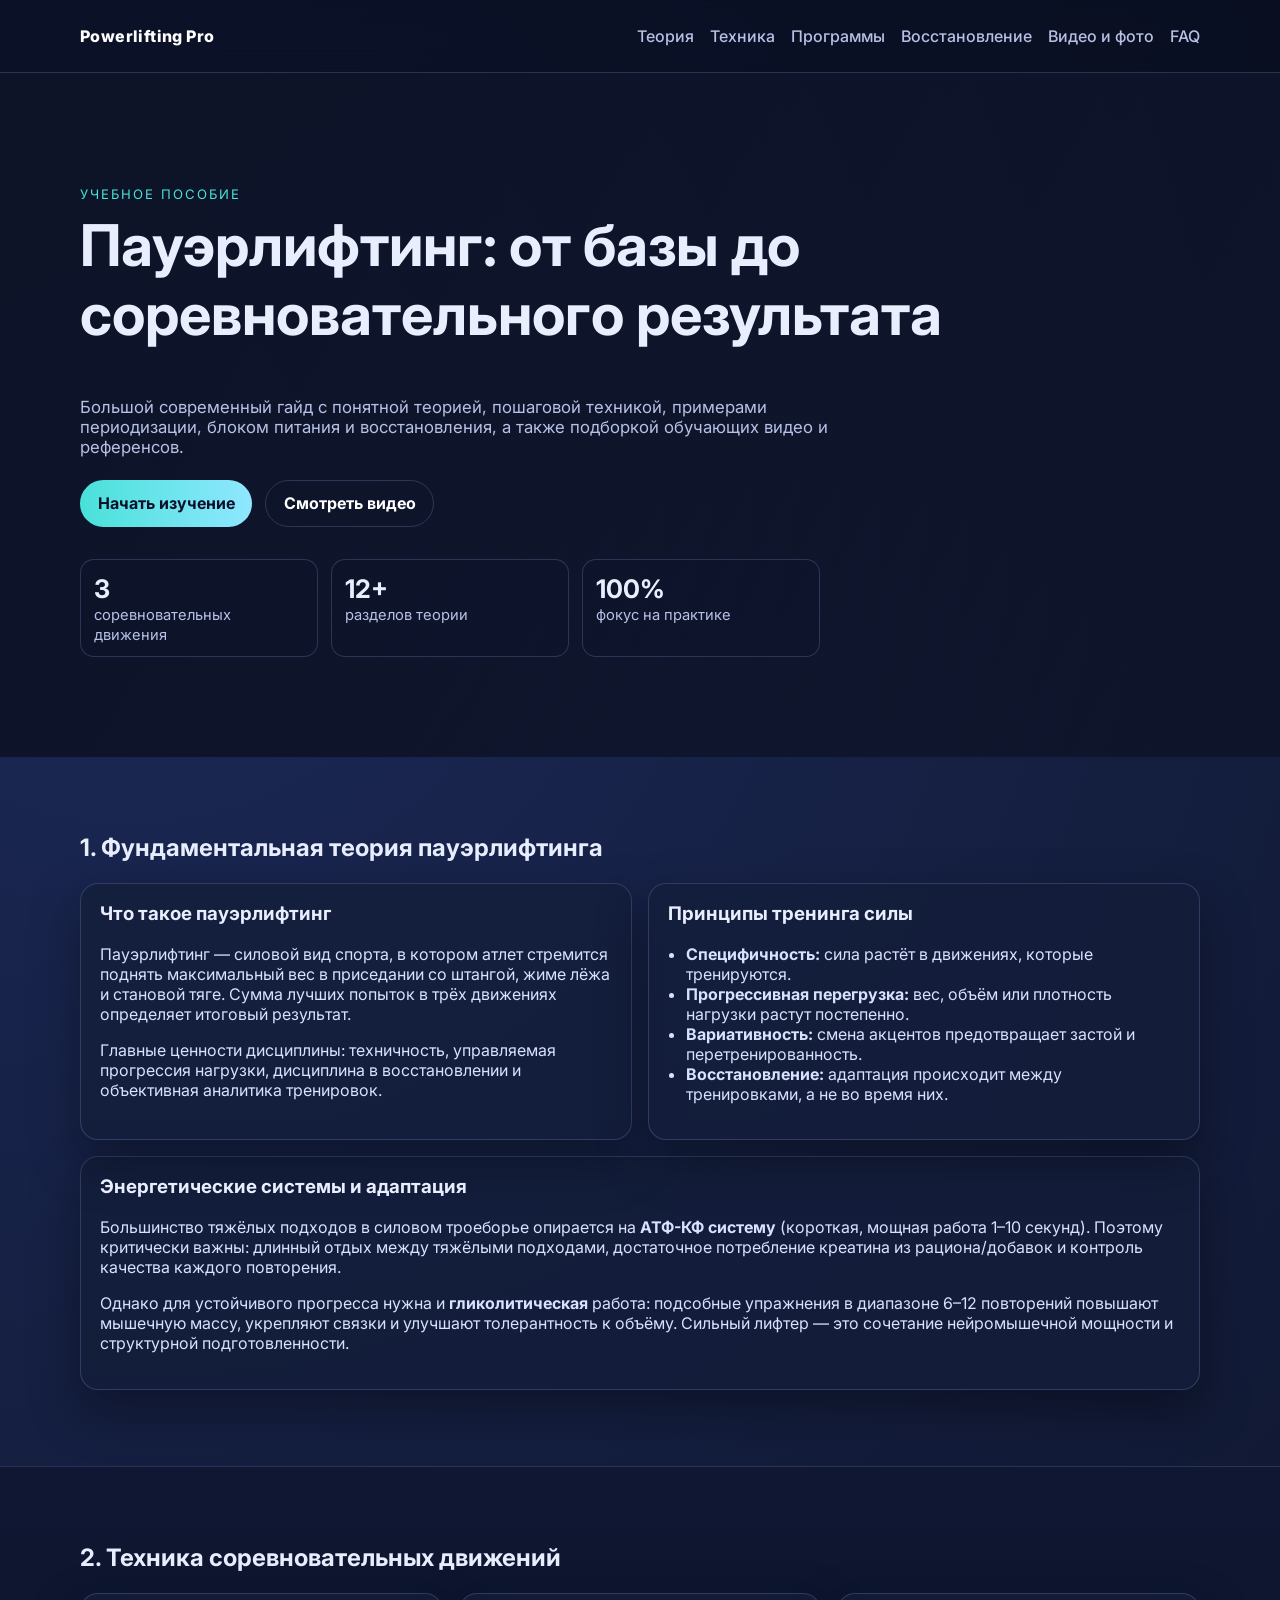
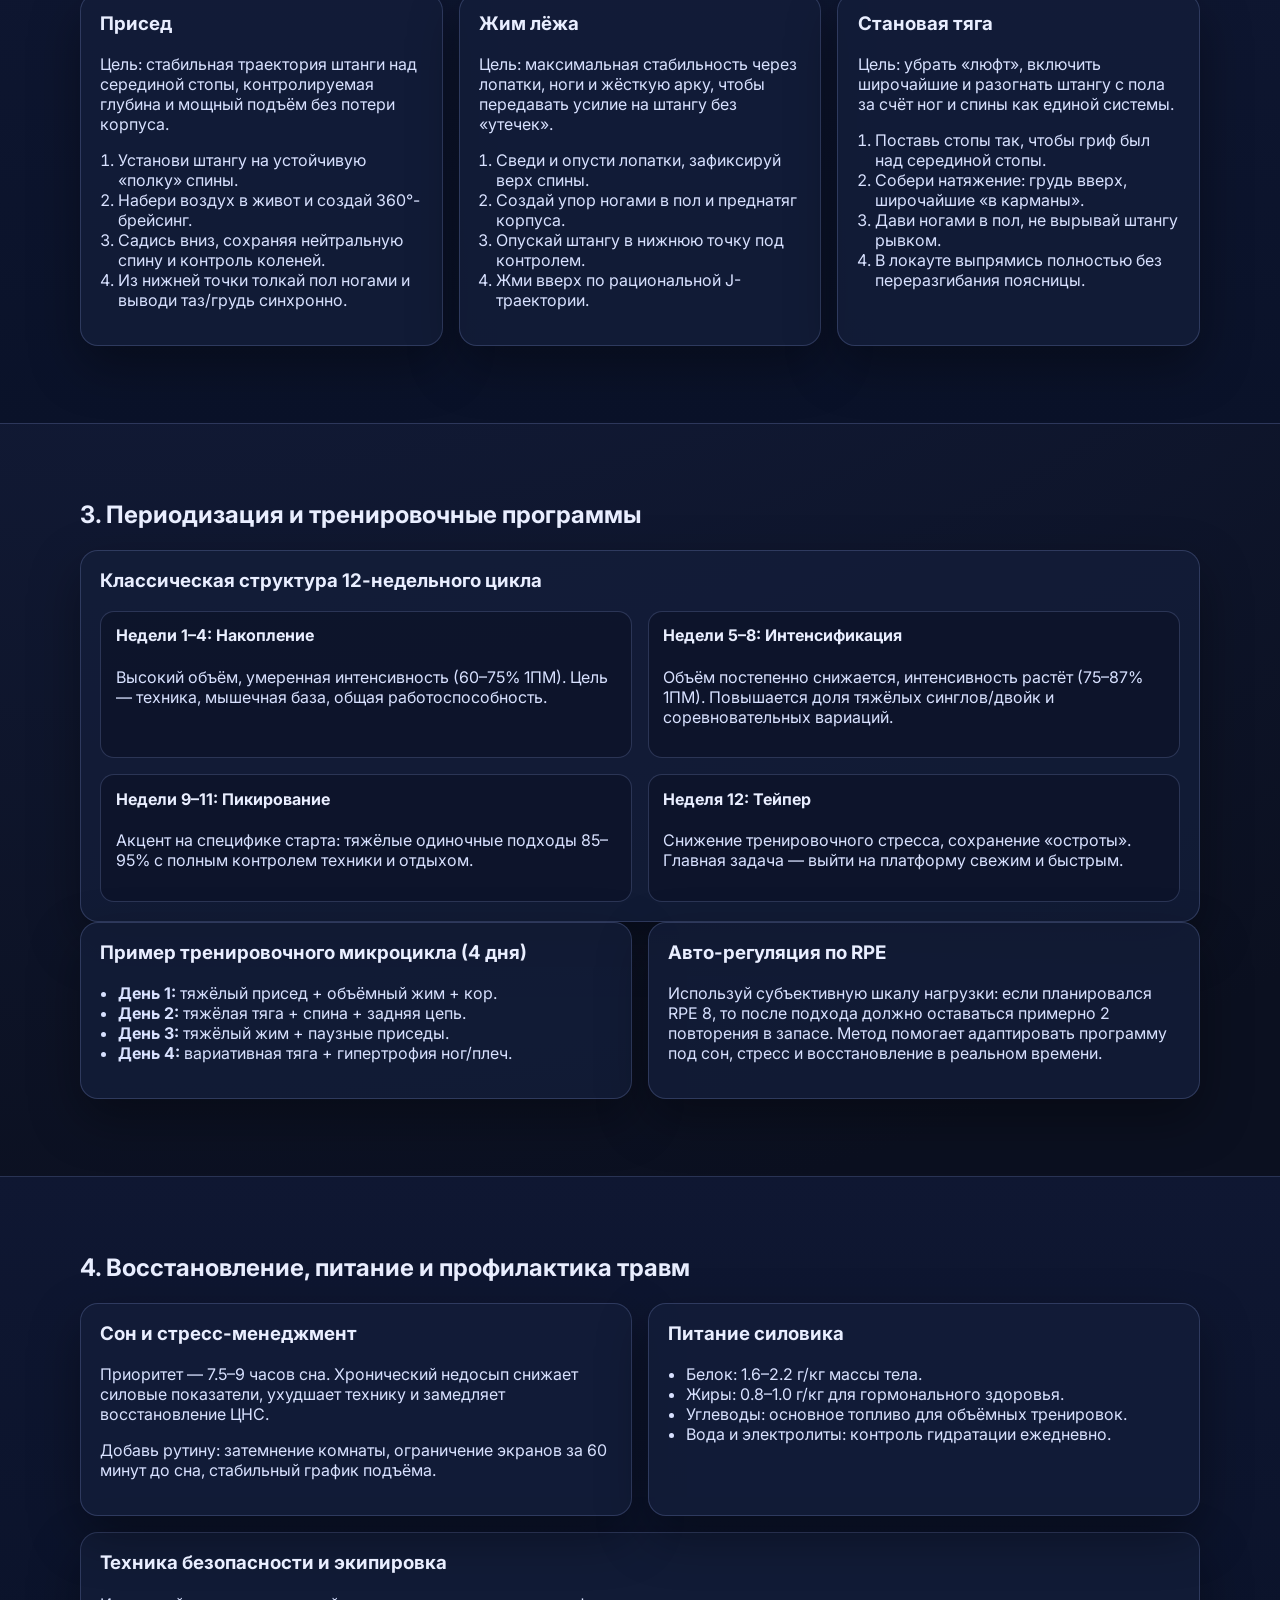
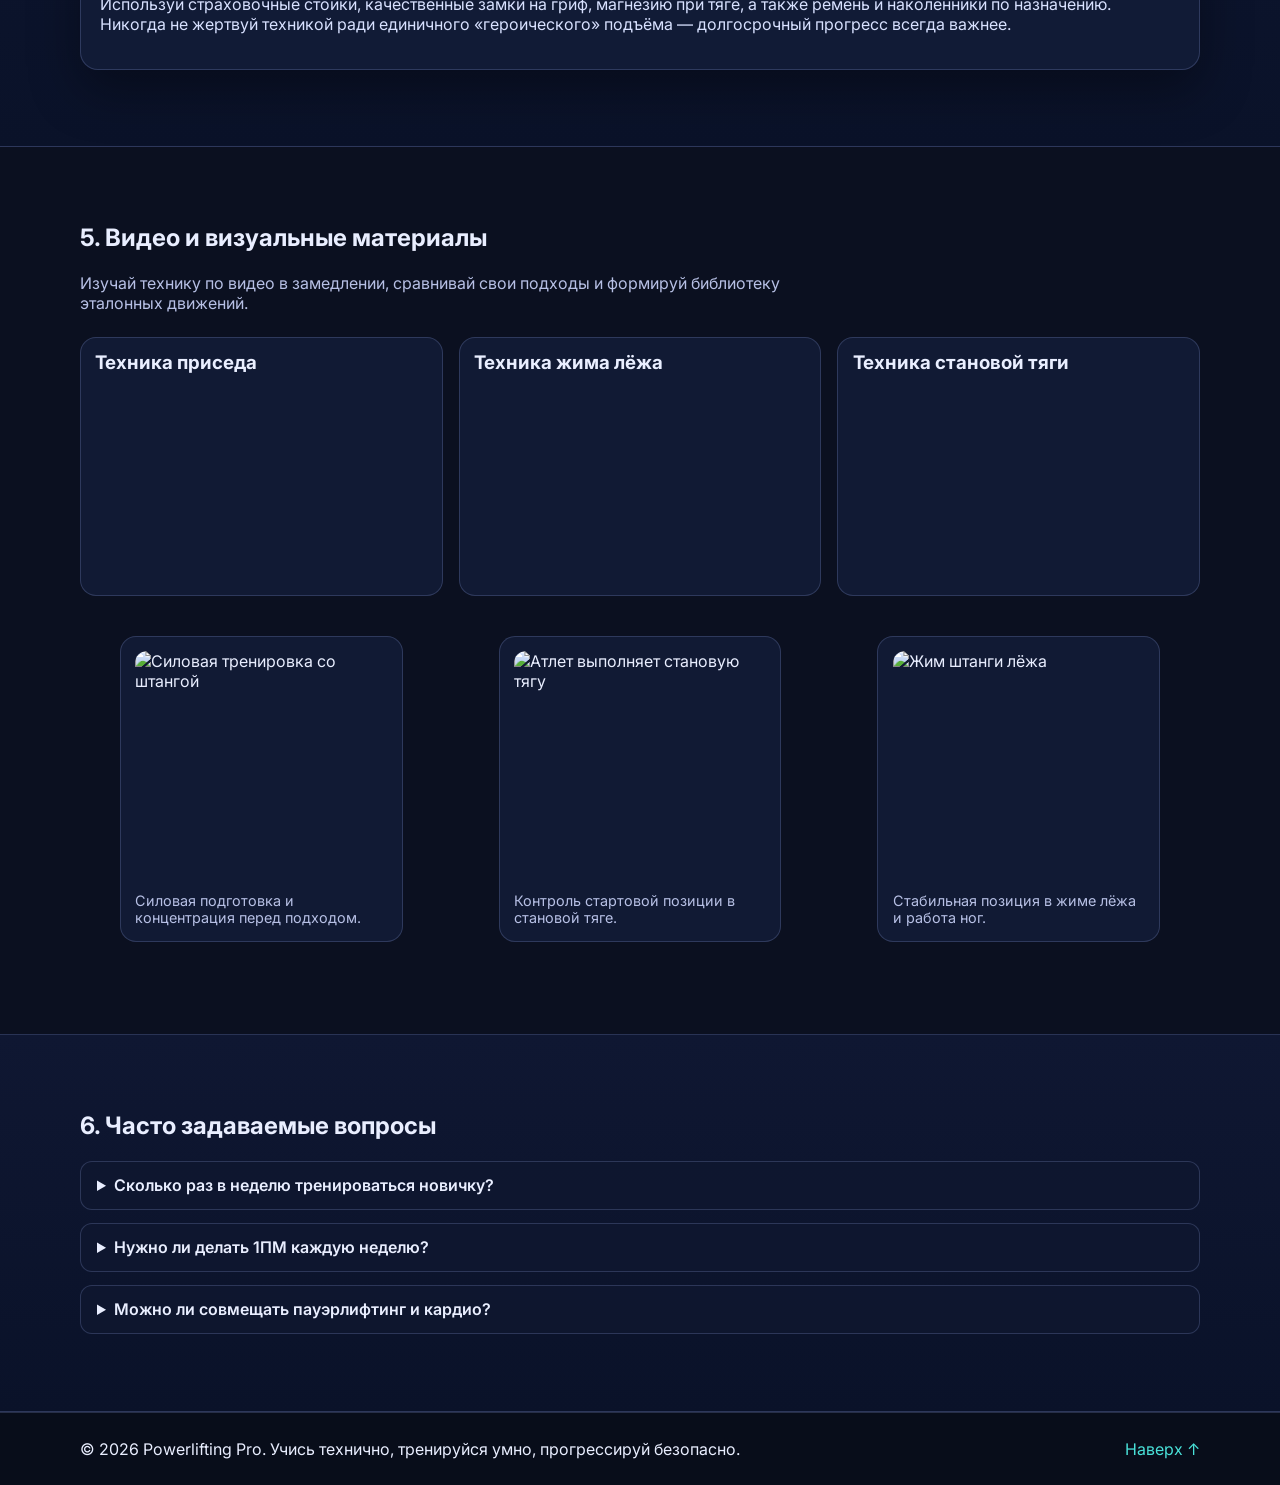
==== index.html @ 944bca6f "Create modern powerlifting educational website" ====
<!doctype html>
<html lang="ru">
  <head>
    <meta charset="UTF-8" />
    <meta name="viewport" content="width=device-width, initial-scale=1.0" />
    <title>Powerlifting Pro — Учебное пособие по пауэрлифтингу</title>
    <meta
      name="description"
      content="Современное интерактивное учебное пособие по пауэрлифтингу: теория, программы, техника, восстановление, видео и иллюстрации."
    />
    <link rel="preconnect" href="https://fonts.googleapis.com" />
    <link rel="preconnect" href="https://fonts.gstatic.com" crossorigin />
    <link
      href="https://fonts.googleapis.com/css2?family=Inter:wght@400;500;600;700;800&display=swap"
      rel="stylesheet"
    />
    <link rel="stylesheet" href="styles.css" />
  </head>
  <body>
    <header class="site-header">
      <div class="container nav-wrap">
        <a class="logo" href="#home">Powerlifting Pro</a>
        <button id="menuToggle" class="menu-toggle" aria-label="Открыть меню">☰</button>
        <nav id="mainNav" class="main-nav">
          <a href="#theory">Теория</a>
          <a href="#technique">Техника</a>
          <a href="#programs">Программы</a>
          <a href="#recovery">Восстановление</a>
          <a href="#media">Видео и фото</a>
          <a href="#faq">FAQ</a>
        </nav>
      </div>
    </header>

    <main id="home">
      <section class="hero">
        <div class="hero-overlay"></div>
        <div class="container hero-content">
          <p class="eyebrow">Учебное пособие</p>
          <h1>Пауэрлифтинг: от базы до соревновательного результата</h1>
          <p class="lead">
            Большой современный гайд с понятной теорией, пошаговой техникой, примерами
            периодизации, блоком питания и восстановления, а также подборкой обучающих
            видео и референсов.
          </p>
          <div class="hero-cta">
            <a class="btn btn-primary" href="#theory">Начать изучение</a>
            <a class="btn btn-ghost" href="#media">Смотреть видео</a>
          </div>
          <ul class="hero-stats">
            <li><strong>3</strong><span>соревновательных движения</span></li>
            <li><strong>12+</strong><span>разделов теории</span></li>
            <li><strong>100%</strong><span>фокус на практике</span></li>
          </ul>
        </div>
      </section>

      <section id="theory" class="section">
        <div class="container">
          <h2>1. Фундаментальная теория пауэрлифтинга</h2>
          <div class="grid two-col">
            <article class="card">
              <h3>Что такое пауэрлифтинг</h3>
              <p>
                Пауэрлифтинг — силовой вид спорта, в котором атлет стремится поднять
                максимальный вес в приседании со штангой, жиме лёжа и становой тяге.
                Сумма лучших попыток в трёх движениях определяет итоговый результат.
              </p>
              <p>
                Главные ценности дисциплины: техничность, управляемая прогрессия нагрузки,
                дисциплина в восстановлении и объективная аналитика тренировок.
              </p>
            </article>
            <article class="card">
              <h3>Принципы тренинга силы</h3>
              <ul>
                <li><strong>Специфичность:</strong> сила растёт в движениях, которые тренируются.</li>
                <li><strong>Прогрессивная перегрузка:</strong> вес, объём или плотность нагрузки растут постепенно.</li>
                <li><strong>Вариативность:</strong> смена акцентов предотвращает застой и перетренированность.</li>
                <li><strong>Восстановление:</strong> адаптация происходит между тренировками, а не во время них.</li>
              </ul>
            </article>
          </div>

          <article class="card full">
            <h3>Энергетические системы и адаптация</h3>
            <p>
              Большинство тяжёлых подходов в силовом троеборье опирается на
              <strong>АТФ-КФ систему</strong> (короткая, мощная работа 1–10 секунд).
              Поэтому критически важны: длинный отдых между тяжёлыми подходами,
              достаточное потребление креатина из рациона/добавок и контроль качества
              каждого повторения.
            </p>
            <p>
              Однако для устойчивого прогресса нужна и <strong>гликолитическая</strong>
              работа: подсобные упражнения в диапазоне 6–12 повторений повышают мышечную
              массу, укрепляют связки и улучшают толерантность к объёму. Сильный лифтер —
              это сочетание нейромышечной мощности и структурной подготовленности.
            </p>
          </article>
        </div>
      </section>

      <section id="technique" class="section section-dark">
        <div class="container">
          <h2>2. Техника соревновательных движений</h2>
          <div class="grid three-col">
            <article class="card lift-card">
              <h3>Присед</h3>
              <p>
                Цель: стабильная траектория штанги над серединой стопы, контролируемая
                глубина и мощный подъём без потери корпуса.
              </p>
              <ol>
                <li>Установи штангу на устойчивую «полку» спины.</li>
                <li>Набери воздух в живот и создай 360°-брейсинг.</li>
                <li>Садись вниз, сохраняя нейтральную спину и контроль коленей.</li>
                <li>Из нижней точки толкай пол ногами и выводи таз/грудь синхронно.</li>
              </ol>
            </article>
            <article class="card lift-card">
              <h3>Жим лёжа</h3>
              <p>
                Цель: максимальная стабильность через лопатки, ноги и жёсткую арку, чтобы
                передавать усилие на штангу без «утечек».
              </p>
              <ol>
                <li>Сведи и опусти лопатки, зафиксируй верх спины.</li>
                <li>Создай упор ногами в пол и преднатяг корпуса.</li>
                <li>Опускай штангу в нижнюю точку под контролем.</li>
                <li>Жми вверх по рациональной J-траектории.</li>
              </ol>
            </article>
            <article class="card lift-card">
              <h3>Становая тяга</h3>
              <p>
                Цель: убрать «люфт», включить широчайшие и разогнать штангу с пола за счёт
                ног и спины как единой системы.
              </p>
              <ol>
                <li>Поставь стопы так, чтобы гриф был над серединой стопы.</li>
                <li>Собери натяжение: грудь вверх, широчайшие «в карманы».</li>
                <li>Дави ногами в пол, не вырывай штангу рывком.</li>
                <li>В локауте выпрямись полностью без переразгибания поясницы.</li>
              </ol>
            </article>
          </div>
        </div>
      </section>

      <section id="programs" class="section">
        <div class="container">
          <h2>3. Периодизация и тренировочные программы</h2>
          <article class="card full">
            <h3>Классическая структура 12-недельного цикла</h3>
            <div class="timeline">
              <div>
                <h4>Недели 1–4: Накопление</h4>
                <p>
                  Высокий объём, умеренная интенсивность (60–75% 1ПМ). Цель — техника,
                  мышечная база, общая работоспособность.
                </p>
              </div>
              <div>
                <h4>Недели 5–8: Интенсификация</h4>
                <p>
                  Объём постепенно снижается, интенсивность растёт (75–87% 1ПМ).
                  Повышается доля тяжёлых синглов/двойк и соревновательных вариаций.
                </p>
              </div>
              <div>
                <h4>Недели 9–11: Пикирование</h4>
                <p>
                  Акцент на специфике старта: тяжёлые одиночные подходы 85–95% с полным
                  контролем техники и отдыхом.
                </p>
              </div>
              <div>
                <h4>Неделя 12: Тейпер</h4>
                <p>
                  Снижение тренировочного стресса, сохранение «остроты». Главная задача —
                  выйти на платформу свежим и быстрым.
                </p>
              </div>
            </div>
          </article>

          <div class="grid two-col">
            <article class="card">
              <h3>Пример тренировочного микроцикла (4 дня)</h3>
              <ul>
                <li><strong>День 1:</strong> тяжёлый присед + объёмный жим + кор.</li>
                <li><strong>День 2:</strong> тяжёлая тяга + спина + задняя цепь.</li>
                <li><strong>День 3:</strong> тяжёлый жим + паузные приседы.</li>
                <li><strong>День 4:</strong> вариативная тяга + гипертрофия ног/плеч.</li>
              </ul>
            </article>
            <article class="card">
              <h3>Авто-регуляция по RPE</h3>
              <p>
                Используй субъективную шкалу нагрузки: если планировался RPE 8, то после
                подхода должно оставаться примерно 2 повторения в запасе. Метод помогает
                адаптировать программу под сон, стресс и восстановление в реальном времени.
              </p>
            </article>
          </div>
        </div>
      </section>

      <section id="recovery" class="section section-dark">
        <div class="container">
          <h2>4. Восстановление, питание и профилактика травм</h2>
          <div class="grid two-col">
            <article class="card">
              <h3>Сон и стресс-менеджмент</h3>
              <p>
                Приоритет — 7.5–9 часов сна. Хронический недосып снижает силовые показатели,
                ухудшает технику и замедляет восстановление ЦНС.
              </p>
              <p>
                Добавь рутину: затемнение комнаты, ограничение экранов за 60 минут до сна,
                стабильный график подъёма.
              </p>
            </article>
            <article class="card">
              <h3>Питание силовика</h3>
              <ul>
                <li>Белок: 1.6–2.2 г/кг массы тела.</li>
                <li>Жиры: 0.8–1.0 г/кг для гормонального здоровья.</li>
                <li>Углеводы: основное топливо для объёмных тренировок.</li>
                <li>Вода и электролиты: контроль гидратации ежедневно.</li>
              </ul>
            </article>
          </div>

          <article class="card full">
            <h3>Техника безопасности и экипировка</h3>
            <p>
              Используй страховочные стойки, качественные замки на гриф, магнезию при тяге,
              а также ремень и наколенники по назначению. Никогда не жертвуй техникой ради
              единичного «героического» подъёма — долгосрочный прогресс всегда важнее.
            </p>
          </article>
        </div>
      </section>

      <section id="media" class="section">
        <div class="container">
          <h2>5. Видео и визуальные материалы</h2>
          <p class="section-intro">
            Изучай технику по видео в замедлении, сравнивай свои подходы и формируй
            библиотеку эталонных движений.
          </p>

          <div class="video-grid">
            <article class="video-card">
              <h3>Техника приседа</h3>
              <div class="video-wrapper">
                <iframe
                  src="https://www.youtube.com/embed/aclHkVaku9U"
                  title="Техника приседа"
                  allow="accelerometer; autoplay; clipboard-write; encrypted-media; gyroscope; picture-in-picture"
                  allowfullscreen
                ></iframe>
              </div>
            </article>
            <article class="video-card">
              <h3>Техника жима лёжа</h3>
              <div class="video-wrapper">
                <iframe
                  src="https://www.youtube.com/embed/rT7DgCr-3pg"
                  title="Техника жима"
                  allow="accelerometer; autoplay; clipboard-write; encrypted-media; gyroscope; picture-in-picture"
                  allowfullscreen
                ></iframe>
              </div>
            </article>
            <article class="video-card">
              <h3>Техника становой тяги</h3>
              <div class="video-wrapper">
                <iframe
                  src="https://www.youtube.com/embed/p2OPUi4xGrM"
                  title="Техника становой"
                  allow="accelerometer; autoplay; clipboard-write; encrypted-media; gyroscope; picture-in-picture"
                  allowfullscreen
                ></iframe>
              </div>
            </article>
          </div>

          <div class="image-grid">
            <figure class="image-card">
              <img
                src="https://images.unsplash.com/photo-1517836357463-d25dfeac3438?auto=format&fit=crop&w=1200&q=80"
                alt="Силовая тренировка со штангой"
              />
              <figcaption>Силовая подготовка и концентрация перед подходом.</figcaption>
            </figure>
            <figure class="image-card">
              <img
                src="https://images.unsplash.com/photo-1534258936925-c58bed479fcb?auto=format&fit=crop&w=1200&q=80"
                alt="Атлет выполняет становую тягу"
              />
              <figcaption>Контроль стартовой позиции в становой тяге.</figcaption>
            </figure>
            <figure class="image-card">
              <img
                src="https://images.unsplash.com/photo-1579758629938-03607ccdbaba?auto=format&fit=crop&w=1200&q=80"
                alt="Жим штанги лёжа"
              />
              <figcaption>Стабильная позиция в жиме лёжа и работа ног.</figcaption>
            </figure>
          </div>
        </div>
      </section>

      <section id="faq" class="section section-dark">
        <div class="container">
          <h2>6. Часто задаваемые вопросы</h2>
          <div class="faq-list">
            <details class="faq-item">
              <summary>Сколько раз в неделю тренироваться новичку?</summary>
              <p>
                Оптимально 3–4 тренировки с акцентом на технику, умеренный объём и
                постепенный рост рабочих весов.
              </p>
            </details>
            <details class="faq-item">
              <summary>Нужно ли делать 1ПМ каждую неделю?</summary>
              <p>
                Нет. Регулярные максимумы повышают утомление. Чаще используют тяжёлые
                синглы 85–92%, а тест 1ПМ проводят точечно в рамках цикла.
              </p>
            </details>
            <details class="faq-item">
              <summary>Можно ли совмещать пауэрлифтинг и кардио?</summary>
              <p>
                Да, в разумном объёме. Низкоинтенсивное кардио 2–3 раза в неделю улучшает
                восстановление и общую выносливость.
              </p>
            </details>
          </div>
        </div>
      </section>
    </main>

    <footer class="site-footer">
      <div class="container footer-wrap">
        <p>© 2026 Powerlifting Pro. Учись технично, тренируйся умно, прогрессируй безопасно.</p>
        <a href="#home">Наверх ↑</a>
      </div>
    </footer>

    <script src="script.js"></script>
  </body>
</html>
---- styles.css ----
:root {
  --bg: #0b1020;
  --bg-soft: #121a32;
  --text: #e9eeff;
  --muted: #b7c0e5;
  --brand: #7c9cff;
  --brand-2: #49e1d9;
  --card: rgba(20, 30, 58, 0.78);
  --line: rgba(165, 184, 255, 0.2);
  --shadow: 0 20px 50px rgba(0, 0, 0, 0.35);
}

* {
  box-sizing: border-box;
}

html,
body {
  margin: 0;
  padding: 0;
  font-family: Inter, system-ui, -apple-system, Segoe UI, Roboto, sans-serif;
  color: var(--text);
  background: radial-gradient(circle at 10% 10%, #1b2957 0%, var(--bg) 55%);
  scroll-behavior: smooth;
}

img {
  max-width: 100%;
  display: block;
}

.container {
  width: min(1120px, 92vw);
  margin: 0 auto;
}

.site-header {
  position: sticky;
  top: 0;
  z-index: 100;
  backdrop-filter: blur(12px);
  background: rgba(7, 11, 24, 0.7);
  border-bottom: 1px solid var(--line);
}

.nav-wrap {
  display: flex;
  align-items: center;
  justify-content: space-between;
  min-height: 72px;
  gap: 1rem;
}

.logo {
  text-decoration: none;
  color: #fff;
  font-weight: 800;
  letter-spacing: 0.4px;
}

.main-nav {
  display: flex;
  align-items: center;
  gap: 1rem;
}

.main-nav a {
  color: var(--muted);
  text-decoration: none;
  font-weight: 500;
  transition: color 0.2s ease;
}

.main-nav a:hover {
  color: #fff;
}

.menu-toggle {
  display: none;
  background: transparent;
  color: #fff;
  border: 1px solid var(--line);
  border-radius: 10px;
  padding: 0.4rem 0.6rem;
}

.hero {
  position: relative;
  min-height: 76vh;
  display: grid;
  align-items: center;
  overflow: hidden;
}

.hero::before {
  content: "";
  position: absolute;
  inset: 0;
  background: url("https://images.unsplash.com/photo-1534367507873-d2d7e24c797f?auto=format&fit=crop&w=1800&q=80") center/cover no-repeat;
  opacity: 0.26;
  transform: scale(1.04);
}

.hero-overlay {
  position: absolute;
  inset: 0;
  background: linear-gradient(120deg, rgba(11, 16, 32, 0.84) 15%, rgba(11, 16, 32, 0.6) 100%);
}

.hero-content {
  position: relative;
  z-index: 1;
  padding: 4rem 0;
}

.eyebrow {
  color: var(--brand-2);
  text-transform: uppercase;
  letter-spacing: 2px;
  font-size: 0.82rem;
  margin-bottom: 0.6rem;
}

h1,
h2,
h3,
h4 {
  margin-top: 0;
  line-height: 1.2;
}

h1 {
  font-size: clamp(2rem, 5vw, 3.6rem);
  max-width: 960px;
}

.lead {
  max-width: 760px;
  color: var(--muted);
  font-size: 1.05rem;
}

.hero-cta {
  display: flex;
  flex-wrap: wrap;
  gap: 0.8rem;
  margin: 1.4rem 0 2rem;
}

.btn {
  display: inline-flex;
  align-items: center;
  justify-content: center;
  padding: 0.78rem 1.1rem;
  border-radius: 999px;
  text-decoration: none;
  font-weight: 700;
}

.btn-primary {
  color: #09112a;
  background: linear-gradient(90deg, var(--brand-2), #8fe7ff);
}

.btn-ghost {
  color: #fff;
  border: 1px solid var(--line);
}

.hero-stats {
  list-style: none;
  margin: 0;
  padding: 0;
  display: grid;
  grid-template-columns: repeat(3, minmax(0, 1fr));
  gap: 0.8rem;
  max-width: 740px;
}

.hero-stats li {
  background: rgba(14, 21, 43, 0.75);
  border: 1px solid var(--line);
  border-radius: 14px;
  padding: 0.8rem;
}

.hero-stats strong {
  display: block;
  font-size: 1.6rem;
}

.hero-stats span {
  color: var(--muted);
  font-size: 0.92rem;
}

.section {
  padding: 4.8rem 0;
}

.section-dark {
  background: linear-gradient(180deg, #0f1732 0%, #0a1229 100%);
  border-top: 1px solid var(--line);
  border-bottom: 1px solid var(--line);
}

.section-intro {
  color: var(--muted);
  max-width: 780px;
  margin-bottom: 1.2rem;
}

.grid {
  display: grid;
  gap: 1rem;
}

.two-col {
  grid-template-columns: repeat(2, minmax(0, 1fr));
}

.three-col {
  grid-template-columns: repeat(3, minmax(0, 1fr));
}

.card {
  background: var(--card);
  border: 1px solid var(--line);
  border-radius: 18px;
  padding: 1.2rem;
  box-shadow: var(--shadow);
}

.card p,
.card li {
  color: #d8e1ff;
}

.card ul,
.card ol {
  padding-left: 1.1rem;
}

.full {
  margin-top: 1rem;
}

.timeline {
  display: grid;
  grid-template-columns: repeat(2, minmax(0, 1fr));
  gap: 1rem;
}

.timeline > div {
  border: 1px solid var(--line);
  border-radius: 14px;
  padding: 0.9rem;
  background: rgba(12, 19, 40, 0.75);
}

.video-grid {
  display: grid;
  grid-template-columns: repeat(3, minmax(0, 1fr));
  gap: 1rem;
  margin: 1.5rem 0;
}

.video-card,
.image-card {
  background: var(--card);
  border: 1px solid var(--line);
  border-radius: 16px;
  padding: 0.9rem;
}

.video-wrapper {
  aspect-ratio: 16/9;
  border-radius: 12px;
  overflow: hidden;
}

.video-wrapper iframe {
  width: 100%;
  height: 100%;
  border: 0;
}

.image-grid {
  display: grid;
  grid-template-columns: repeat(3, minmax(0, 1fr));
  gap: 1rem;
}

.image-card img {
  width: 100%;
  height: 230px;
  object-fit: cover;
  border-radius: 12px;
}

.image-card figcaption {
  margin-top: 0.7rem;
  color: var(--muted);
  font-size: 0.9rem;
}

.faq-list {
  display: grid;
  gap: 0.8rem;
}

.faq-item {
  border: 1px solid var(--line);
  border-radius: 12px;
  padding: 0.85rem 1rem;
  background: rgba(15, 24, 48, 0.82);
}

.faq-item summary {
  font-weight: 600;
  cursor: pointer;
}

.faq-item p {
  color: var(--muted);
}

.site-footer {
  border-top: 1px solid var(--line);
  background: #080d1a;
}

.footer-wrap {
  min-height: 72px;
  display: flex;
  align-items: center;
  justify-content: space-between;
  gap: 0.8rem;
}

.footer-wrap a {
  color: var(--brand-2);
  text-decoration: none;
}

@media (max-width: 980px) {
  .three-col,
  .video-grid,
  .image-grid {
    grid-template-columns: 1fr 1fr;
  }
}

@media (max-width: 780px) {
  .menu-toggle {
    display: inline-flex;
  }

  .main-nav {
    position: absolute;
    top: 72px;
    left: 0;
    right: 0;
    background: rgba(8, 12, 25, 0.97);
    border-bottom: 1px solid var(--line);
    display: none;
    flex-direction: column;
    align-items: flex-start;
    padding: 1rem 4vw;
  }

  .main-nav.open {
    display: flex;
  }

  .two-col,
  .three-col,
  .timeline,
  .hero-stats,
  .video-grid,
  .image-grid {
    grid-template-columns: 1fr;
  }

  .section {
    padding: 3.8rem 0;
  }
}
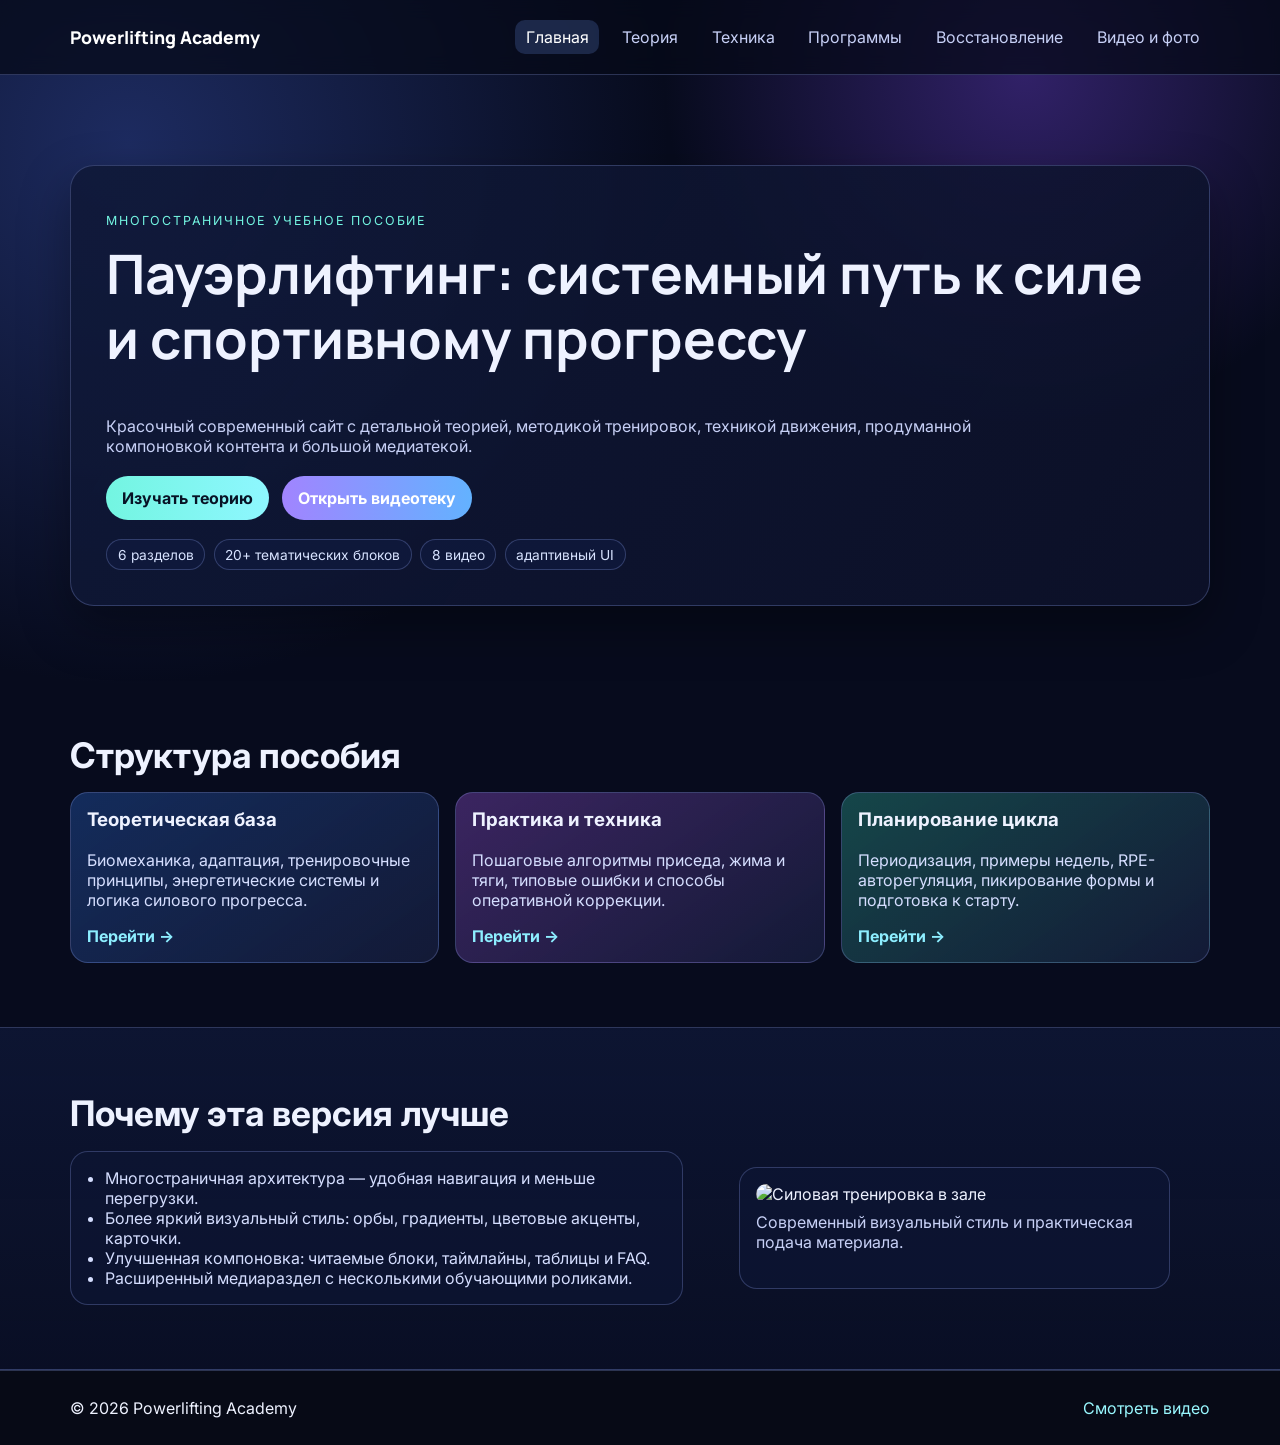
==== commit afe111d2: "Transform site into colorful multi-page powerlifting guide" ====
--- a/index.html
+++ b/index.html
@@ -3,342 +3,86 @@
   <head>
     <meta charset="UTF-8" />
     <meta name="viewport" content="width=device-width, initial-scale=1.0" />
-    <title>Powerlifting Pro — Учебное пособие по пауэрлифтингу</title>
-    <meta
-      name="description"
-      content="Современное интерактивное учебное пособие по пауэрлифтингу: теория, программы, техника, восстановление, видео и иллюстрации."
-    />
+    <title>Powerlifting Academy — Главная</title>
+    <meta name="description" content="Многостраничное учебное пособие по пауэрлифтингу: теория, техника, программы, восстановление и медиатека." />
     <link rel="preconnect" href="https://fonts.googleapis.com" />
     <link rel="preconnect" href="https://fonts.gstatic.com" crossorigin />
-    <link
-      href="https://fonts.googleapis.com/css2?family=Inter:wght@400;500;600;700;800&display=swap"
-      rel="stylesheet"
-    />
+    <link href="https://fonts.googleapis.com/css2?family=Inter:wght@400;500;600;700;800&family=Manrope:wght@700;800&display=swap" rel="stylesheet" />
     <link rel="stylesheet" href="styles.css" />
   </head>
   <body>
+    <div class="bg-orb orb-1"></div>
+    <div class="bg-orb orb-2"></div>
     <header class="site-header">
       <div class="container nav-wrap">
-        <a class="logo" href="#home">Powerlifting Pro</a>
+        <a class="logo" href="index.html">Powerlifting Academy</a>
         <button id="menuToggle" class="menu-toggle" aria-label="Открыть меню">☰</button>
         <nav id="mainNav" class="main-nav">
-          <a href="#theory">Теория</a>
-          <a href="#technique">Техника</a>
-          <a href="#programs">Программы</a>
-          <a href="#recovery">Восстановление</a>
-          <a href="#media">Видео и фото</a>
-          <a href="#faq">FAQ</a>
+          <a class="active" href="index.html">Главная</a>
+          <a href="theory.html">Теория</a>
+          <a href="technique.html">Техника</a>
+          <a href="programs.html">Программы</a>
+          <a href="recovery.html">Восстановление</a>
+          <a href="media.html">Видео и фото</a>
         </nav>
       </div>
     </header>
 
-    <main id="home">
+    <main>
       <section class="hero">
-        <div class="hero-overlay"></div>
         <div class="container hero-content">
-          <p class="eyebrow">Учебное пособие</p>
-          <h1>Пауэрлифтинг: от базы до соревновательного результата</h1>
-          <p class="lead">
-            Большой современный гайд с понятной теорией, пошаговой техникой, примерами
-            периодизации, блоком питания и восстановления, а также подборкой обучающих
-            видео и референсов.
-          </p>
+          <p class="eyebrow">Многостраничное учебное пособие</p>
+          <h1>Пауэрлифтинг: системный путь к силе и спортивному прогрессу</h1>
+          <p class="lead">Красочный современный сайт с детальной теорией, методикой тренировок, техникой движения, продуманной компоновкой контента и большой медиатекой.</p>
           <div class="hero-cta">
-            <a class="btn btn-primary" href="#theory">Начать изучение</a>
-            <a class="btn btn-ghost" href="#media">Смотреть видео</a>
+            <a class="btn btn-primary" href="theory.html">Изучать теорию</a>
+            <a class="btn btn-secondary" href="media.html">Открыть видеотеку</a>
           </div>
-          <ul class="hero-stats">
-            <li><strong>3</strong><span>соревновательных движения</span></li>
-            <li><strong>12+</strong><span>разделов теории</span></li>
-            <li><strong>100%</strong><span>фокус на практике</span></li>
-          </ul>
+          <div class="pill-row">
+            <span>6 разделов</span><span>20+ тематических блоков</span><span>8 видео</span><span>адаптивный UI</span>
+          </div>
         </div>
       </section>
 
-      <section id="theory" class="section">
+      <section class="section">
         <div class="container">
-          <h2>1. Фундаментальная теория пауэрлифтинга</h2>
-          <div class="grid two-col">
-            <article class="card">
-              <h3>Что такое пауэрлифтинг</h3>
-              <p>
-                Пауэрлифтинг — силовой вид спорта, в котором атлет стремится поднять
-                максимальный вес в приседании со штангой, жиме лёжа и становой тяге.
-                Сумма лучших попыток в трёх движениях определяет итоговый результат.
-              </p>
-              <p>
-                Главные ценности дисциплины: техничность, управляемая прогрессия нагрузки,
-                дисциплина в восстановлении и объективная аналитика тренировок.
-              </p>
+          <h2>Структура пособия</h2>
+          <div class="grid cards-3">
+            <article class="card gradient-a">
+              <h3>Теоретическая база</h3>
+              <p>Биомеханика, адаптация, тренировочные принципы, энергетические системы и логика силового прогресса.</p>
+              <a class="text-link" href="theory.html">Перейти →</a>
             </article>
-            <article class="card">
-              <h3>Принципы тренинга силы</h3>
-              <ul>
-                <li><strong>Специфичность:</strong> сила растёт в движениях, которые тренируются.</li>
-                <li><strong>Прогрессивная перегрузка:</strong> вес, объём или плотность нагрузки растут постепенно.</li>
-                <li><strong>Вариативность:</strong> смена акцентов предотвращает застой и перетренированность.</li>
-                <li><strong>Восстановление:</strong> адаптация происходит между тренировками, а не во время них.</li>
-              </ul>
+            <article class="card gradient-b">
+              <h3>Практика и техника</h3>
+              <p>Пошаговые алгоритмы приседа, жима и тяги, типовые ошибки и способы оперативной коррекции.</p>
+              <a class="text-link" href="technique.html">Перейти →</a>
             </article>
-          </div>
-
-          <article class="card full">
-            <h3>Энергетические системы и адаптация</h3>
-            <p>
-              Большинство тяжёлых подходов в силовом троеборье опирается на
-              <strong>АТФ-КФ систему</strong> (короткая, мощная работа 1–10 секунд).
-              Поэтому критически важны: длинный отдых между тяжёлыми подходами,
-              достаточное потребление креатина из рациона/добавок и контроль качества
-              каждого повторения.
-            </p>
-            <p>
-              Однако для устойчивого прогресса нужна и <strong>гликолитическая</strong>
-              работа: подсобные упражнения в диапазоне 6–12 повторений повышают мышечную
-              массу, укрепляют связки и улучшают толерантность к объёму. Сильный лифтер —
-              это сочетание нейромышечной мощности и структурной подготовленности.
-            </p>
-          </article>
-        </div>
-      </section>
-
-      <section id="technique" class="section section-dark">
-        <div class="container">
-          <h2>2. Техника соревновательных движений</h2>
-          <div class="grid three-col">
-            <article class="card lift-card">
-              <h3>Присед</h3>
-              <p>
-                Цель: стабильная траектория штанги над серединой стопы, контролируемая
-                глубина и мощный подъём без потери корпуса.
-              </p>
-              <ol>
-                <li>Установи штангу на устойчивую «полку» спины.</li>
-                <li>Набери воздух в живот и создай 360°-брейсинг.</li>
-                <li>Садись вниз, сохраняя нейтральную спину и контроль коленей.</li>
-                <li>Из нижней точки толкай пол ногами и выводи таз/грудь синхронно.</li>
-              </ol>
-            </article>
-            <article class="card lift-card">
-              <h3>Жим лёжа</h3>
-              <p>
-                Цель: максимальная стабильность через лопатки, ноги и жёсткую арку, чтобы
-                передавать усилие на штангу без «утечек».
-              </p>
-              <ol>
-                <li>Сведи и опусти лопатки, зафиксируй верх спины.</li>
-                <li>Создай упор ногами в пол и преднатяг корпуса.</li>
-                <li>Опускай штангу в нижнюю точку под контролем.</li>
-                <li>Жми вверх по рациональной J-траектории.</li>
-              </ol>
-            </article>
-            <article class="card lift-card">
-              <h3>Становая тяга</h3>
-              <p>
-                Цель: убрать «люфт», включить широчайшие и разогнать штангу с пола за счёт
-                ног и спины как единой системы.
-              </p>
-              <ol>
-                <li>Поставь стопы так, чтобы гриф был над серединой стопы.</li>
-                <li>Собери натяжение: грудь вверх, широчайшие «в карманы».</li>
-                <li>Дави ногами в пол, не вырывай штангу рывком.</li>
-                <li>В локауте выпрямись полностью без переразгибания поясницы.</li>
-              </ol>
+            <article class="card gradient-c">
+              <h3>Планирование цикла</h3>
+              <p>Периодизация, примеры недель, RPE-авторегуляция, пикирование формы и подготовка к старту.</p>
+              <a class="text-link" href="programs.html">Перейти →</a>
             </article>
           </div>
         </div>
       </section>
 
-      <section id="programs" class="section">
+      <section class="section section-soft">
         <div class="container">
-          <h2>3. Периодизация и тренировочные программы</h2>
-          <article class="card full">
-            <h3>Классическая структура 12-недельного цикла</h3>
-            <div class="timeline">
-              <div>
-                <h4>Недели 1–4: Накопление</h4>
-                <p>
-                  Высокий объём, умеренная интенсивность (60–75% 1ПМ). Цель — техника,
-                  мышечная база, общая работоспособность.
-                </p>
-              </div>
-              <div>
-                <h4>Недели 5–8: Интенсификация</h4>
-                <p>
-                  Объём постепенно снижается, интенсивность растёт (75–87% 1ПМ).
-                  Повышается доля тяжёлых синглов/двойк и соревновательных вариаций.
-                </p>
-              </div>
-              <div>
-                <h4>Недели 9–11: Пикирование</h4>
-                <p>
-                  Акцент на специфике старта: тяжёлые одиночные подходы 85–95% с полным
-                  контролем техники и отдыхом.
-                </p>
-              </div>
-              <div>
-                <h4>Неделя 12: Тейпер</h4>
-                <p>
-                  Снижение тренировочного стресса, сохранение «остроты». Главная задача —
-                  выйти на платформу свежим и быстрым.
-                </p>
-              </div>
+          <h2>Почему эта версия лучше</h2>
+          <div class="split">
+            <div class="card">
+              <ul>
+                <li>Многостраничная архитектура — удобная навигация и меньше перегрузки.</li>
+                <li>Более яркий визуальный стиль: орбы, градиенты, цветовые акценты, карточки.</li>
+                <li>Улучшенная компоновка: читаемые блоки, таймлайны, таблицы и FAQ.</li>
+                <li>Расширенный медиараздел с несколькими обучающими роликами.</li>
+              </ul>
             </div>
-          </article>
-
-          <div class="grid two-col">
-            <article class="card">
-              <h3>Пример тренировочного микроцикла (4 дня)</h3>
-              <ul>
-                <li><strong>День 1:</strong> тяжёлый присед + объёмный жим + кор.</li>
-                <li><strong>День 2:</strong> тяжёлая тяга + спина + задняя цепь.</li>
-                <li><strong>День 3:</strong> тяжёлый жим + паузные приседы.</li>
-                <li><strong>День 4:</strong> вариативная тяга + гипертрофия ног/плеч.</li>
-              </ul>
-            </article>
-            <article class="card">
-              <h3>Авто-регуляция по RPE</h3>
-              <p>
-                Используй субъективную шкалу нагрузки: если планировался RPE 8, то после
-                подхода должно оставаться примерно 2 повторения в запасе. Метод помогает
-                адаптировать программу под сон, стресс и восстановление в реальном времени.
-              </p>
-            </article>
-          </div>
-        </div>
-      </section>
-
-      <section id="recovery" class="section section-dark">
-        <div class="container">
-          <h2>4. Восстановление, питание и профилактика травм</h2>
-          <div class="grid two-col">
-            <article class="card">
-              <h3>Сон и стресс-менеджмент</h3>
-              <p>
-                Приоритет — 7.5–9 часов сна. Хронический недосып снижает силовые показатели,
-                ухудшает технику и замедляет восстановление ЦНС.
-              </p>
-              <p>
-                Добавь рутину: затемнение комнаты, ограничение экранов за 60 минут до сна,
-                стабильный график подъёма.
-              </p>
-            </article>
-            <article class="card">
-              <h3>Питание силовика</h3>
-              <ul>
-                <li>Белок: 1.6–2.2 г/кг массы тела.</li>
-                <li>Жиры: 0.8–1.0 г/кг для гормонального здоровья.</li>
-                <li>Углеводы: основное топливо для объёмных тренировок.</li>
-                <li>Вода и электролиты: контроль гидратации ежедневно.</li>
-              </ul>
-            </article>
-          </div>
-
-          <article class="card full">
-            <h3>Техника безопасности и экипировка</h3>
-            <p>
-              Используй страховочные стойки, качественные замки на гриф, магнезию при тяге,
-              а также ремень и наколенники по назначению. Никогда не жертвуй техникой ради
-              единичного «героического» подъёма — долгосрочный прогресс всегда важнее.
-            </p>
-          </article>
-        </div>
-      </section>
-
-      <section id="media" class="section">
-        <div class="container">
-          <h2>5. Видео и визуальные материалы</h2>
-          <p class="section-intro">
-            Изучай технику по видео в замедлении, сравнивай свои подходы и формируй
-            библиотеку эталонных движений.
-          </p>
-
-          <div class="video-grid">
-            <article class="video-card">
-              <h3>Техника приседа</h3>
-              <div class="video-wrapper">
-                <iframe
-                  src="https://www.youtube.com/embed/aclHkVaku9U"
-                  title="Техника приседа"
-                  allow="accelerometer; autoplay; clipboard-write; encrypted-media; gyroscope; picture-in-picture"
-                  allowfullscreen
-                ></iframe>
-              </div>
-            </article>
-            <article class="video-card">
-              <h3>Техника жима лёжа</h3>
-              <div class="video-wrapper">
-                <iframe
-                  src="https://www.youtube.com/embed/rT7DgCr-3pg"
-                  title="Техника жима"
-                  allow="accelerometer; autoplay; clipboard-write; encrypted-media; gyroscope; picture-in-picture"
-                  allowfullscreen
-                ></iframe>
-              </div>
-            </article>
-            <article class="video-card">
-              <h3>Техника становой тяги</h3>
-              <div class="video-wrapper">
-                <iframe
-                  src="https://www.youtube.com/embed/p2OPUi4xGrM"
-                  title="Техника становой"
-                  allow="accelerometer; autoplay; clipboard-write; encrypted-media; gyroscope; picture-in-picture"
-                  allowfullscreen
-                ></iframe>
-              </div>
-            </article>
-          </div>
-
-          <div class="image-grid">
-            <figure class="image-card">
-              <img
-                src="https://images.unsplash.com/photo-1517836357463-d25dfeac3438?auto=format&fit=crop&w=1200&q=80"
-                alt="Силовая тренировка со штангой"
-              />
-              <figcaption>Силовая подготовка и концентрация перед подходом.</figcaption>
+            <figure class="card media-preview">
+              <img src="https://images.unsplash.com/photo-1517963628607-235ccdd5476c?auto=format&fit=crop&w=1400&q=80" alt="Силовая тренировка в зале" />
+              <figcaption>Современный визуальный стиль и практическая подача материала.</figcaption>
             </figure>
-            <figure class="image-card">
-              <img
-                src="https://images.unsplash.com/photo-1534258936925-c58bed479fcb?auto=format&fit=crop&w=1200&q=80"
-                alt="Атлет выполняет становую тягу"
-              />
-              <figcaption>Контроль стартовой позиции в становой тяге.</figcaption>
-            </figure>
-            <figure class="image-card">
-              <img
-                src="https://images.unsplash.com/photo-1579758629938-03607ccdbaba?auto=format&fit=crop&w=1200&q=80"
-                alt="Жим штанги лёжа"
-              />
-              <figcaption>Стабильная позиция в жиме лёжа и работа ног.</figcaption>
-            </figure>
-          </div>
-        </div>
-      </section>
-
-      <section id="faq" class="section section-dark">
-        <div class="container">
-          <h2>6. Часто задаваемые вопросы</h2>
-          <div class="faq-list">
-            <details class="faq-item">
-              <summary>Сколько раз в неделю тренироваться новичку?</summary>
-              <p>
-                Оптимально 3–4 тренировки с акцентом на технику, умеренный объём и
-                постепенный рост рабочих весов.
-              </p>
-            </details>
-            <details class="faq-item">
-              <summary>Нужно ли делать 1ПМ каждую неделю?</summary>
-              <p>
-                Нет. Регулярные максимумы повышают утомление. Чаще используют тяжёлые
-                синглы 85–92%, а тест 1ПМ проводят точечно в рамках цикла.
-              </p>
-            </details>
-            <details class="faq-item">
-              <summary>Можно ли совмещать пауэрлифтинг и кардио?</summary>
-              <p>
-                Да, в разумном объёме. Низкоинтенсивное кардио 2–3 раза в неделю улучшает
-                восстановление и общую выносливость.
-              </p>
-            </details>
           </div>
         </div>
       </section>
@@ -346,11 +90,10 @@
 
     <footer class="site-footer">
       <div class="container footer-wrap">
-        <p>© 2026 Powerlifting Pro. Учись технично, тренируйся умно, прогрессируй безопасно.</p>
-        <a href="#home">Наверх ↑</a>
+        <p>© 2026 Powerlifting Academy</p>
+        <a href="media.html">Смотреть видео</a>
       </div>
     </footer>
-
     <script src="script.js"></script>
   </body>
 </html>
--- a/styles.css
+++ b/styles.css
@@ -1,388 +1,160 @@
 :root {
-  --bg: #0b1020;
-  --bg-soft: #121a32;
-  --text: #e9eeff;
-  --muted: #b7c0e5;
-  --brand: #7c9cff;
-  --brand-2: #49e1d9;
-  --card: rgba(20, 30, 58, 0.78);
-  --line: rgba(165, 184, 255, 0.2);
-  --shadow: 0 20px 50px rgba(0, 0, 0, 0.35);
+  --bg: #070b1d;
+  --bg-2: #101a3f;
+  --text: #eef2ff;
+  --muted: #c7d0f6;
+  --line: rgba(156, 177, 255, 0.25);
+  --brand: #73f5e1;
+  --brand2: #a184ff;
+  --brand3: #63b2ff;
+  --card: rgba(13, 22, 52, 0.72);
 }
 
-* {
-  box-sizing: border-box;
+* { box-sizing: border-box; }
+html, body {
+  margin: 0;
+  padding: 0;
+  font-family: Inter, system-ui, sans-serif;
+  color: var(--text);
+  background:
+    radial-gradient(1200px circle at 10% 10%, #1d2b60 0%, transparent 45%),
+    radial-gradient(900px circle at 80% 5%, #312168 0%, transparent 40%),
+    var(--bg);
 }
 
-html,
-body {
-  margin: 0;
-  padding: 0;
-  font-family: Inter, system-ui, -apple-system, Segoe UI, Roboto, sans-serif;
-  color: var(--text);
-  background: radial-gradient(circle at 10% 10%, #1b2957 0%, var(--bg) 55%);
-  scroll-behavior: smooth;
+.bg-orb {
+  position: fixed;
+  z-index: -1;
+  border-radius: 50%;
+  filter: blur(30px);
+  opacity: 0.45;
 }
+.orb-1 { width: 320px; height: 320px; background: #33d3ff; top: -90px; left: -80px; }
+.orb-2 { width: 260px; height: 260px; background: #8d6dff; bottom: 8%; right: -60px; }
+.orb-3 { width: 220px; height: 220px; background: #46f5a8; top: 35%; left: 72%; }
 
-img {
-  max-width: 100%;
-  display: block;
-}
-
-.container {
-  width: min(1120px, 92vw);
-  margin: 0 auto;
-}
+.container { width: min(1140px, 92vw); margin: 0 auto; }
 
 .site-header {
   position: sticky;
   top: 0;
   z-index: 100;
-  backdrop-filter: blur(12px);
-  background: rgba(7, 11, 24, 0.7);
+  background: rgba(6, 10, 24, 0.75);
+  backdrop-filter: blur(10px);
   border-bottom: 1px solid var(--line);
 }
-
-.nav-wrap {
-  display: flex;
-  align-items: center;
-  justify-content: space-between;
-  min-height: 72px;
-  gap: 1rem;
-}
-
-.logo {
-  text-decoration: none;
-  color: #fff;
-  font-weight: 800;
-  letter-spacing: 0.4px;
-}
-
-.main-nav {
-  display: flex;
-  align-items: center;
-  gap: 1rem;
-}
-
+.nav-wrap { min-height: 74px; display: flex; align-items: center; justify-content: space-between; gap: 1rem; }
+.logo { color: #fff; text-decoration: none; font-family: Manrope, Inter, sans-serif; font-size: 1.1rem; font-weight: 800; }
+.main-nav { display: flex; gap: .8rem; }
 .main-nav a {
   color: var(--muted);
   text-decoration: none;
-  font-weight: 500;
-  transition: color 0.2s ease;
+  padding: .45rem .65rem;
+  border-radius: 10px;
+  transition: .2s;
+}
+.main-nav a:hover, .main-nav a.active { color: #fff; background: rgba(115, 157, 255, 0.2); }
+
+.menu-toggle { display: none; border: 1px solid var(--line); background: transparent; color: #fff; border-radius: 10px; padding: .35rem .55rem; }
+
+h1,h2,h3 { margin-top: 0; line-height: 1.2; }
+h1 { font-size: clamp(2rem, 5vw, 3.4rem); font-family: Manrope, Inter, sans-serif; }
+h2 { font-size: clamp(1.55rem, 3vw, 2.2rem); margin-bottom: 1rem; }
+
+.hero { padding: 5.6rem 0 4rem; }
+.hero-content {
+  background: linear-gradient(120deg, rgba(15, 24, 55, 0.88), rgba(13, 18, 42, 0.84));
+  border: 1px solid var(--line);
+  border-radius: 24px;
+  padding: clamp(1.2rem, 3vw, 2.2rem);
+  box-shadow: 0 20px 50px rgba(0, 0, 0, 0.35);
+}
+.eyebrow { color: var(--brand); text-transform: uppercase; letter-spacing: 1.8px; font-size: .78rem; }
+.lead { color: var(--muted); max-width: 880px; }
+.hero-cta { display: flex; flex-wrap: wrap; gap: .8rem; margin: 1.2rem 0; }
+.btn { text-decoration: none; border-radius: 999px; padding: .76rem 1rem; font-weight: 700; }
+.btn-primary { color: #071225; background: linear-gradient(90deg, var(--brand), #8ef7ff); }
+.btn-secondary { color: #fff; background: linear-gradient(90deg, var(--brand2), var(--brand3)); }
+
+.pill-row { display: flex; flex-wrap: wrap; gap: .55rem; }
+.pill-row span {
+  border: 1px solid var(--line);
+  background: rgba(16, 26, 63, 0.7);
+  border-radius: 999px;
+  padding: .4rem .65rem;
+  color: #d8e3ff;
+  font-size: .86rem;
 }
 
-.main-nav a:hover {
-  color: #fff;
-}
-
-.menu-toggle {
-  display: none;
-  background: transparent;
-  color: #fff;
-  border: 1px solid var(--line);
-  border-radius: 10px;
-  padding: 0.4rem 0.6rem;
-}
-
-.hero {
-  position: relative;
-  min-height: 76vh;
-  display: grid;
-  align-items: center;
-  overflow: hidden;
-}
-
-.hero::before {
-  content: "";
-  position: absolute;
-  inset: 0;
-  background: url("https://images.unsplash.com/photo-1534367507873-d2d7e24c797f?auto=format&fit=crop&w=1800&q=80") center/cover no-repeat;
-  opacity: 0.26;
-  transform: scale(1.04);
-}
-
-.hero-overlay {
-  position: absolute;
-  inset: 0;
-  background: linear-gradient(120deg, rgba(11, 16, 32, 0.84) 15%, rgba(11, 16, 32, 0.6) 100%);
-}
-
-.hero-content {
-  position: relative;
-  z-index: 1;
-  padding: 4rem 0;
-}
-
-.eyebrow {
-  color: var(--brand-2);
-  text-transform: uppercase;
-  letter-spacing: 2px;
-  font-size: 0.82rem;
-  margin-bottom: 0.6rem;
-}
-
-h1,
-h2,
-h3,
-h4 {
-  margin-top: 0;
-  line-height: 1.2;
-}
-
-h1 {
-  font-size: clamp(2rem, 5vw, 3.6rem);
-  max-width: 960px;
-}
-
-.lead {
-  max-width: 760px;
-  color: var(--muted);
-  font-size: 1.05rem;
-}
-
-.hero-cta {
-  display: flex;
-  flex-wrap: wrap;
-  gap: 0.8rem;
-  margin: 1.4rem 0 2rem;
-}
-
-.btn {
-  display: inline-flex;
-  align-items: center;
-  justify-content: center;
-  padding: 0.78rem 1.1rem;
-  border-radius: 999px;
-  text-decoration: none;
-  font-weight: 700;
-}
-
-.btn-primary {
-  color: #09112a;
-  background: linear-gradient(90deg, var(--brand-2), #8fe7ff);
-}
-
-.btn-ghost {
-  color: #fff;
-  border: 1px solid var(--line);
-}
-
-.hero-stats {
-  list-style: none;
-  margin: 0;
-  padding: 0;
-  display: grid;
-  grid-template-columns: repeat(3, minmax(0, 1fr));
-  gap: 0.8rem;
-  max-width: 740px;
-}
-
-.hero-stats li {
-  background: rgba(14, 21, 43, 0.75);
-  border: 1px solid var(--line);
-  border-radius: 14px;
-  padding: 0.8rem;
-}
-
-.hero-stats strong {
-  display: block;
-  font-size: 1.6rem;
-}
-
-.hero-stats span {
-  color: var(--muted);
-  font-size: 0.92rem;
-}
-
-.section {
-  padding: 4.8rem 0;
-}
-
-.section-dark {
-  background: linear-gradient(180deg, #0f1732 0%, #0a1229 100%);
+.section { padding: 4rem 0; }
+.section-soft {
+  background: linear-gradient(180deg, rgba(18, 29, 67, 0.55), rgba(11, 18, 45, 0.45));
   border-top: 1px solid var(--line);
   border-bottom: 1px solid var(--line);
 }
 
-.section-intro {
-  color: var(--muted);
-  max-width: 780px;
-  margin-bottom: 1.2rem;
-}
-
-.grid {
-  display: grid;
-  gap: 1rem;
-}
-
-.two-col {
-  grid-template-columns: repeat(2, minmax(0, 1fr));
-}
-
-.three-col {
-  grid-template-columns: repeat(3, minmax(0, 1fr));
-}
+.grid { display: grid; gap: 1rem; }
+.cards-2 { grid-template-columns: repeat(2, minmax(0, 1fr)); }
+.cards-3 { grid-template-columns: repeat(3, minmax(0, 1fr)); }
+.split { display: grid; grid-template-columns: 1.2fr 1fr; gap: 1rem; }
 
 .card {
   background: var(--card);
   border: 1px solid var(--line);
   border-radius: 18px;
-  padding: 1.2rem;
-  box-shadow: var(--shadow);
+  padding: 1rem;
+}
+.card p, .card li { color: #d5deff; }
+.card ul, .card ol { margin: 0; padding-left: 1.15rem; }
+.gradient-a { background: linear-gradient(145deg, rgba(54, 130, 255, .28), rgba(22, 29, 60, .82)); }
+.gradient-b { background: linear-gradient(145deg, rgba(182, 98, 255, .3), rgba(22, 29, 60, .82)); }
+.gradient-c { background: linear-gradient(145deg, rgba(60, 226, 189, .28), rgba(22, 29, 60, .82)); }
+.text-link { color: #8deeff; text-decoration: none; font-weight: 700; }
+
+.page-main { padding-top: 1rem; }
+.page-hero { padding: 3rem 0 1rem; }
+
+.timeline { display: grid; grid-template-columns: repeat(2, minmax(0,1fr)); gap: .9rem; }
+.timeline > div {
+  border: 1px solid var(--line);
+  background: rgba(15, 24, 52, 0.76);
+  border-radius: 16px;
+  padding: .9rem;
 }
 
-.card p,
-.card li {
-  color: #d8e1ff;
-}
+.video-grid { display: grid; grid-template-columns: repeat(2, minmax(0,1fr)); gap: 1rem; margin-bottom: 1rem; }
+.video-card, .image-card { background: var(--card); border: 1px solid var(--line); border-radius: 16px; padding: .8rem; }
+.video-wrapper { aspect-ratio: 16/9; overflow: hidden; border-radius: 12px; }
+.video-wrapper iframe { width: 100%; height: 100%; border: 0; }
+.image-grid { display: grid; grid-template-columns: repeat(3, minmax(0,1fr)); gap: 1rem; }
+.image-card img { width: 100%; height: 220px; object-fit: cover; border-radius: 10px; }
+.image-card figcaption { color: var(--muted); margin-top: .5rem; font-size: .9rem; }
 
-.card ul,
-.card ol {
-  padding-left: 1.1rem;
-}
+.media-preview img { border-radius: 12px; max-width: 100%; }
+.media-preview figcaption { color: var(--muted); margin-top: .5rem; }
 
-.full {
-  margin-top: 1rem;
-}
-
-.timeline {
-  display: grid;
-  grid-template-columns: repeat(2, minmax(0, 1fr));
-  gap: 1rem;
-}
-
-.timeline > div {
-  border: 1px solid var(--line);
-  border-radius: 14px;
-  padding: 0.9rem;
-  background: rgba(12, 19, 40, 0.75);
-}
-
-.video-grid {
-  display: grid;
-  grid-template-columns: repeat(3, minmax(0, 1fr));
-  gap: 1rem;
-  margin: 1.5rem 0;
-}
-
-.video-card,
-.image-card {
-  background: var(--card);
-  border: 1px solid var(--line);
-  border-radius: 16px;
-  padding: 0.9rem;
-}
-
-.video-wrapper {
-  aspect-ratio: 16/9;
-  border-radius: 12px;
-  overflow: hidden;
-}
-
-.video-wrapper iframe {
-  width: 100%;
-  height: 100%;
-  border: 0;
-}
-
-.image-grid {
-  display: grid;
-  grid-template-columns: repeat(3, minmax(0, 1fr));
-  gap: 1rem;
-}
-
-.image-card img {
-  width: 100%;
-  height: 230px;
-  object-fit: cover;
-  border-radius: 12px;
-}
-
-.image-card figcaption {
-  margin-top: 0.7rem;
-  color: var(--muted);
-  font-size: 0.9rem;
-}
-
-.faq-list {
-  display: grid;
-  gap: 0.8rem;
-}
-
-.faq-item {
-  border: 1px solid var(--line);
-  border-radius: 12px;
-  padding: 0.85rem 1rem;
-  background: rgba(15, 24, 48, 0.82);
-}
-
-.faq-item summary {
-  font-weight: 600;
-  cursor: pointer;
-}
-
-.faq-item p {
-  color: var(--muted);
-}
-
-.site-footer {
-  border-top: 1px solid var(--line);
-  background: #080d1a;
-}
-
-.footer-wrap {
-  min-height: 72px;
-  display: flex;
-  align-items: center;
-  justify-content: space-between;
-  gap: 0.8rem;
-}
-
-.footer-wrap a {
-  color: var(--brand-2);
-  text-decoration: none;
-}
+.site-footer { border-top: 1px solid var(--line); background: rgba(7, 10, 22, .9); }
+.footer-wrap { min-height: 74px; display: flex; align-items: center; justify-content: space-between; gap: .6rem; }
+.footer-wrap a { color: #99f8ff; text-decoration: none; }
 
 @media (max-width: 980px) {
-  .three-col,
-  .video-grid,
-  .image-grid {
-    grid-template-columns: 1fr 1fr;
-  }
+  .cards-3, .image-grid { grid-template-columns: 1fr 1fr; }
+  .split { grid-template-columns: 1fr; }
 }
-
-@media (max-width: 780px) {
-  .menu-toggle {
-    display: inline-flex;
-  }
-
+@media (max-width: 760px) {
+  .menu-toggle { display: inline-flex; }
   .main-nav {
+    display: none;
     position: absolute;
-    top: 72px;
+    top: 74px;
     left: 0;
     right: 0;
-    background: rgba(8, 12, 25, 0.97);
+    flex-direction: column;
+    background: rgba(6, 10, 24, 0.96);
     border-bottom: 1px solid var(--line);
-    display: none;
-    flex-direction: column;
-    align-items: flex-start;
-    padding: 1rem 4vw;
+    padding: .9rem 4vw;
   }
-
-  .main-nav.open {
-    display: flex;
-  }
-
-  .two-col,
-  .three-col,
-  .timeline,
-  .hero-stats,
-  .video-grid,
-  .image-grid {
-    grid-template-columns: 1fr;
-  }
-
-  .section {
-    padding: 3.8rem 0;
-  }
+  .main-nav.open { display: flex; }
+  .cards-2, .cards-3, .timeline, .video-grid, .image-grid { grid-template-columns: 1fr; }
+  .section { padding: 3.1rem 0; }
 }
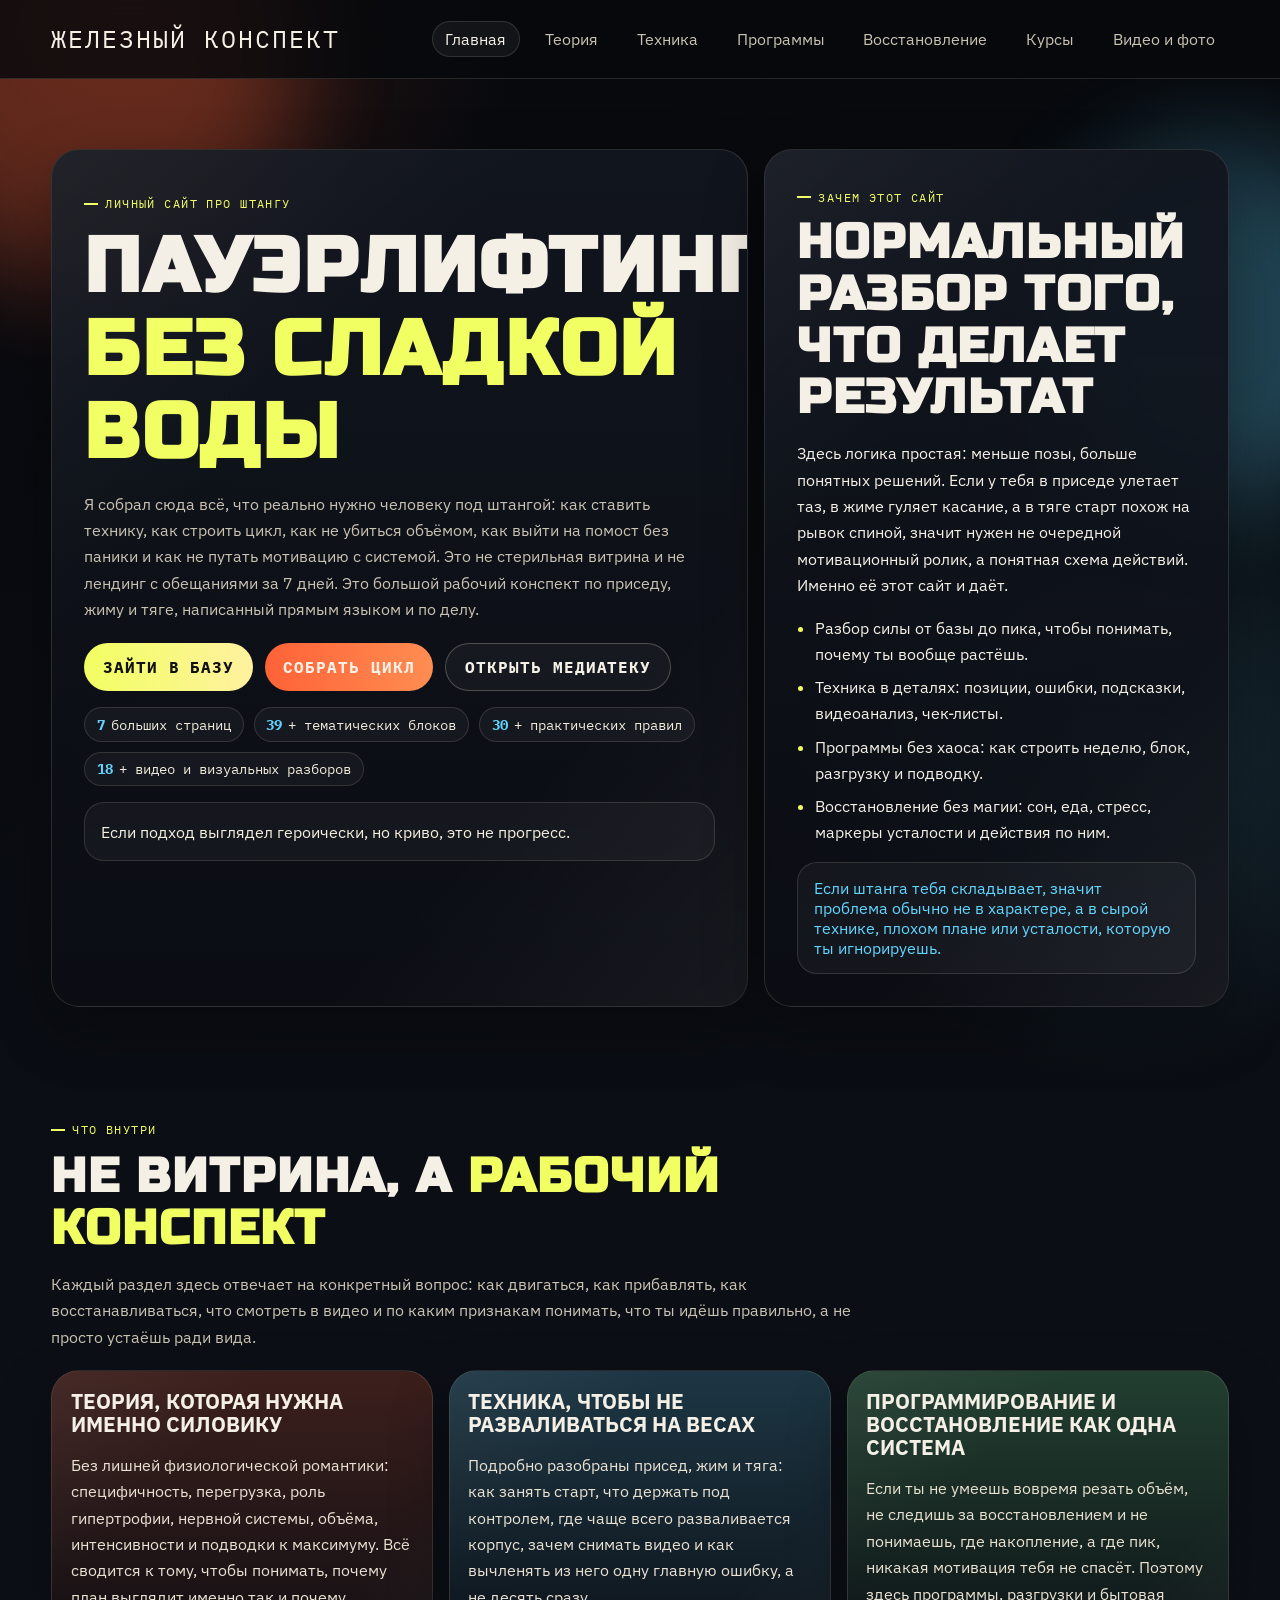
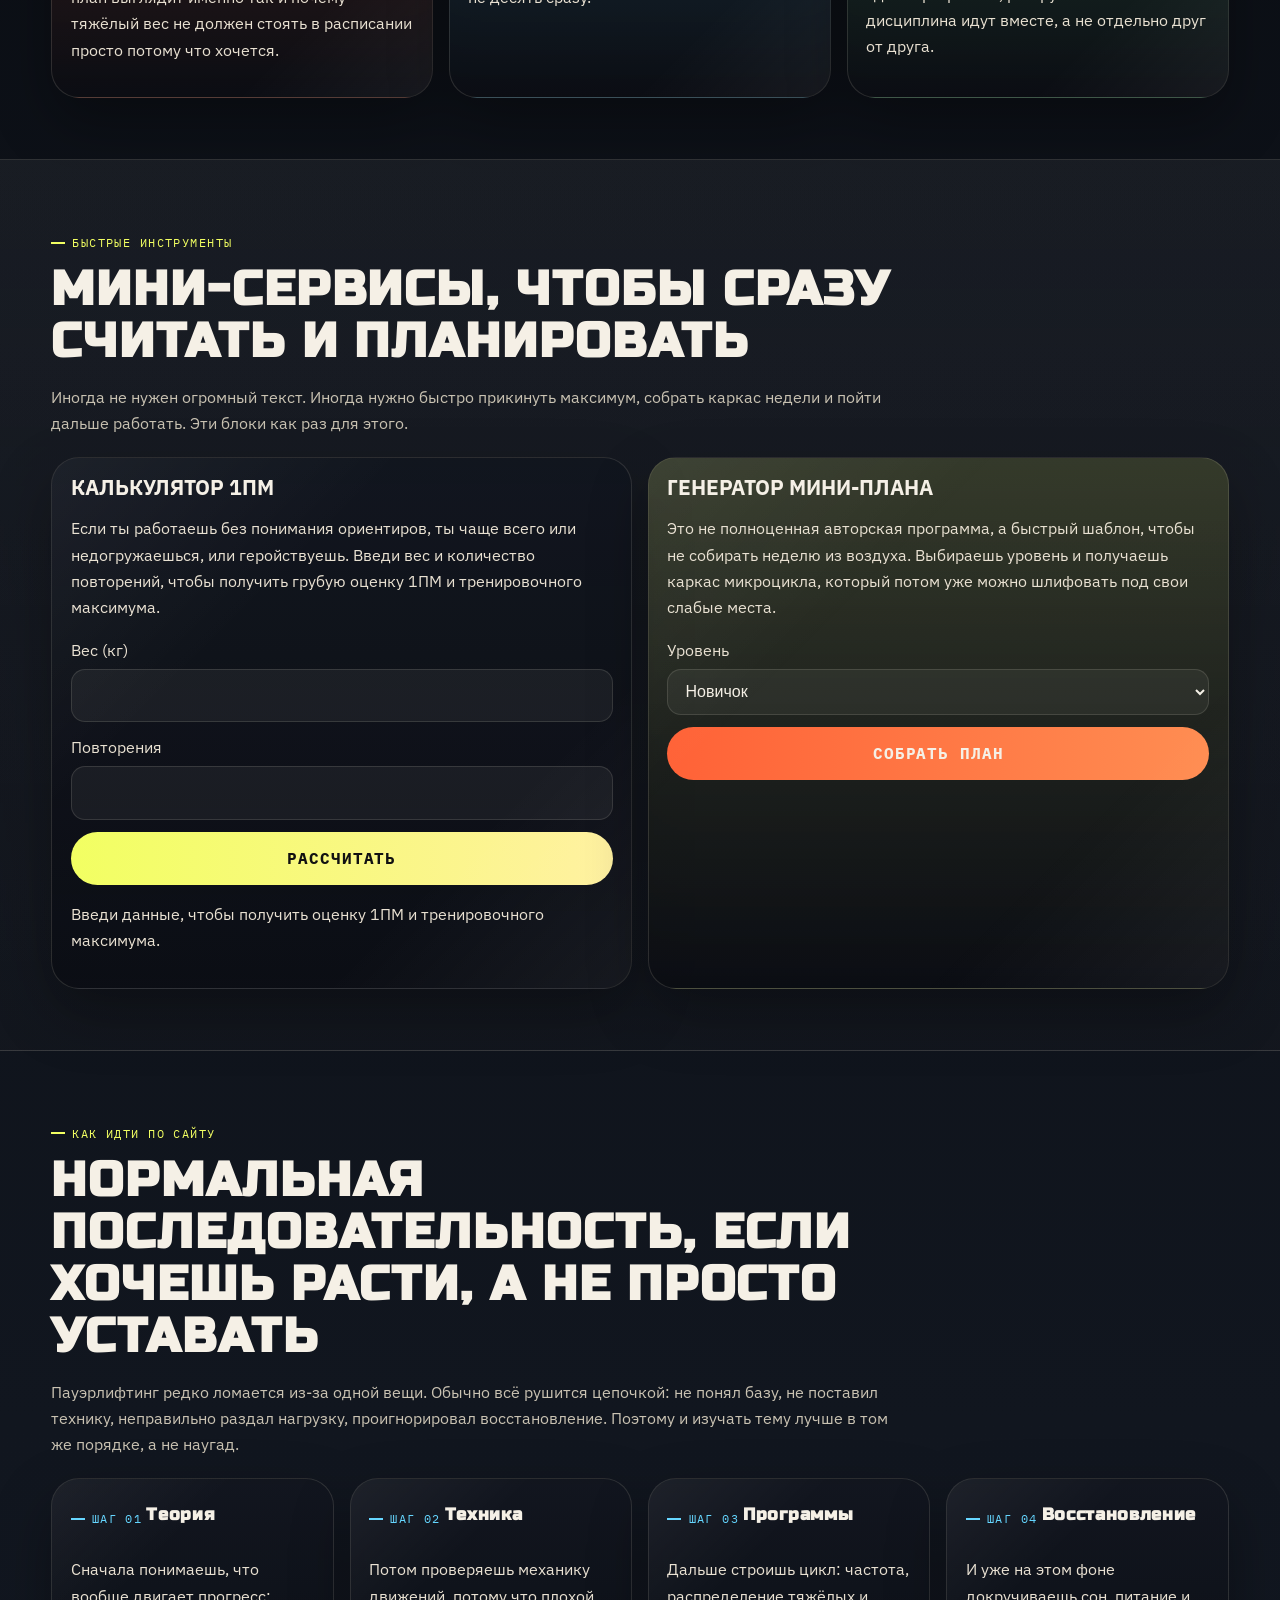
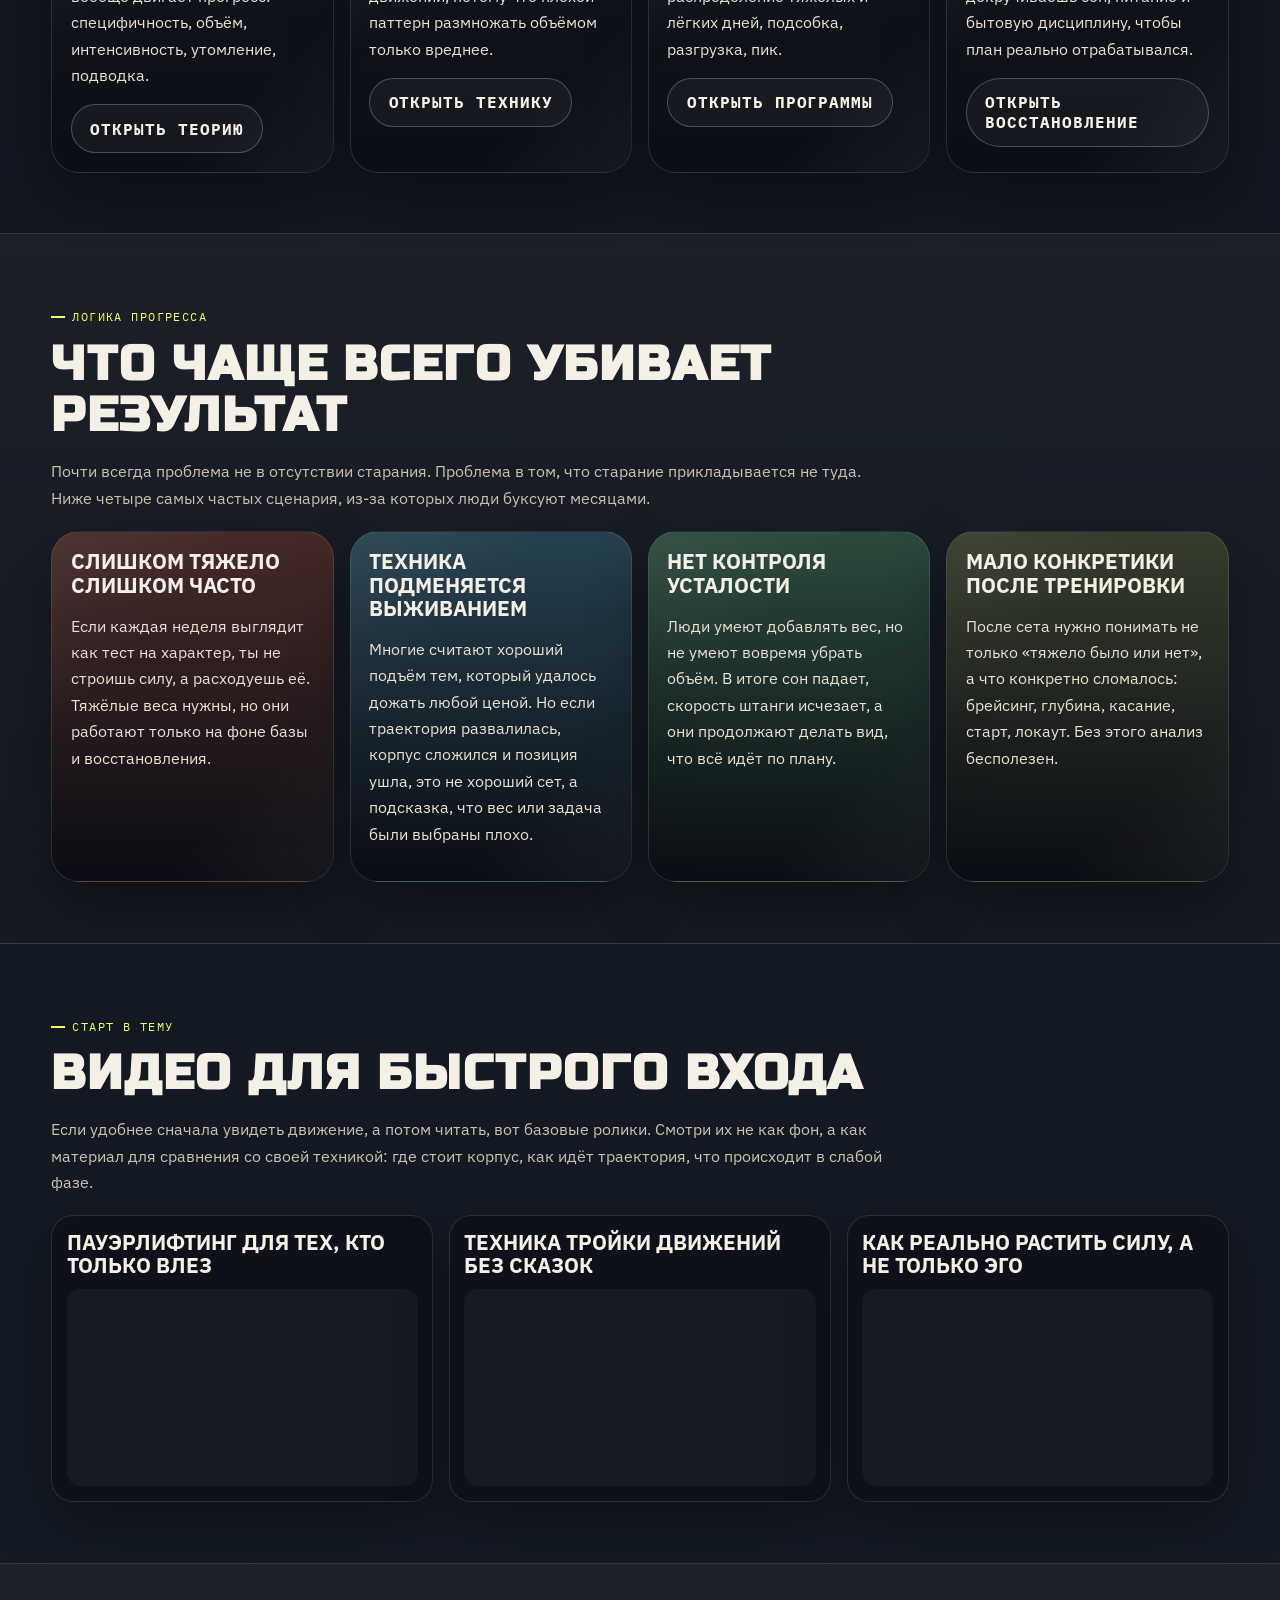
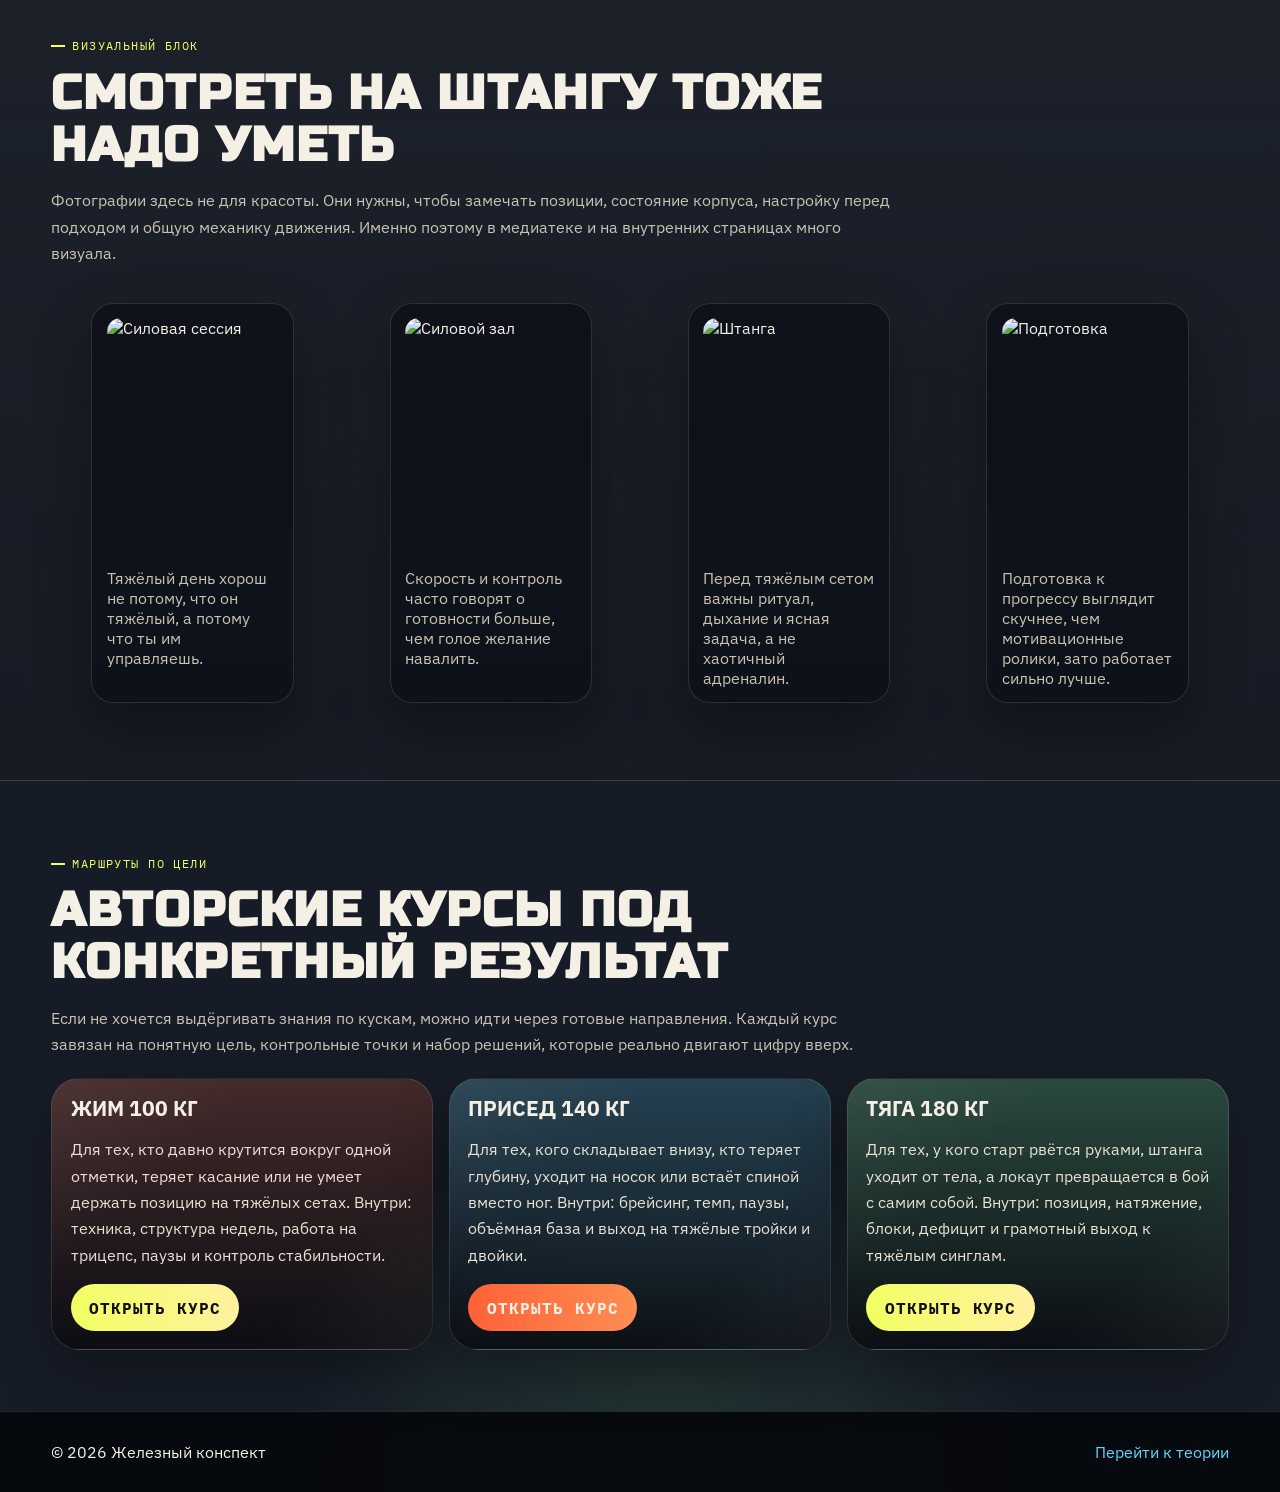
==== commit 83edbc96: "Add rich interactivity and animations across multi-page site" ====
--- a/index.html
+++ b/index.html
@@ -1,28 +1,37 @@
-<!doctype html>
+﻿<!doctype html>
 <html lang="ru">
   <head>
     <meta charset="UTF-8" />
     <meta name="viewport" content="width=device-width, initial-scale=1.0" />
-    <title>Powerlifting Academy — Главная</title>
-    <meta name="description" content="Многостраничное учебное пособие по пауэрлифтингу: теория, техника, программы, восстановление и медиатека." />
+    <title>Железный конспект - Пауэрлифтинг без воды</title>
+    <meta
+      name="description"
+      content="Большой авторский сайт по пауэрлифтингу: техника, теория, программы, восстановление, курсы и медиатека без пустой мотивации и шаблонной воды."
+    />
     <link rel="preconnect" href="https://fonts.googleapis.com" />
     <link rel="preconnect" href="https://fonts.gstatic.com" crossorigin />
-    <link href="https://fonts.googleapis.com/css2?family=Inter:wght@400;500;600;700;800&family=Manrope:wght@700;800&display=swap" rel="stylesheet" />
+    <link
+      href="https://fonts.googleapis.com/css2?family=IBM+Plex+Mono:wght@400;500;700&family=IBM+Plex+Sans:wght@400;500;600;700&family=Russo+One&display=swap"
+      rel="stylesheet"
+    />
     <link rel="stylesheet" href="styles.css" />
   </head>
-  <body>
+  <body data-page="home">
+    <div class="scroll-progress" id="scrollProgress"></div>
     <div class="bg-orb orb-1"></div>
     <div class="bg-orb orb-2"></div>
+
     <header class="site-header">
       <div class="container nav-wrap">
-        <a class="logo" href="index.html">Powerlifting Academy</a>
-        <button id="menuToggle" class="menu-toggle" aria-label="Открыть меню">☰</button>
+        <a class="logo" href="index.html">Железный конспект</a>
+        <button id="menuToggle" class="menu-toggle" aria-label="Открыть меню" aria-expanded="false">☰</button>
         <nav id="mainNav" class="main-nav">
           <a class="active" href="index.html">Главная</a>
           <a href="theory.html">Теория</a>
           <a href="technique.html">Техника</a>
           <a href="programs.html">Программы</a>
           <a href="recovery.html">Восстановление</a>
+          <a href="courses.html">Курсы</a>
           <a href="media.html">Видео и фото</a>
         </nav>
       </div>
@@ -30,38 +39,91 @@
 
     <main>
       <section class="hero">
-        <div class="container hero-content">
-          <p class="eyebrow">Многостраничное учебное пособие</p>
-          <h1>Пауэрлифтинг: системный путь к силе и спортивному прогрессу</h1>
-          <p class="lead">Красочный современный сайт с детальной теорией, методикой тренировок, техникой движения, продуманной компоновкой контента и большой медиатекой.</p>
-          <div class="hero-cta">
-            <a class="btn btn-primary" href="theory.html">Изучать теорию</a>
-            <a class="btn btn-secondary" href="media.html">Открыть видеотеку</a>
-          </div>
-          <div class="pill-row">
-            <span>6 разделов</span><span>20+ тематических блоков</span><span>8 видео</span><span>адаптивный UI</span>
-          </div>
+        <div class="container hero-shell">
+          <div class="hero-main reveal">
+            <p class="eyebrow">ЛИЧНЫЙ САЙТ ПРО ШТАНГУ</p>
+            <h1>Пауэрлифтинг <span>без сладкой воды</span></h1>
+            <p class="lead">
+              Я собрал сюда всё, что реально нужно человеку под штангой: как ставить технику, как строить цикл,
+              как не убиться объёмом, как выйти на помост без паники и как не путать мотивацию с системой.
+              Это не стерильная витрина и не лендинг с обещаниями за 7 дней. Это большой рабочий конспект по
+              приседу, жиму и тяге, написанный прямым языком и по делу.
+            </p>
+            <div class="hero-cta">
+              <a class="btn btn-primary" href="theory.html">Зайти в базу</a>
+              <a class="btn btn-secondary" href="programs.html">Собрать цикл</a>
+              <a class="btn btn-ghost" href="media.html">Открыть медиатеку</a>
+            </div>
+            <div class="pill-row">
+              <span><b data-counter="7">0</b> больших страниц</span>
+              <span><b data-counter="60">0</b>+ тематических блоков</span>
+              <span><b data-counter="30">0</b>+ практических правил</span>
+              <span><b data-counter="18">0</b>+ видео и визуальных разборов</span>
+            </div>
+            <p
+              class="hero-note"
+              data-lines="Если подход выглядел героически, но криво, это не прогресс.||Сила любит порядок: техника, объём, сон, а не случайный угар.||Тяжёлый вес нужен тогда, когда ты можешь им управлять, а не когда хочешь впечатлить зал."
+            >
+              Если подход выглядел героически, но криво, это не прогресс.
+            </p>
+          </div>
+
+          <aside class="hero-side reveal">
+            <span class="side-label">ЗАЧЕМ ЭТОТ САЙТ</span>
+            <h2>Нормальный разбор того, что делает результат</h2>
+            <p>
+              Здесь логика простая: меньше позы, больше понятных решений. Если у тебя в приседе улетает таз, в жиме
+              гуляет касание, а в тяге старт похож на рывок спиной, значит нужен не очередной мотивационный ролик, а
+              понятная схема действий. Именно её этот сайт и даёт.
+            </p>
+            <ul class="feature-list">
+              <li>Разбор силы от базы до пика, чтобы понимать, почему ты вообще растёшь.</li>
+              <li>Техника в деталях: позиции, ошибки, подсказки, видеоанализ, чек-листы.</li>
+              <li>Программы без хаоса: как строить неделю, блок, разгрузку и подводку.</li>
+              <li>Восстановление без магии: сон, еда, стресс, маркеры усталости и действия по ним.</li>
+            </ul>
+            <div class="side-quote">
+              Если штанга тебя складывает, значит проблема обычно не в характере, а в сырой технике, плохом плане или
+              усталости, которую ты игнорируешь.
+            </div>
+          </aside>
         </div>
       </section>
 
       <section class="section">
         <div class="container">
-          <h2>Структура пособия</h2>
+          <div class="section-intro reveal">
+            <p class="eyebrow">ЧТО ВНУТРИ</p>
+            <h2 class="section-title">Не витрина, а <span>рабочий конспект</span></h2>
+            <p class="lead">
+              Каждый раздел здесь отвечает на конкретный вопрос: как двигаться, как прибавлять, как восстанавливаться,
+              что смотреть в видео и по каким признакам понимать, что ты идёшь правильно, а не просто устаёшь ради вида.
+            </p>
+          </div>
+
           <div class="grid cards-3">
-            <article class="card gradient-a">
-              <h3>Теоретическая база</h3>
-              <p>Биомеханика, адаптация, тренировочные принципы, энергетические системы и логика силового прогресса.</p>
-              <a class="text-link" href="theory.html">Перейти →</a>
-            </article>
-            <article class="card gradient-b">
-              <h3>Практика и техника</h3>
-              <p>Пошаговые алгоритмы приседа, жима и тяги, типовые ошибки и способы оперативной коррекции.</p>
-              <a class="text-link" href="technique.html">Перейти →</a>
-            </article>
-            <article class="card gradient-c">
-              <h3>Планирование цикла</h3>
-              <p>Периодизация, примеры недель, RPE-авторегуляция, пикирование формы и подготовка к старту.</p>
-              <a class="text-link" href="programs.html">Перейти →</a>
+            <article class="card reveal gradient-a">
+              <h3>Теория, которая нужна именно силовику</h3>
+              <p>
+                Без лишней физиологической романтики: специфичность, перегрузка, роль гипертрофии, нервной системы,
+                объёма, интенсивности и подводки к максимуму. Всё сводится к тому, чтобы понимать, почему план выглядит
+                именно так и почему тяжёлый вес не должен стоять в расписании просто потому что хочется.
+              </p>
+            </article>
+            <article class="card reveal gradient-b">
+              <h3>Техника, чтобы не разваливаться на весах</h3>
+              <p>
+                Подробно разобраны присед, жим и тяга: как занять старт, что держать под контролем, где чаще всего
+                разваливается корпус, зачем снимать видео и как вычленять из него одну главную ошибку, а не десять сразу.
+              </p>
+            </article>
+            <article class="card reveal gradient-c">
+              <h3>Программирование и восстановление как одна система</h3>
+              <p>
+                Если ты не умеешь вовремя резать объём, не следишь за восстановлением и не понимаешь, где накопление, а
+                где пик, никакая мотивация тебя не спасёт. Поэтому здесь программы, разгрузки и бытовая дисциплина идут
+                вместе, а не отдельно друг от друга.
+              </p>
             </article>
           </div>
         </div>
@@ -69,20 +131,233 @@
 
       <section class="section section-soft">
         <div class="container">
-          <h2>Почему эта версия лучше</h2>
-          <div class="split">
-            <div class="card">
-              <ul>
-                <li>Многостраничная архитектура — удобная навигация и меньше перегрузки.</li>
-                <li>Более яркий визуальный стиль: орбы, градиенты, цветовые акценты, карточки.</li>
-                <li>Улучшенная компоновка: читаемые блоки, таймлайны, таблицы и FAQ.</li>
-                <li>Расширенный медиараздел с несколькими обучающими роликами.</li>
-              </ul>
-            </div>
-            <figure class="card media-preview">
-              <img src="https://images.unsplash.com/photo-1517963628607-235ccdd5476c?auto=format&fit=crop&w=1400&q=80" alt="Силовая тренировка в зале" />
-              <figcaption>Современный визуальный стиль и практическая подача материала.</figcaption>
+          <div class="section-intro reveal">
+            <p class="eyebrow">БЫСТРЫЕ ИНСТРУМЕНТЫ</p>
+            <h2>Мини-сервисы, чтобы сразу считать и планировать</h2>
+            <p class="lead">
+              Иногда не нужен огромный текст. Иногда нужно быстро прикинуть максимум, собрать каркас недели и пойти
+              дальше работать. Эти блоки как раз для этого.
+            </p>
+          </div>
+
+          <div class="grid cards-2">
+            <article class="card reveal">
+              <h3>Калькулятор 1ПМ</h3>
+              <p class="muted">
+                Если ты работаешь без понимания ориентиров, ты чаще всего или недогружаешься, или геройствуешь. Введи вес
+                и количество повторений, чтобы получить грубую оценку 1ПМ и тренировочного максимума.
+              </p>
+              <form id="ormForm" class="stack-form">
+                <label>Вес (кг)<input type="number" id="weightInput" min="1" required /></label>
+                <label>Повторения<input type="number" id="repsInput" min="1" max="12" required /></label>
+                <button class="btn btn-primary" type="submit">Рассчитать</button>
+              </form>
+              <p id="ormResult" class="muted">Введи данные, чтобы получить оценку 1ПМ и тренировочного максимума.</p>
+            </article>
+
+            <article class="card reveal gradient-d">
+              <h3>Генератор мини-плана</h3>
+              <p class="muted">
+                Это не полноценная авторская программа, а быстрый шаблон, чтобы не собирать неделю из воздуха. Выбираешь
+                уровень и получаешь каркас микроцикла, который потом уже можно шлифовать под свои слабые места.
+              </p>
+              <form id="planForm" class="stack-form">
+                <label>
+                  Уровень
+                  <select id="levelInput">
+                    <option value="beginner">Новичок</option>
+                    <option value="intermediate">Средний</option>
+                    <option value="advanced">Продвинутый</option>
+                  </select>
+                </label>
+                <button class="btn btn-secondary" type="submit">Собрать план</button>
+              </form>
+              <ul id="planResult" class="muted"></ul>
+            </article>
+          </div>
+        </div>
+      </section>
+
+      <section class="section">
+        <div class="container">
+          <div class="section-intro reveal">
+            <p class="eyebrow">КАК ИДТИ ПО САЙТУ</p>
+            <h2>Нормальная последовательность, если хочешь расти, а не просто уставать</h2>
+            <p class="lead">
+              Пауэрлифтинг редко ломается из-за одной вещи. Обычно всё рушится цепочкой: не понял базу, не поставил
+              технику, неправильно раздал нагрузку, проигнорировал восстановление. Поэтому и изучать тему лучше в том же
+              порядке, а не наугад.
+            </p>
+          </div>
+
+          <div class="timeline">
+            <article class="card timeline-item reveal">
+              <p class="tiny-label">Шаг 01</p>
+              <strong>Теория</strong>
+              <p>Сначала понимаешь, что вообще двигает прогресс: специфичность, объём, интенсивность, утомление, подводка.</p>
+              <a class="btn btn-ghost" href="theory.html">Открыть теорию</a>
+            </article>
+            <article class="card timeline-item reveal">
+              <p class="tiny-label">Шаг 02</p>
+              <strong>Техника</strong>
+              <p>Потом проверяешь механику движений, потому что плохой паттерн размножать объёмом только вреднее.</p>
+              <a class="btn btn-ghost" href="technique.html">Открыть технику</a>
+            </article>
+            <article class="card timeline-item reveal">
+              <p class="tiny-label">Шаг 03</p>
+              <strong>Программы</strong>
+              <p>Дальше строишь цикл: частота, распределение тяжёлых и лёгких дней, подсобка, разгрузка, пик.</p>
+              <a class="btn btn-ghost" href="programs.html">Открыть программы</a>
+            </article>
+            <article class="card timeline-item reveal">
+              <p class="tiny-label">Шаг 04</p>
+              <strong>Восстановление</strong>
+              <p>И уже на этом фоне докручиваешь сон, питание и бытовую дисциплину, чтобы план реально отрабатывался.</p>
+              <a class="btn btn-ghost" href="recovery.html">Открыть восстановление</a>
+            </article>
+          </div>
+        </div>
+      </section>
+
+      <section class="section section-soft">
+        <div class="container">
+          <div class="section-intro reveal">
+            <p class="eyebrow">ЛОГИКА ПРОГРЕССА</p>
+            <h2>Что чаще всего убивает результат</h2>
+            <p class="lead">
+              Почти всегда проблема не в отсутствии старания. Проблема в том, что старание прикладывается не туда. Ниже
+              четыре самых частых сценария, из-за которых люди буксуют месяцами.
+            </p>
+          </div>
+
+          <div class="grid cards-4">
+            <article class="card reveal gradient-a">
+              <h3>Слишком тяжело слишком часто</h3>
+              <p>
+                Если каждая неделя выглядит как тест на характер, ты не строишь силу, а расходуешь её. Тяжёлые веса нужны,
+                но они работают только на фоне базы и восстановления.
+              </p>
+            </article>
+            <article class="card reveal gradient-b">
+              <h3>Техника подменяется выживанием</h3>
+              <p>
+                Многие считают хороший подъём тем, который удалось дожать любой ценой. Но если траектория развалилась,
+                корпус сложился и позиция ушла, это не хороший сет, а подсказка, что вес или задача были выбраны плохо.
+              </p>
+            </article>
+            <article class="card reveal gradient-c">
+              <h3>Нет контроля усталости</h3>
+              <p>
+                Люди умеют добавлять вес, но не умеют вовремя убрать объём. В итоге сон падает, скорость штанги исчезает,
+                а они продолжают делать вид, что всё идёт по плану.
+              </p>
+            </article>
+            <article class="card reveal gradient-d">
+              <h3>Мало конкретики после тренировки</h3>
+              <p>
+                После сета нужно понимать не только «тяжело было или нет», а что конкретно сломалось: брейсинг, глубина,
+                касание, старт, локаут. Без этого анализ бесполезен.
+              </p>
+            </article>
+          </div>
+        </div>
+      </section>
+
+      <section class="section">
+        <div class="container">
+          <div class="section-intro reveal">
+            <p class="eyebrow">СТАРТ В ТЕМУ</p>
+            <h2>Видео для быстрого входа</h2>
+            <p class="lead">
+              Если удобнее сначала увидеть движение, а потом читать, вот базовые ролики. Смотри их не как фон, а как
+              материал для сравнения со своей техникой: где стоит корпус, как идёт траектория, что происходит в слабой фазе.
+            </p>
+          </div>
+
+          <div class="video-grid">
+            <article class="video-card reveal">
+              <h3>Пауэрлифтинг для тех, кто только влез</h3>
+              <div class="video-wrapper"><iframe src="https://www.youtube.com/embed/aclHkVaku9U" allowfullscreen></iframe></div>
+            </article>
+            <article class="video-card reveal">
+              <h3>Техника тройки движений без сказок</h3>
+              <div class="video-wrapper"><iframe src="https://www.youtube.com/embed/rT7DgCr-3pg" allowfullscreen></iframe></div>
+            </article>
+            <article class="video-card reveal">
+              <h3>Как реально растить силу, а не только эго</h3>
+              <div class="video-wrapper"><iframe src="https://www.youtube.com/embed/p2OPUi4xGrM" allowfullscreen></iframe></div>
+            </article>
+          </div>
+        </div>
+      </section>
+
+      <section class="section section-soft">
+        <div class="container">
+          <div class="section-intro reveal">
+            <p class="eyebrow">ВИЗУАЛЬНЫЙ БЛОК</p>
+            <h2>Смотреть на штангу тоже надо уметь</h2>
+            <p class="lead">
+              Фотографии здесь не для красоты. Они нужны, чтобы замечать позиции, состояние корпуса, настройку перед
+              подходом и общую механику движения. Именно поэтому в медиатеке и на внутренних страницах много визуала.
+            </p>
+          </div>
+          <div class="image-grid">
+            <figure class="image-card reveal">
+              <img class="zoomable" src="https://images.unsplash.com/photo-1534367610401-9f5ed68180aa?auto=format&fit=crop&w=1400&q=80" alt="Силовая сессия" />
+              <figcaption>Тяжёлый день хорош не потому, что он тяжёлый, а потому что ты им управляешь.</figcaption>
             </figure>
+            <figure class="image-card reveal">
+              <img class="zoomable" src="https://images.unsplash.com/photo-1571019614242-c5c5dee9f50b?auto=format&fit=crop&w=1400&q=80" alt="Силовой зал" />
+              <figcaption>Скорость и контроль часто говорят о готовности больше, чем голое желание навалить.</figcaption>
+            </figure>
+            <figure class="image-card reveal">
+              <img class="zoomable" src="https://images.unsplash.com/photo-1549570652-97324981a6fd?auto=format&fit=crop&w=1400&q=80" alt="Штанга" />
+              <figcaption>Перед тяжёлым сетом важны ритуал, дыхание и ясная задача, а не хаотичный адреналин.</figcaption>
+            </figure>
+            <figure class="image-card reveal">
+              <img class="zoomable" src="https://images.unsplash.com/photo-1571902943202-507ec2618e8f?auto=format&fit=crop&w=1400&q=80" alt="Подготовка" />
+              <figcaption>Подготовка к прогрессу выглядит скучнее, чем мотивационные ролики, зато работает сильно лучше.</figcaption>
+            </figure>
+          </div>
+        </div>
+      </section>
+
+      <section class="section">
+        <div class="container">
+          <div class="section-intro reveal">
+            <p class="eyebrow">МАРШРУТЫ ПО ЦЕЛИ</p>
+            <h2>Авторские курсы под конкретный результат</h2>
+            <p class="lead">
+              Если не хочется выдёргивать знания по кускам, можно идти через готовые направления. Каждый курс завязан на
+              понятную цель, контрольные точки и набор решений, которые реально двигают цифру вверх.
+            </p>
+          </div>
+
+          <div class="grid cards-3">
+            <article class="card reveal gradient-a">
+              <h3>Жим 100 кг</h3>
+              <p>
+                Для тех, кто давно крутится вокруг одной отметки, теряет касание или не умеет держать позицию на тяжёлых
+                сетах. Внутри: техника, структура недель, работа на трицепс, паузы и контроль стабильности.
+              </p>
+              <a class="btn btn-primary" href="courses.html#bench-100">Открыть курс</a>
+            </article>
+            <article class="card reveal gradient-b">
+              <h3>Присед 140 кг</h3>
+              <p>
+                Для тех, кого складывает внизу, кто теряет глубину, уходит на носок или встаёт спиной вместо ног. Внутри:
+                брейсинг, темп, паузы, объёмная база и выход на тяжёлые тройки и двойки.
+              </p>
+              <a class="btn btn-secondary" href="courses.html#squat-140">Открыть курс</a>
+            </article>
+            <article class="card reveal gradient-c">
+              <h3>Тяга 180 кг</h3>
+              <p>
+                Для тех, у кого старт рвётся руками, штанга уходит от тела, а локаут превращается в бой с самим собой.
+                Внутри: позиция, натяжение, блоки, дефицит и грамотный выход к тяжёлым синглам.
+              </p>
+              <a class="btn btn-primary" href="courses.html#deadlift-180">Открыть курс</a>
+            </article>
           </div>
         </div>
       </section>
@@ -90,10 +365,13 @@
 
     <footer class="site-footer">
       <div class="container footer-wrap">
-        <p>© 2026 Powerlifting Academy</p>
-        <a href="media.html">Смотреть видео</a>
+        <p>© 2026 Железный конспект</p>
+        <a href="theory.html">Перейти к теории</a>
       </div>
     </footer>
+
+    <button id="toTopBtn" class="to-top" aria-label="Наверх">↑</button>
+    <div id="lightbox" class="lightbox" aria-hidden="true"><img id="lightboxImg" alt="preview" /></div>
     <script src="script.js"></script>
   </body>
 </html>
--- a/styles.css
+++ b/styles.css
@@ -1,160 +1,894 @@
-:root {
-  --bg: #070b1d;
-  --bg-2: #101a3f;
-  --text: #eef2ff;
-  --muted: #c7d0f6;
-  --line: rgba(156, 177, 255, 0.25);
-  --brand: #73f5e1;
-  --brand2: #a184ff;
-  --brand3: #63b2ff;
-  --card: rgba(13, 22, 52, 0.72);
-}
-
-* { box-sizing: border-box; }
-html, body {
+﻿:root {
+  --bg-0: #07090d;
+  --bg-1: #11161f;
+  --bg-2: #171d28;
+  --paper: #f5f0e6;
+  --muted: #c9c2b2;
+  --line: rgba(255, 245, 220, 0.13);
+  --line-strong: rgba(255, 245, 220, 0.24);
+  --accent: #ff6237;
+  --accent-2: #f2ff62;
+  --accent-3: #62d5ff;
+  --accent-4: #7cff9c;
+  --panel: rgba(14, 17, 25, 0.82);
+  --panel-soft: rgba(20, 24, 34, 0.62);
+  --shadow: 0 24px 60px rgba(0, 0, 0, 0.32);
+}
+
+* {
+  box-sizing: border-box;
+}
+
+html,
+body {
   margin: 0;
   padding: 0;
-  font-family: Inter, system-ui, sans-serif;
-  color: var(--text);
+}
+
+html {
+  scroll-behavior: smooth;
+}
+
+body {
+  position: relative;
+  overflow-x: hidden;
+  font-family: 'IBM Plex Sans', 'Segoe UI', sans-serif;
+  color: var(--paper);
   background:
-    radial-gradient(1200px circle at 10% 10%, #1d2b60 0%, transparent 45%),
-    radial-gradient(900px circle at 80% 5%, #312168 0%, transparent 40%),
-    var(--bg);
+    radial-gradient(900px circle at 10% 0%, rgba(255, 98, 55, 0.16), transparent 44%),
+    radial-gradient(780px circle at 88% 12%, rgba(98, 213, 255, 0.16), transparent 42%),
+    radial-gradient(840px circle at 52% 100%, rgba(124, 255, 156, 0.12), transparent 46%),
+    linear-gradient(180deg, var(--bg-0), var(--bg-1) 48%, var(--bg-2));
+}
+
+body::before {
+  content: '';
+  position: fixed;
+  inset: 0;
+  pointer-events: none;
+  background:
+    linear-gradient(rgba(255, 255, 255, 0.03) 1px, transparent 1px),
+    linear-gradient(90deg, rgba(255, 255, 255, 0.03) 1px, transparent 1px);
+  background-size: 34px 34px;
+  mask-image: linear-gradient(180deg, rgba(0, 0, 0, 0.68), transparent 94%);
+  opacity: 0.34;
+}
+
+body::after {
+  content: '';
+  position: fixed;
+  inset: 0;
+  pointer-events: none;
+  background: linear-gradient(120deg, transparent 0%, rgba(255, 255, 255, 0.02) 48%, transparent 100%);
+  opacity: 0.3;
+}
+
+img {
+  display: block;
+  max-width: 100%;
+}
+
+iframe {
+  display: block;
+}
+
+a {
+  color: inherit;
+}
+
+p,
+li,
+label,
+summary,
+input,
+select,
+button {
+  font-size: 1rem;
+  line-height: 1.65;
+}
+
+.container {
+  width: min(1180px, 92vw);
+  margin: 0 auto;
+}
+
+.scroll-progress {
+  position: fixed;
+  inset: 0 auto auto 0;
+  width: 0;
+  height: 4px;
+  background: linear-gradient(90deg, var(--accent), var(--accent-2), var(--accent-3));
+  z-index: 140;
+  transition: width 0.08s linear;
 }
 
 .bg-orb {
   position: fixed;
+  border-radius: 50%;
+  filter: blur(50px);
+  opacity: 0.32;
+  pointer-events: none;
   z-index: -1;
-  border-radius: 50%;
-  filter: blur(30px);
-  opacity: 0.45;
-}
-.orb-1 { width: 320px; height: 320px; background: #33d3ff; top: -90px; left: -80px; }
-.orb-2 { width: 260px; height: 260px; background: #8d6dff; bottom: 8%; right: -60px; }
-.orb-3 { width: 220px; height: 220px; background: #46f5a8; top: 35%; left: 72%; }
-
-.container { width: min(1140px, 92vw); margin: 0 auto; }
+  transition: transform 0.2s linear;
+}
+
+.orb-1 {
+  top: -140px;
+  left: -120px;
+  width: 420px;
+  height: 420px;
+  background: rgba(255, 98, 55, 0.9);
+}
+
+.orb-2 {
+  top: 16%;
+  right: -120px;
+  width: 360px;
+  height: 360px;
+  background: rgba(98, 213, 255, 0.86);
+}
+
+.orb-3 {
+  bottom: 8%;
+  left: 62%;
+  width: 320px;
+  height: 320px;
+  background: rgba(124, 255, 156, 0.78);
+}
 
 .site-header {
   position: sticky;
   top: 0;
-  z-index: 100;
-  background: rgba(6, 10, 24, 0.75);
-  backdrop-filter: blur(10px);
+  z-index: 130;
   border-bottom: 1px solid var(--line);
-}
-.nav-wrap { min-height: 74px; display: flex; align-items: center; justify-content: space-between; gap: 1rem; }
-.logo { color: #fff; text-decoration: none; font-family: Manrope, Inter, sans-serif; font-size: 1.1rem; font-weight: 800; }
-.main-nav { display: flex; gap: .8rem; }
+  background: rgba(7, 9, 13, 0.82);
+  backdrop-filter: blur(14px);
+}
+
+.nav-wrap {
+  position: relative;
+  min-height: 78px;
+  display: flex;
+  align-items: center;
+  justify-content: space-between;
+  gap: 1rem;
+}
+
+.logo {
+  text-decoration: none;
+  font-family: 'Russo One', 'IBM Plex Sans', sans-serif;
+  text-transform: uppercase;
+  letter-spacing: 0.08em;
+  font-size: clamp(1.15rem, 2.6vw, 1.55rem);
+}
+
+.main-nav {
+  display: flex;
+  align-items: center;
+  gap: 0.7rem;
+}
+
 .main-nav a {
+  text-decoration: none;
   color: var(--muted);
+  border: 1px solid transparent;
+  border-radius: 999px;
+  padding: 0.46rem 0.8rem;
+  transition: 0.22s ease;
+}
+
+.main-nav a:hover,
+.main-nav a.active {
+  color: var(--paper);
+  border-color: var(--line);
+  background: rgba(255, 255, 255, 0.05);
+}
+
+.menu-toggle {
+  display: none;
+  border: 1px solid var(--line);
+  border-radius: 12px;
+  background: rgba(255, 255, 255, 0.05);
+  color: var(--paper);
+  padding: 0.34rem 0.62rem;
+  cursor: pointer;
+}
+
+h1,
+h2,
+h3 {
+  margin-top: 0;
+  margin-bottom: 0.75rem;
+  line-height: 1.08;
+  text-transform: uppercase;
+}
+
+h1,
+h2 {
+  font-family: 'Russo One', 'IBM Plex Sans', sans-serif;
+  letter-spacing: 0.04em;
+}
+
+h1 {
+  font-size: clamp(2.5rem, 6vw, 4.9rem);
+}
+
+h2 {
+  font-size: clamp(1.8rem, 4vw, 3rem);
+}
+
+h3 {
+  font-size: clamp(1.05rem, 2.5vw, 1.34rem);
+}
+
+.eyebrow,
+.side-label,
+.tiny-label,
+.pill-row span,
+.filter-btn,
+.btn,
+.logo,
+summary {
+  font-family: 'IBM Plex Mono', 'Consolas', monospace;
+}
+
+.eyebrow,
+.side-label,
+.tiny-label {
+  display: inline-flex;
+  align-items: center;
+  gap: 0.45rem;
+  margin-bottom: 0.75rem;
+  color: var(--accent-2);
+  letter-spacing: 0.12em;
+  text-transform: uppercase;
+  font-size: 0.74rem;
+}
+
+.eyebrow::before,
+.side-label::before,
+.tiny-label::before {
+  content: '';
+  width: 14px;
+  height: 2px;
+  background: currentColor;
+}
+
+.lead,
+.muted {
+  color: var(--muted);
+}
+
+.hero {
+  padding: 4.4rem 0 2.5rem;
+}
+
+.hero-shell,
+.split-grid {
+  display: grid;
+  gap: 1rem;
+  grid-template-columns: minmax(0, 1.35fr) minmax(280px, 0.9fr);
+}
+
+.hero-main,
+.hero-side,
+.card,
+.stat-card,
+.media-highlight {
+  position: relative;
+  overflow: hidden;
+  border: 1px solid var(--line);
+  border-radius: 28px;
+  background: linear-gradient(180deg, rgba(18, 22, 31, 0.94), rgba(11, 13, 19, 0.82));
+  box-shadow: var(--shadow);
+}
+
+.hero-main,
+.hero-side {
+  padding: clamp(1.2rem, 3vw, 2rem);
+}
+
+.hero-main::before,
+.hero-side::before,
+.card::before,
+.stat-card::before,
+.media-highlight::before {
+  content: '';
+  position: absolute;
+  inset: 0;
+  background: linear-gradient(135deg, rgba(255, 255, 255, 0.05), transparent 32%, transparent 72%, rgba(255, 255, 255, 0.05));
+  pointer-events: none;
+}
+
+.hero-main h1 span,
+.section-title span,
+.card h3 span {
+  color: var(--accent-2);
+}
+
+.hero-cta {
+  display: flex;
+  flex-wrap: wrap;
+  gap: 0.75rem;
+  margin: 1.25rem 0 1rem;
+}
+
+.btn {
+  display: inline-flex;
+  align-items: center;
+  justify-content: center;
+  border: 0;
+  border-radius: 999px;
   text-decoration: none;
-  padding: .45rem .65rem;
-  border-radius: 10px;
-  transition: .2s;
-}
-.main-nav a:hover, .main-nav a.active { color: #fff; background: rgba(115, 157, 255, 0.2); }
-
-.menu-toggle { display: none; border: 1px solid var(--line); background: transparent; color: #fff; border-radius: 10px; padding: .35rem .55rem; }
-
-h1,h2,h3 { margin-top: 0; line-height: 1.2; }
-h1 { font-size: clamp(2rem, 5vw, 3.4rem); font-family: Manrope, Inter, sans-serif; }
-h2 { font-size: clamp(1.55rem, 3vw, 2.2rem); margin-bottom: 1rem; }
-
-.hero { padding: 5.6rem 0 4rem; }
-.hero-content {
-  background: linear-gradient(120deg, rgba(15, 24, 55, 0.88), rgba(13, 18, 42, 0.84));
+  text-transform: uppercase;
+  letter-spacing: 0.06em;
+  font-weight: 700;
+  padding: 0.84rem 1.16rem;
+  cursor: pointer;
+  transition: transform 0.2s ease, box-shadow 0.2s ease;
+}
+
+.btn:hover {
+  transform: translateY(-2px);
+  box-shadow: 0 12px 24px rgba(0, 0, 0, 0.22);
+}
+
+.btn-primary {
+  color: #111;
+  background: linear-gradient(90deg, var(--accent-2), #fff19f);
+}
+
+.btn-secondary {
+  color: var(--paper);
+  background: linear-gradient(90deg, var(--accent), #ff8d52);
+}
+
+.btn-ghost {
+  border: 1px solid var(--line-strong);
+  background: rgba(255, 255, 255, 0.04);
+}
+
+.pill-row,
+.tag-row {
+  display: flex;
+  flex-wrap: wrap;
+  gap: 0.6rem;
+}
+
+.pill-row span,
+.tag-row span {
+  display: inline-flex;
+  align-items: center;
+  gap: 0.38rem;
   border: 1px solid var(--line);
-  border-radius: 24px;
-  padding: clamp(1.2rem, 3vw, 2.2rem);
-  box-shadow: 0 20px 50px rgba(0, 0, 0, 0.35);
-}
-.eyebrow { color: var(--brand); text-transform: uppercase; letter-spacing: 1.8px; font-size: .78rem; }
-.lead { color: var(--muted); max-width: 880px; }
-.hero-cta { display: flex; flex-wrap: wrap; gap: .8rem; margin: 1.2rem 0; }
-.btn { text-decoration: none; border-radius: 999px; padding: .76rem 1rem; font-weight: 700; }
-.btn-primary { color: #071225; background: linear-gradient(90deg, var(--brand), #8ef7ff); }
-.btn-secondary { color: #fff; background: linear-gradient(90deg, var(--brand2), var(--brand3)); }
-
-.pill-row { display: flex; flex-wrap: wrap; gap: .55rem; }
-.pill-row span {
+  border-radius: 999px;
+  padding: 0.46rem 0.74rem;
+  background: rgba(255, 255, 255, 0.04);
+  color: #f0eada;
+  font-size: 0.86rem;
+}
+
+.pill-row b {
+  color: var(--accent-3);
+}
+
+.hero-note,
+.side-quote,
+.quote-line {
   border: 1px solid var(--line);
-  background: rgba(16, 26, 63, 0.7);
-  border-radius: 999px;
-  padding: .4rem .65rem;
-  color: #d8e3ff;
-  font-size: .86rem;
-}
-
-.section { padding: 4rem 0; }
+  border-radius: 20px;
+  padding: 0.95rem 1rem;
+  background: rgba(255, 255, 255, 0.04);
+}
+
+.hero-note {
+  margin-top: 1rem;
+  color: #f4efde;
+  transition: opacity 0.24s ease, transform 0.24s ease;
+}
+
+.hero-note.is-swapping {
+  opacity: 0.5;
+  transform: translateY(4px);
+}
+
+.side-quote {
+  margin-top: 1rem;
+  color: var(--accent-3);
+}
+
+.page-main {
+  padding-top: 0.6rem;
+}
+
+.page-hero {
+  padding: 2.5rem 0 0.6rem;
+}
+
+.section {
+  padding: 3.8rem 0;
+}
+
 .section-soft {
-  background: linear-gradient(180deg, rgba(18, 29, 67, 0.55), rgba(11, 18, 45, 0.45));
+  position: relative;
   border-top: 1px solid var(--line);
   border-bottom: 1px solid var(--line);
-}
-
-.grid { display: grid; gap: 1rem; }
-.cards-2 { grid-template-columns: repeat(2, minmax(0, 1fr)); }
-.cards-3 { grid-template-columns: repeat(3, minmax(0, 1fr)); }
-.split { display: grid; grid-template-columns: 1.2fr 1fr; gap: 1rem; }
-
-.card {
-  background: var(--card);
+  background:
+    linear-gradient(180deg, rgba(255, 255, 255, 0.04), rgba(255, 255, 255, 0.02)),
+    linear-gradient(180deg, rgba(18, 22, 31, 0.48), rgba(11, 13, 19, 0.3));
+}
+
+.section-intro {
+  max-width: 840px;
+  margin-bottom: 1.25rem;
+}
+
+.grid {
+  display: grid;
+  gap: 1rem;
+}
+
+.cards-2 {
+  grid-template-columns: repeat(2, minmax(0, 1fr));
+}
+
+.cards-3 {
+  grid-template-columns: repeat(3, minmax(0, 1fr));
+}
+
+.cards-4,
+.stats-grid {
+  display: grid;
+  gap: 1rem;
+  grid-template-columns: repeat(4, minmax(0, 1fr));
+}
+
+.card,
+.stat-card,
+.media-highlight {
+  padding: 1.15rem;
+}
+
+.card p,
+.card li,
+.stat-card p,
+.media-highlight p,
+details p,
+label,
+summary {
+  color: #e9e1d2;
+}
+
+.card ul,
+.card ol,
+.stat-card ul,
+.stat-card ol {
+  margin: 0;
+  padding-left: 1.15rem;
+}
+
+.card li + li,
+.stat-card li + li,
+.faq-list details p,
+.timeline-item li + li {
+  margin-top: 0.34rem;
+}
+
+.gradient-a {
+  background: linear-gradient(180deg, rgba(255, 98, 55, 0.2), rgba(11, 13, 19, 0.92));
+}
+
+.gradient-b {
+  background: linear-gradient(180deg, rgba(98, 213, 255, 0.2), rgba(11, 13, 19, 0.92));
+}
+
+.gradient-c {
+  background: linear-gradient(180deg, rgba(124, 255, 156, 0.2), rgba(11, 13, 19, 0.92));
+}
+
+.gradient-d {
+  background: linear-gradient(180deg, rgba(242, 255, 98, 0.14), rgba(11, 13, 19, 0.92));
+}
+
+.stack-form {
+  display: grid;
+  gap: 0.75rem;
+}
+
+.stack-form label {
+  display: grid;
+  gap: 0.36rem;
+}
+
+.stack-form input,
+.stack-form select {
+  width: 100%;
   border: 1px solid var(--line);
+  border-radius: 14px;
+  padding: 0.78rem 0.82rem;
+  background: rgba(255, 255, 255, 0.05);
+  color: var(--paper);
+}
+
+.stack-form input:focus,
+.stack-form select:focus {
+  outline: 2px solid rgba(98, 213, 255, 0.32);
+  outline-offset: 1px;
+}
+
+.tab-controls {
+  display: flex;
+  flex-wrap: wrap;
+  gap: 0.6rem;
+  margin-bottom: 1rem;
+}
+
+.filter-btn {
+  border: 1px solid var(--line);
+  border-radius: 999px;
+  padding: 0.54rem 0.88rem;
+  background: rgba(255, 255, 255, 0.04);
+  color: var(--muted);
+  text-transform: uppercase;
+  letter-spacing: 0.04em;
+  cursor: pointer;
+  transition: 0.22s ease;
+}
+
+.filter-btn.active,
+.filter-btn:hover {
+  color: #111;
+  border-color: transparent;
+  background: linear-gradient(90deg, var(--accent-2), #fff1a2);
+}
+
+.tab-panel {
+  display: none;
+}
+
+.tab-panel.active {
+  display: block;
+  animation: fadeUp 0.4s ease;
+}
+
+.feature-list {
+  display: grid;
+  gap: 0.42rem;
+  padding-left: 1.12rem;
+}
+
+.feature-list li::marker,
+.card ul li::marker,
+.card ol li::marker {
+  color: var(--accent-2);
+}
+
+.data-grid,
+.quote-grid,
+.timeline,
+.route-grid,
+.info-grid {
+  display: grid;
+  gap: 1rem;
+}
+
+.data-grid,
+.route-grid {
+  grid-template-columns: repeat(3, minmax(0, 1fr));
+}
+
+.quote-grid,
+.info-grid {
+  grid-template-columns: repeat(2, minmax(0, 1fr));
+}
+
+.timeline {
+  grid-template-columns: repeat(4, minmax(0, 1fr));
+}
+
+.timeline-item {
+  position: relative;
+  min-height: 100%;
+}
+
+.timeline-item strong,
+.stat-card strong {
+  display: inline-block;
+  margin-bottom: 0.75rem;
+  font-family: 'Russo One', 'IBM Plex Sans', sans-serif;
+  letter-spacing: 0.04em;
+}
+
+.stat-card strong {
+  font-size: clamp(1.8rem, 4vw, 2.5rem);
+  color: var(--accent-2);
+}
+
+.timeline-item strong {
+  font-size: 1.08rem;
+}
+
+.timeline-item .tiny-label {
+  color: var(--accent-3);
+}
+
+.check-grid {
+  display: grid;
+  grid-template-columns: repeat(2, minmax(0, 1fr));
+  gap: 0.7rem;
+}
+
+.check-grid label {
+  display: flex;
+  gap: 0.55rem;
+  align-items: flex-start;
+  border: 1px solid var(--line);
+  border-radius: 16px;
+  padding: 0.78rem 0.82rem;
+  background: rgba(255, 255, 255, 0.04);
+}
+
+.check-grid input {
+  margin-top: 0.28rem;
+}
+
+.video-grid {
+  display: grid;
+  grid-template-columns: repeat(3, minmax(0, 1fr));
+  gap: 1rem;
+}
+
+.video-grid.video-grid-compact {
+  grid-template-columns: repeat(2, minmax(0, 1fr));
+}
+
+.video-card,
+.image-card,
+.note-tile,
+.quote-tile {
+  border: 1px solid var(--line);
+  border-radius: 22px;
+  background: var(--panel);
+  box-shadow: var(--shadow);
+}
+
+.video-card,
+.image-card,
+.note-tile,
+.quote-tile {
+  padding: 0.9rem;
+}
+
+.video-wrapper {
+  aspect-ratio: 16 / 9;
+  overflow: hidden;
+  border-radius: 14px;
+  background: rgba(255, 255, 255, 0.04);
+}
+
+.video-wrapper iframe {
+  width: 100%;
+  height: 100%;
+  border: 0;
+}
+
+.image-grid {
+  display: grid;
+  grid-template-columns: repeat(4, minmax(0, 1fr));
+  gap: 1rem;
+}
+
+.image-card img {
+  width: 100%;
+  height: 240px;
+  object-fit: cover;
+  border-radius: 14px;
+  cursor: zoom-in;
+}
+
+.image-card figcaption {
+  margin-top: 0.62rem;
+  color: var(--muted);
+}
+
+.media-highlight {
+  margin: 1.1rem 0;
+}
+
+.no-results {
+  display: none;
+  margin-top: 0.7rem;
+  color: #ffd8bf;
+}
+
+.no-results.show {
+  display: block;
+}
+
+.faq-list {
+  display: grid;
+  gap: 0.9rem;
+}
+
+details.card summary {
+  cursor: pointer;
+  color: var(--paper);
+}
+
+details[open] summary {
+  margin-bottom: 0.75rem;
+}
+
+.reveal {
+  opacity: 0;
+  transform: translateY(24px) scale(0.985);
+  transition: 0.58s ease;
+}
+
+.reveal.visible {
+  opacity: 1;
+  transform: translateY(0) scale(1);
+}
+
+.to-top {
+  position: fixed;
+  right: 18px;
+  bottom: 18px;
+  width: 46px;
+  height: 46px;
+  border: 1px solid var(--line);
+  border-radius: 50%;
+  color: var(--paper);
+  background: rgba(7, 9, 13, 0.88);
+  cursor: pointer;
+  opacity: 0;
+  pointer-events: none;
+  z-index: 120;
+  transition: 0.24s ease;
+}
+
+.to-top.show {
+  opacity: 1;
+  pointer-events: auto;
+}
+
+.lightbox {
+  position: fixed;
+  inset: 0;
+  display: grid;
+  place-items: center;
+  background: rgba(0, 0, 0, 0.88);
+  opacity: 0;
+  pointer-events: none;
+  z-index: 150;
+  transition: 0.2s ease;
+}
+
+.lightbox.show {
+  opacity: 1;
+  pointer-events: auto;
+}
+
+.lightbox img {
+  max-width: min(94vw, 1180px);
+  max-height: 88vh;
   border-radius: 18px;
-  padding: 1rem;
-}
-.card p, .card li { color: #d5deff; }
-.card ul, .card ol { margin: 0; padding-left: 1.15rem; }
-.gradient-a { background: linear-gradient(145deg, rgba(54, 130, 255, .28), rgba(22, 29, 60, .82)); }
-.gradient-b { background: linear-gradient(145deg, rgba(182, 98, 255, .3), rgba(22, 29, 60, .82)); }
-.gradient-c { background: linear-gradient(145deg, rgba(60, 226, 189, .28), rgba(22, 29, 60, .82)); }
-.text-link { color: #8deeff; text-decoration: none; font-weight: 700; }
-
-.page-main { padding-top: 1rem; }
-.page-hero { padding: 3rem 0 1rem; }
-
-.timeline { display: grid; grid-template-columns: repeat(2, minmax(0,1fr)); gap: .9rem; }
-.timeline > div {
-  border: 1px solid var(--line);
-  background: rgba(15, 24, 52, 0.76);
-  border-radius: 16px;
-  padding: .9rem;
-}
-
-.video-grid { display: grid; grid-template-columns: repeat(2, minmax(0,1fr)); gap: 1rem; margin-bottom: 1rem; }
-.video-card, .image-card { background: var(--card); border: 1px solid var(--line); border-radius: 16px; padding: .8rem; }
-.video-wrapper { aspect-ratio: 16/9; overflow: hidden; border-radius: 12px; }
-.video-wrapper iframe { width: 100%; height: 100%; border: 0; }
-.image-grid { display: grid; grid-template-columns: repeat(3, minmax(0,1fr)); gap: 1rem; }
-.image-card img { width: 100%; height: 220px; object-fit: cover; border-radius: 10px; }
-.image-card figcaption { color: var(--muted); margin-top: .5rem; font-size: .9rem; }
-
-.media-preview img { border-radius: 12px; max-width: 100%; }
-.media-preview figcaption { color: var(--muted); margin-top: .5rem; }
-
-.site-footer { border-top: 1px solid var(--line); background: rgba(7, 10, 22, .9); }
-.footer-wrap { min-height: 74px; display: flex; align-items: center; justify-content: space-between; gap: .6rem; }
-.footer-wrap a { color: #99f8ff; text-decoration: none; }
-
-@media (max-width: 980px) {
-  .cards-3, .image-grid { grid-template-columns: 1fr 1fr; }
-  .split { grid-template-columns: 1fr; }
-}
+  border: 1px solid rgba(255, 255, 255, 0.22);
+}
+
+.site-footer {
+  border-top: 1px solid var(--line);
+  background: rgba(6, 8, 12, 0.92);
+}
+
+.footer-wrap {
+  min-height: 80px;
+  display: flex;
+  align-items: center;
+  justify-content: space-between;
+  gap: 1rem;
+}
+
+.footer-wrap a {
+  text-decoration: none;
+  color: var(--accent-3);
+}
+
+@keyframes fadeUp {
+  from {
+    opacity: 0;
+    transform: translateY(12px);
+  }
+
+  to {
+    opacity: 1;
+    transform: translateY(0);
+  }
+}
+
+@media (max-width: 1120px) {
+  .hero-shell,
+  .split-grid,
+  .cards-4,
+  .stats-grid,
+  .timeline,
+  .image-grid {
+    grid-template-columns: repeat(2, minmax(0, 1fr));
+  }
+
+  .video-grid,
+  .cards-3,
+  .data-grid,
+  .route-grid {
+    grid-template-columns: repeat(2, minmax(0, 1fr));
+  }
+}
+
 @media (max-width: 760px) {
-  .menu-toggle { display: inline-flex; }
+  .menu-toggle {
+    display: inline-flex;
+  }
+
   .main-nav {
     display: none;
     position: absolute;
-    top: 74px;
+    top: 78px;
     left: 0;
     right: 0;
     flex-direction: column;
-    background: rgba(6, 10, 24, 0.96);
+    align-items: flex-start;
+    padding: 0.9rem 4vw 1rem;
+    background: rgba(7, 9, 13, 0.97);
     border-bottom: 1px solid var(--line);
-    padding: .9rem 4vw;
-  }
-  .main-nav.open { display: flex; }
-  .cards-2, .cards-3, .timeline, .video-grid, .image-grid { grid-template-columns: 1fr; }
-  .section { padding: 3.1rem 0; }
-}
+  }
+
+  .main-nav.open {
+    display: flex;
+  }
+
+  .hero,
+  .section {
+    padding: 3rem 0;
+  }
+
+  .hero-shell,
+  .split-grid,
+  .cards-2,
+  .cards-3,
+  .cards-4,
+  .stats-grid,
+  .timeline,
+  .data-grid,
+  .quote-grid,
+  .route-grid,
+  .info-grid,
+  .video-grid,
+  .video-grid.video-grid-compact,
+  .image-grid,
+  .check-grid {
+    grid-template-columns: 1fr;
+  }
+
+  .hero-main,
+  .hero-side,
+  .card,
+  .stat-card,
+  .media-highlight {
+    border-radius: 22px;
+  }
+
+  .footer-wrap {
+    flex-direction: column;
+    justify-content: center;
+    text-align: center;
+    padding: 1rem 0;
+  }
+}
+
+@media (prefers-reduced-motion: reduce) {
+  * {
+    animation: none !important;
+    transition: none !important;
+    scroll-behavior: auto !important;
+  }
+}
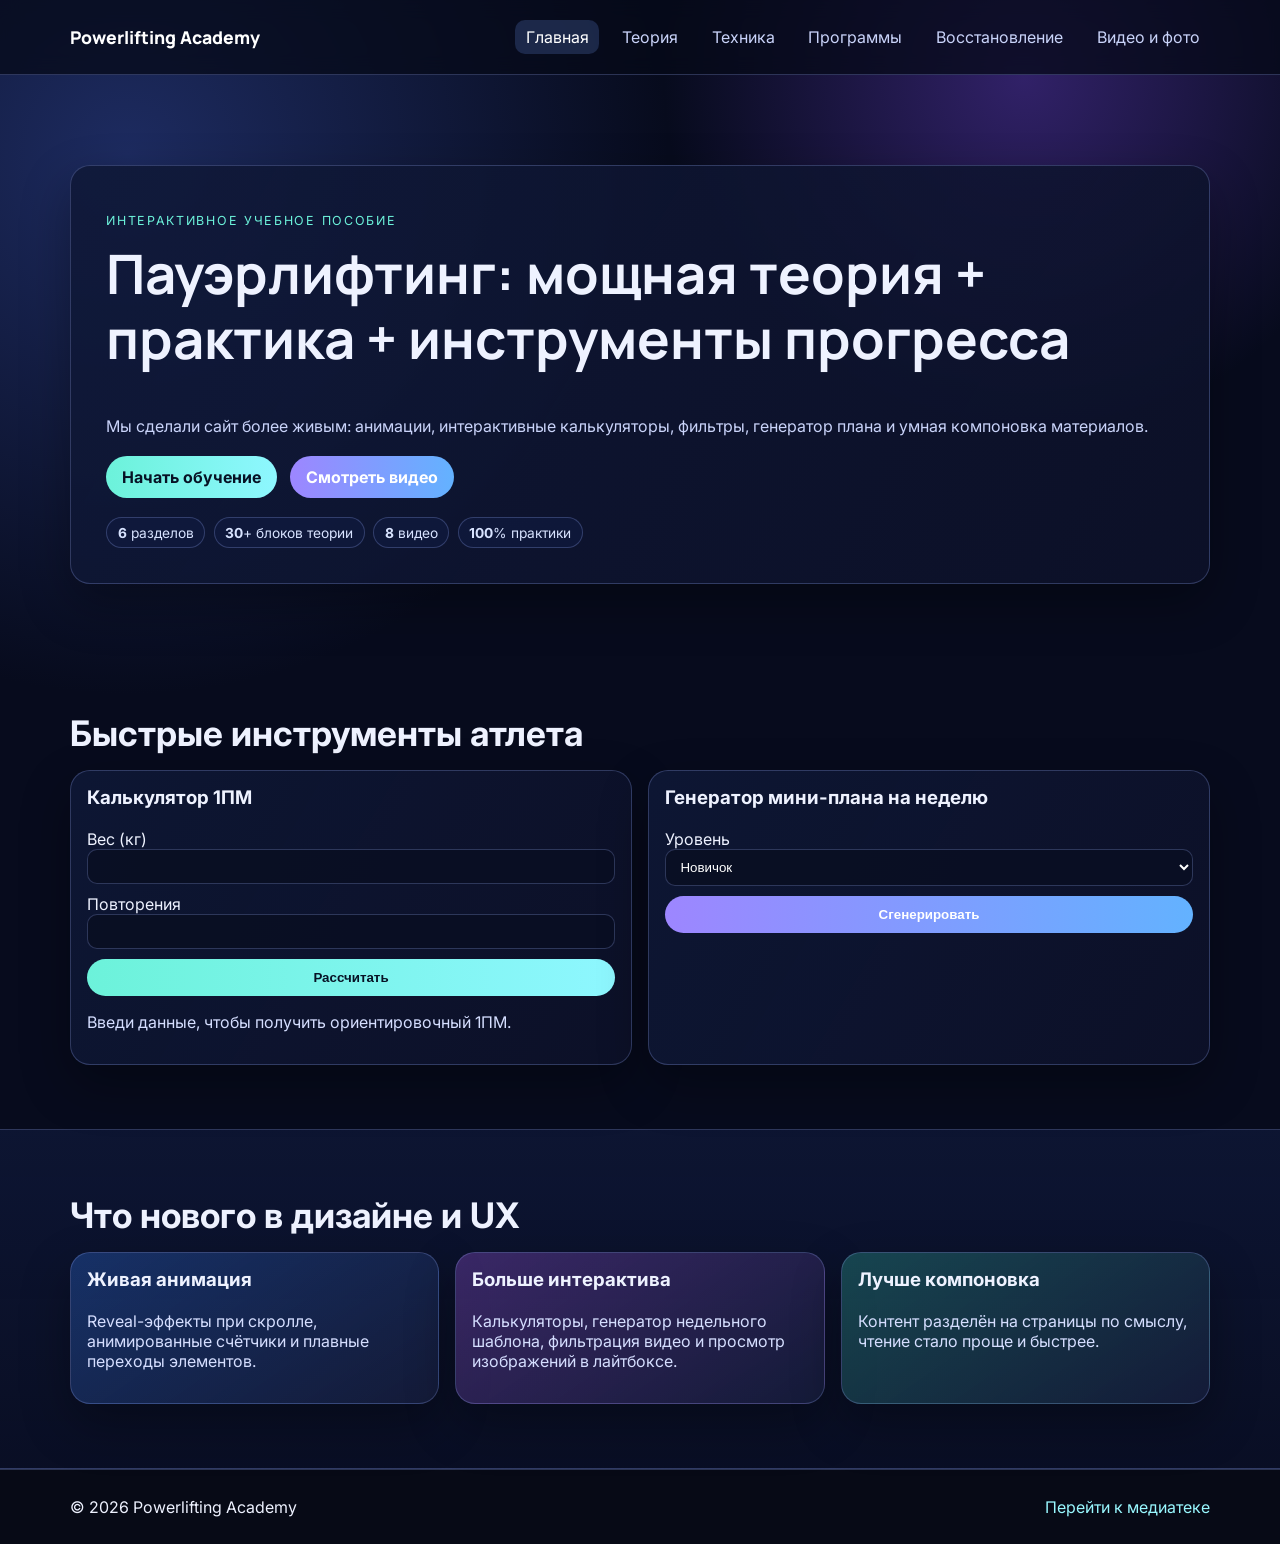
==== commit e9266665: "Add rich interactivity and animations across multi-page site" ====
--- a/index.html
+++ b/index.html
@@ -1,19 +1,13 @@
-﻿<!doctype html>
+<!doctype html>
 <html lang="ru">
   <head>
     <meta charset="UTF-8" />
     <meta name="viewport" content="width=device-width, initial-scale=1.0" />
-    <title>Железный конспект - Пауэрлифтинг без воды</title>
-    <meta
-      name="description"
-      content="Большой авторский сайт по пауэрлифтингу: техника, теория, программы, восстановление, курсы и медиатека без пустой мотивации и шаблонной воды."
-    />
+    <title>Powerlifting Academy — Главная</title>
+    <meta name="description" content="Интерактивное многостраничное учебное пособие по пауэрлифтингу." />
     <link rel="preconnect" href="https://fonts.googleapis.com" />
     <link rel="preconnect" href="https://fonts.gstatic.com" crossorigin />
-    <link
-      href="https://fonts.googleapis.com/css2?family=IBM+Plex+Mono:wght@400;500;700&family=IBM+Plex+Sans:wght@400;500;600;700&family=Russo+One&display=swap"
-      rel="stylesheet"
-    />
+    <link href="https://fonts.googleapis.com/css2?family=Inter:wght@400;500;600;700;800&family=Manrope:wght@700;800&display=swap" rel="stylesheet" />
     <link rel="stylesheet" href="styles.css" />
   </head>
   <body data-page="home">
@@ -23,7 +17,7 @@
 
     <header class="site-header">
       <div class="container nav-wrap">
-        <a class="logo" href="index.html">Железный конспект</a>
+        <a class="logo" href="index.html">Powerlifting Academy</a>
         <button id="menuToggle" class="menu-toggle" aria-label="Открыть меню" aria-expanded="false">☰</button>
         <nav id="mainNav" class="main-nav">
           <a class="active" href="index.html">Главная</a>
@@ -31,7 +25,6 @@
           <a href="technique.html">Техника</a>
           <a href="programs.html">Программы</a>
           <a href="recovery.html">Восстановление</a>
-          <a href="courses.html">Курсы</a>
           <a href="media.html">Видео и фото</a>
         </nav>
       </div>
@@ -39,91 +32,49 @@
 
     <main>
       <section class="hero">
-        <div class="container hero-shell">
-          <div class="hero-main reveal">
-            <p class="eyebrow">ЛИЧНЫЙ САЙТ ПРО ШТАНГУ</p>
-            <h1>Пауэрлифтинг <span>без сладкой воды</span></h1>
-            <p class="lead">
-              Я собрал сюда всё, что реально нужно человеку под штангой: как ставить технику, как строить цикл,
-              как не убиться объёмом, как выйти на помост без паники и как не путать мотивацию с системой.
-              Это не стерильная витрина и не лендинг с обещаниями за 7 дней. Это большой рабочий конспект по
-              приседу, жиму и тяге, написанный прямым языком и по делу.
-            </p>
-            <div class="hero-cta">
-              <a class="btn btn-primary" href="theory.html">Зайти в базу</a>
-              <a class="btn btn-secondary" href="programs.html">Собрать цикл</a>
-              <a class="btn btn-ghost" href="media.html">Открыть медиатеку</a>
-            </div>
-            <div class="pill-row">
-              <span><b data-counter="7">0</b> больших страниц</span>
-              <span><b data-counter="60">0</b>+ тематических блоков</span>
-              <span><b data-counter="30">0</b>+ практических правил</span>
-              <span><b data-counter="18">0</b>+ видео и визуальных разборов</span>
-            </div>
-            <p
-              class="hero-note"
-              data-lines="Если подход выглядел героически, но криво, это не прогресс.||Сила любит порядок: техника, объём, сон, а не случайный угар.||Тяжёлый вес нужен тогда, когда ты можешь им управлять, а не когда хочешь впечатлить зал."
-            >
-              Если подход выглядел героически, но криво, это не прогресс.
-            </p>
+        <div class="container hero-content reveal">
+          <p class="eyebrow">Интерактивное учебное пособие</p>
+          <h1>Пауэрлифтинг: мощная теория + практика + инструменты прогресса</h1>
+          <p class="lead">Мы сделали сайт более живым: анимации, интерактивные калькуляторы, фильтры, генератор плана и умная компоновка материалов.</p>
+          <div class="hero-cta">
+            <a class="btn btn-primary" href="theory.html">Начать обучение</a>
+            <a class="btn btn-secondary" href="media.html">Смотреть видео</a>
           </div>
-
-          <aside class="hero-side reveal">
-            <span class="side-label">ЗАЧЕМ ЭТОТ САЙТ</span>
-            <h2>Нормальный разбор того, что делает результат</h2>
-            <p>
-              Здесь логика простая: меньше позы, больше понятных решений. Если у тебя в приседе улетает таз, в жиме
-              гуляет касание, а в тяге старт похож на рывок спиной, значит нужен не очередной мотивационный ролик, а
-              понятная схема действий. Именно её этот сайт и даёт.
-            </p>
-            <ul class="feature-list">
-              <li>Разбор силы от базы до пика, чтобы понимать, почему ты вообще растёшь.</li>
-              <li>Техника в деталях: позиции, ошибки, подсказки, видеоанализ, чек-листы.</li>
-              <li>Программы без хаоса: как строить неделю, блок, разгрузку и подводку.</li>
-              <li>Восстановление без магии: сон, еда, стресс, маркеры усталости и действия по ним.</li>
-            </ul>
-            <div class="side-quote">
-              Если штанга тебя складывает, значит проблема обычно не в характере, а в сырой технике, плохом плане или
-              усталости, которую ты игнорируешь.
-            </div>
-          </aside>
+          <div class="pill-row">
+            <span><b data-counter="6">0</b> разделов</span>
+            <span><b data-counter="30">0</b>+ блоков теории</span>
+            <span><b data-counter="8">0</b> видео</span>
+            <span><b data-counter="100">0</b>% практики</span>
+          </div>
         </div>
       </section>
 
       <section class="section">
         <div class="container">
-          <div class="section-intro reveal">
-            <p class="eyebrow">ЧТО ВНУТРИ</p>
-            <h2 class="section-title">Не витрина, а <span>рабочий конспект</span></h2>
-            <p class="lead">
-              Каждый раздел здесь отвечает на конкретный вопрос: как двигаться, как прибавлять, как восстанавливаться,
-              что смотреть в видео и по каким признакам понимать, что ты идёшь правильно, а не просто устаёшь ради вида.
-            </p>
-          </div>
-
-          <div class="grid cards-3">
-            <article class="card reveal gradient-a">
-              <h3>Теория, которая нужна именно силовику</h3>
-              <p>
-                Без лишней физиологической романтики: специфичность, перегрузка, роль гипертрофии, нервной системы,
-                объёма, интенсивности и подводки к максимуму. Всё сводится к тому, чтобы понимать, почему план выглядит
-                именно так и почему тяжёлый вес не должен стоять в расписании просто потому что хочется.
-              </p>
+          <h2 class="reveal">Быстрые инструменты атлета</h2>
+          <div class="grid cards-2">
+            <article class="card reveal">
+              <h3>Калькулятор 1ПМ</h3>
+              <form id="ormForm" class="stack-form">
+                <label>Вес (кг)<input type="number" id="weightInput" min="1" required /></label>
+                <label>Повторения<input type="number" id="repsInput" min="1" max="12" required /></label>
+                <button class="btn btn-primary" type="submit">Рассчитать</button>
+              </form>
+              <p id="ormResult" class="muted">Введи данные, чтобы получить ориентировочный 1ПМ.</p>
             </article>
-            <article class="card reveal gradient-b">
-              <h3>Техника, чтобы не разваливаться на весах</h3>
-              <p>
-                Подробно разобраны присед, жим и тяга: как занять старт, что держать под контролем, где чаще всего
-                разваливается корпус, зачем снимать видео и как вычленять из него одну главную ошибку, а не десять сразу.
-              </p>
-            </article>
-            <article class="card reveal gradient-c">
-              <h3>Программирование и восстановление как одна система</h3>
-              <p>
-                Если ты не умеешь вовремя резать объём, не следишь за восстановлением и не понимаешь, где накопление, а
-                где пик, никакая мотивация тебя не спасёт. Поэтому здесь программы, разгрузки и бытовая дисциплина идут
-                вместе, а не отдельно друг от друга.
-              </p>
+            <article class="card reveal">
+              <h3>Генератор мини-плана на неделю</h3>
+              <form id="planForm" class="stack-form">
+                <label>Уровень
+                  <select id="levelInput">
+                    <option value="beginner">Новичок</option>
+                    <option value="intermediate">Средний</option>
+                    <option value="advanced">Продвинутый</option>
+                  </select>
+                </label>
+                <button class="btn btn-secondary" type="submit">Сгенерировать</button>
+              </form>
+              <ul id="planResult" class="muted"></ul>
             </article>
           </div>
         </div>
@@ -131,233 +82,11 @@
 
       <section class="section section-soft">
         <div class="container">
-          <div class="section-intro reveal">
-            <p class="eyebrow">БЫСТРЫЕ ИНСТРУМЕНТЫ</p>
-            <h2>Мини-сервисы, чтобы сразу считать и планировать</h2>
-            <p class="lead">
-              Иногда не нужен огромный текст. Иногда нужно быстро прикинуть максимум, собрать каркас недели и пойти
-              дальше работать. Эти блоки как раз для этого.
-            </p>
-          </div>
-
-          <div class="grid cards-2">
-            <article class="card reveal">
-              <h3>Калькулятор 1ПМ</h3>
-              <p class="muted">
-                Если ты работаешь без понимания ориентиров, ты чаще всего или недогружаешься, или геройствуешь. Введи вес
-                и количество повторений, чтобы получить грубую оценку 1ПМ и тренировочного максимума.
-              </p>
-              <form id="ormForm" class="stack-form">
-                <label>Вес (кг)<input type="number" id="weightInput" min="1" required /></label>
-                <label>Повторения<input type="number" id="repsInput" min="1" max="12" required /></label>
-                <button class="btn btn-primary" type="submit">Рассчитать</button>
-              </form>
-              <p id="ormResult" class="muted">Введи данные, чтобы получить оценку 1ПМ и тренировочного максимума.</p>
-            </article>
-
-            <article class="card reveal gradient-d">
-              <h3>Генератор мини-плана</h3>
-              <p class="muted">
-                Это не полноценная авторская программа, а быстрый шаблон, чтобы не собирать неделю из воздуха. Выбираешь
-                уровень и получаешь каркас микроцикла, который потом уже можно шлифовать под свои слабые места.
-              </p>
-              <form id="planForm" class="stack-form">
-                <label>
-                  Уровень
-                  <select id="levelInput">
-                    <option value="beginner">Новичок</option>
-                    <option value="intermediate">Средний</option>
-                    <option value="advanced">Продвинутый</option>
-                  </select>
-                </label>
-                <button class="btn btn-secondary" type="submit">Собрать план</button>
-              </form>
-              <ul id="planResult" class="muted"></ul>
-            </article>
-          </div>
-        </div>
-      </section>
-
-      <section class="section">
-        <div class="container">
-          <div class="section-intro reveal">
-            <p class="eyebrow">КАК ИДТИ ПО САЙТУ</p>
-            <h2>Нормальная последовательность, если хочешь расти, а не просто уставать</h2>
-            <p class="lead">
-              Пауэрлифтинг редко ломается из-за одной вещи. Обычно всё рушится цепочкой: не понял базу, не поставил
-              технику, неправильно раздал нагрузку, проигнорировал восстановление. Поэтому и изучать тему лучше в том же
-              порядке, а не наугад.
-            </p>
-          </div>
-
-          <div class="timeline">
-            <article class="card timeline-item reveal">
-              <p class="tiny-label">Шаг 01</p>
-              <strong>Теория</strong>
-              <p>Сначала понимаешь, что вообще двигает прогресс: специфичность, объём, интенсивность, утомление, подводка.</p>
-              <a class="btn btn-ghost" href="theory.html">Открыть теорию</a>
-            </article>
-            <article class="card timeline-item reveal">
-              <p class="tiny-label">Шаг 02</p>
-              <strong>Техника</strong>
-              <p>Потом проверяешь механику движений, потому что плохой паттерн размножать объёмом только вреднее.</p>
-              <a class="btn btn-ghost" href="technique.html">Открыть технику</a>
-            </article>
-            <article class="card timeline-item reveal">
-              <p class="tiny-label">Шаг 03</p>
-              <strong>Программы</strong>
-              <p>Дальше строишь цикл: частота, распределение тяжёлых и лёгких дней, подсобка, разгрузка, пик.</p>
-              <a class="btn btn-ghost" href="programs.html">Открыть программы</a>
-            </article>
-            <article class="card timeline-item reveal">
-              <p class="tiny-label">Шаг 04</p>
-              <strong>Восстановление</strong>
-              <p>И уже на этом фоне докручиваешь сон, питание и бытовую дисциплину, чтобы план реально отрабатывался.</p>
-              <a class="btn btn-ghost" href="recovery.html">Открыть восстановление</a>
-            </article>
-          </div>
-        </div>
-      </section>
-
-      <section class="section section-soft">
-        <div class="container">
-          <div class="section-intro reveal">
-            <p class="eyebrow">ЛОГИКА ПРОГРЕССА</p>
-            <h2>Что чаще всего убивает результат</h2>
-            <p class="lead">
-              Почти всегда проблема не в отсутствии старания. Проблема в том, что старание прикладывается не туда. Ниже
-              четыре самых частых сценария, из-за которых люди буксуют месяцами.
-            </p>
-          </div>
-
-          <div class="grid cards-4">
-            <article class="card reveal gradient-a">
-              <h3>Слишком тяжело слишком часто</h3>
-              <p>
-                Если каждая неделя выглядит как тест на характер, ты не строишь силу, а расходуешь её. Тяжёлые веса нужны,
-                но они работают только на фоне базы и восстановления.
-              </p>
-            </article>
-            <article class="card reveal gradient-b">
-              <h3>Техника подменяется выживанием</h3>
-              <p>
-                Многие считают хороший подъём тем, который удалось дожать любой ценой. Но если траектория развалилась,
-                корпус сложился и позиция ушла, это не хороший сет, а подсказка, что вес или задача были выбраны плохо.
-              </p>
-            </article>
-            <article class="card reveal gradient-c">
-              <h3>Нет контроля усталости</h3>
-              <p>
-                Люди умеют добавлять вес, но не умеют вовремя убрать объём. В итоге сон падает, скорость штанги исчезает,
-                а они продолжают делать вид, что всё идёт по плану.
-              </p>
-            </article>
-            <article class="card reveal gradient-d">
-              <h3>Мало конкретики после тренировки</h3>
-              <p>
-                После сета нужно понимать не только «тяжело было или нет», а что конкретно сломалось: брейсинг, глубина,
-                касание, старт, локаут. Без этого анализ бесполезен.
-              </p>
-            </article>
-          </div>
-        </div>
-      </section>
-
-      <section class="section">
-        <div class="container">
-          <div class="section-intro reveal">
-            <p class="eyebrow">СТАРТ В ТЕМУ</p>
-            <h2>Видео для быстрого входа</h2>
-            <p class="lead">
-              Если удобнее сначала увидеть движение, а потом читать, вот базовые ролики. Смотри их не как фон, а как
-              материал для сравнения со своей техникой: где стоит корпус, как идёт траектория, что происходит в слабой фазе.
-            </p>
-          </div>
-
-          <div class="video-grid">
-            <article class="video-card reveal">
-              <h3>Пауэрлифтинг для тех, кто только влез</h3>
-              <div class="video-wrapper"><iframe src="https://www.youtube.com/embed/aclHkVaku9U" allowfullscreen></iframe></div>
-            </article>
-            <article class="video-card reveal">
-              <h3>Техника тройки движений без сказок</h3>
-              <div class="video-wrapper"><iframe src="https://www.youtube.com/embed/rT7DgCr-3pg" allowfullscreen></iframe></div>
-            </article>
-            <article class="video-card reveal">
-              <h3>Как реально растить силу, а не только эго</h3>
-              <div class="video-wrapper"><iframe src="https://www.youtube.com/embed/p2OPUi4xGrM" allowfullscreen></iframe></div>
-            </article>
-          </div>
-        </div>
-      </section>
-
-      <section class="section section-soft">
-        <div class="container">
-          <div class="section-intro reveal">
-            <p class="eyebrow">ВИЗУАЛЬНЫЙ БЛОК</p>
-            <h2>Смотреть на штангу тоже надо уметь</h2>
-            <p class="lead">
-              Фотографии здесь не для красоты. Они нужны, чтобы замечать позиции, состояние корпуса, настройку перед
-              подходом и общую механику движения. Именно поэтому в медиатеке и на внутренних страницах много визуала.
-            </p>
-          </div>
-          <div class="image-grid">
-            <figure class="image-card reveal">
-              <img class="zoomable" src="https://images.unsplash.com/photo-1534367610401-9f5ed68180aa?auto=format&fit=crop&w=1400&q=80" alt="Силовая сессия" />
-              <figcaption>Тяжёлый день хорош не потому, что он тяжёлый, а потому что ты им управляешь.</figcaption>
-            </figure>
-            <figure class="image-card reveal">
-              <img class="zoomable" src="https://images.unsplash.com/photo-1571019614242-c5c5dee9f50b?auto=format&fit=crop&w=1400&q=80" alt="Силовой зал" />
-              <figcaption>Скорость и контроль часто говорят о готовности больше, чем голое желание навалить.</figcaption>
-            </figure>
-            <figure class="image-card reveal">
-              <img class="zoomable" src="https://images.unsplash.com/photo-1549570652-97324981a6fd?auto=format&fit=crop&w=1400&q=80" alt="Штанга" />
-              <figcaption>Перед тяжёлым сетом важны ритуал, дыхание и ясная задача, а не хаотичный адреналин.</figcaption>
-            </figure>
-            <figure class="image-card reveal">
-              <img class="zoomable" src="https://images.unsplash.com/photo-1571902943202-507ec2618e8f?auto=format&fit=crop&w=1400&q=80" alt="Подготовка" />
-              <figcaption>Подготовка к прогрессу выглядит скучнее, чем мотивационные ролики, зато работает сильно лучше.</figcaption>
-            </figure>
-          </div>
-        </div>
-      </section>
-
-      <section class="section">
-        <div class="container">
-          <div class="section-intro reveal">
-            <p class="eyebrow">МАРШРУТЫ ПО ЦЕЛИ</p>
-            <h2>Авторские курсы под конкретный результат</h2>
-            <p class="lead">
-              Если не хочется выдёргивать знания по кускам, можно идти через готовые направления. Каждый курс завязан на
-              понятную цель, контрольные точки и набор решений, которые реально двигают цифру вверх.
-            </p>
-          </div>
-
+          <h2 class="reveal">Что нового в дизайне и UX</h2>
           <div class="grid cards-3">
-            <article class="card reveal gradient-a">
-              <h3>Жим 100 кг</h3>
-              <p>
-                Для тех, кто давно крутится вокруг одной отметки, теряет касание или не умеет держать позицию на тяжёлых
-                сетах. Внутри: техника, структура недель, работа на трицепс, паузы и контроль стабильности.
-              </p>
-              <a class="btn btn-primary" href="courses.html#bench-100">Открыть курс</a>
-            </article>
-            <article class="card reveal gradient-b">
-              <h3>Присед 140 кг</h3>
-              <p>
-                Для тех, кого складывает внизу, кто теряет глубину, уходит на носок или встаёт спиной вместо ног. Внутри:
-                брейсинг, темп, паузы, объёмная база и выход на тяжёлые тройки и двойки.
-              </p>
-              <a class="btn btn-secondary" href="courses.html#squat-140">Открыть курс</a>
-            </article>
-            <article class="card reveal gradient-c">
-              <h3>Тяга 180 кг</h3>
-              <p>
-                Для тех, у кого старт рвётся руками, штанга уходит от тела, а локаут превращается в бой с самим собой.
-                Внутри: позиция, натяжение, блоки, дефицит и грамотный выход к тяжёлым синглам.
-              </p>
-              <a class="btn btn-primary" href="courses.html#deadlift-180">Открыть курс</a>
-            </article>
+            <article class="card gradient-a reveal tilt"><h3>Живая анимация</h3><p>Reveal-эффекты при скролле, анимированные счётчики и плавные переходы элементов.</p></article>
+            <article class="card gradient-b reveal tilt"><h3>Больше интерактива</h3><p>Калькуляторы, генератор недельного шаблона, фильтрация видео и просмотр изображений в лайтбоксе.</p></article>
+            <article class="card gradient-c reveal tilt"><h3>Лучше компоновка</h3><p>Контент разделён на страницы по смыслу, чтение стало проще и быстрее.</p></article>
           </div>
         </div>
       </section>
@@ -365,8 +94,8 @@
 
     <footer class="site-footer">
       <div class="container footer-wrap">
-        <p>© 2026 Железный конспект</p>
-        <a href="theory.html">Перейти к теории</a>
+        <p>© 2026 Powerlifting Academy</p>
+        <a href="media.html">Перейти к медиатеке</a>
       </div>
     </footer>
 
--- a/styles.css
+++ b/styles.css
@@ -1,894 +1,105 @@
-﻿:root {
-  --bg-0: #07090d;
-  --bg-1: #11161f;
-  --bg-2: #171d28;
-  --paper: #f5f0e6;
-  --muted: #c9c2b2;
-  --line: rgba(255, 245, 220, 0.13);
-  --line-strong: rgba(255, 245, 220, 0.24);
-  --accent: #ff6237;
-  --accent-2: #f2ff62;
-  --accent-3: #62d5ff;
-  --accent-4: #7cff9c;
-  --panel: rgba(14, 17, 25, 0.82);
-  --panel-soft: rgba(20, 24, 34, 0.62);
-  --shadow: 0 24px 60px rgba(0, 0, 0, 0.32);
+:root {
+  --bg: #070b1d;
+  --text: #eef2ff;
+  --muted: #c9d3f9;
+  --line: rgba(156, 177, 255, 0.25);
+  --brand: #6cf2da;
+  --brand2: #9d86ff;
+  --brand3: #63b2ff;
+  --card: rgba(13, 22, 52, 0.72);
 }
+* { box-sizing: border-box; }
+html, body { margin: 0; padding: 0; font-family: Inter, system-ui, sans-serif; color: var(--text); background: radial-gradient(1200px circle at 10% 10%, #1d2b60 0%, transparent 45%), radial-gradient(900px circle at 80% 5%, #312168 0%, transparent 40%), var(--bg); }
+body { overflow-x: hidden; }
 
-* {
-  box-sizing: border-box;
+.scroll-progress { position: fixed; top: 0; left: 0; height: 3px; width: 0; background: linear-gradient(90deg, var(--brand), var(--brand3)); z-index: 120; transition: width .1s linear; }
+.bg-orb { position: fixed; z-index: -1; border-radius: 50%; filter: blur(30px); opacity: .45; pointer-events: none; transition: transform .2s linear; }
+.orb-1 { width: 320px; height: 320px; background: #33d3ff; top: -90px; left: -80px; }
+.orb-2 { width: 260px; height: 260px; background: #8d6dff; bottom: 8%; right: -60px; }
+.orb-3 { width: 220px; height: 220px; background: #46f5a8; top: 35%; left: 72%; }
+
+.container { width: min(1140px, 92vw); margin: 0 auto; }
+.site-header { position: sticky; top: 0; z-index: 100; background: rgba(6, 10, 24, .75); backdrop-filter: blur(10px); border-bottom: 1px solid var(--line); }
+.nav-wrap { min-height: 74px; display: flex; align-items: center; justify-content: space-between; gap: 1rem; }
+.logo { color: #fff; text-decoration: none; font-family: Manrope, Inter, sans-serif; font-size: 1.1rem; font-weight: 800; }
+.main-nav { display: flex; gap: .8rem; }
+.main-nav a { color: var(--muted); text-decoration: none; padding: .45rem .65rem; border-radius: 10px; transition: .2s; }
+.main-nav a:hover, .main-nav a.active { color: #fff; background: rgba(115, 157, 255, .2); }
+.menu-toggle { display: none; border: 1px solid var(--line); background: transparent; color: #fff; border-radius: 10px; padding: .35rem .55rem; }
+
+h1,h2,h3 { margin-top: 0; line-height: 1.2; }
+h1 { font-size: clamp(2rem, 5vw, 3.4rem); font-family: Manrope, Inter, sans-serif; }
+h2 { font-size: clamp(1.55rem, 3vw, 2.2rem); margin-bottom: 1rem; }
+.lead, .muted { color: var(--muted); }
+
+.hero { padding: 5.6rem 0 4rem; }
+.hero-content, .card { background: linear-gradient(120deg, rgba(15, 24, 55, .88), rgba(13, 18, 42, .84)); border: 1px solid var(--line); border-radius: 20px; box-shadow: 0 20px 50px rgba(0, 0, 0, .32); }
+.hero-content { padding: clamp(1.2rem, 3vw, 2.2rem); }
+.card { padding: 1rem; }
+.eyebrow { color: var(--brand); text-transform: uppercase; letter-spacing: 1.7px; font-size: .78rem; }
+.hero-cta { display: flex; flex-wrap: wrap; gap: .8rem; margin: 1.2rem 0; }
+.btn { text-decoration: none; border-radius: 999px; padding: .7rem 1rem; font-weight: 700; border: 0; cursor: pointer; }
+.btn-primary { color: #071225; background: linear-gradient(90deg, var(--brand), #8ef7ff); }
+.btn-secondary { color: #fff; background: linear-gradient(90deg, var(--brand2), var(--brand3)); }
+
+.pill-row { display: flex; flex-wrap: wrap; gap: .55rem; }
+.pill-row span { border: 1px solid var(--line); background: rgba(16, 26, 63, .7); border-radius: 999px; padding: .4rem .65rem; color: #d8e3ff; font-size: .86rem; }
+
+.section { padding: 4rem 0; }
+.section-soft { background: linear-gradient(180deg, rgba(18, 29, 67, .55), rgba(11, 18, 45, .45)); border-top: 1px solid var(--line); border-bottom: 1px solid var(--line); }
+.page-main { padding-top: 1rem; }
+.page-hero { padding: 3rem 0 1rem; }
+.grid { display: grid; gap: 1rem; }
+.cards-2 { grid-template-columns: repeat(2, minmax(0, 1fr)); }
+.cards-3 { grid-template-columns: repeat(3, minmax(0, 1fr)); }
+.card p, .card li { color: #d5deff; }
+.card ul, .card ol { margin: 0; padding-left: 1.15rem; }
+.gradient-a { background: linear-gradient(145deg, rgba(54,130,255,.28), rgba(22,29,60,.82)); }
+.gradient-b { background: linear-gradient(145deg, rgba(182,98,255,.28), rgba(22,29,60,.82)); }
+.gradient-c { background: linear-gradient(145deg, rgba(60,226,189,.25), rgba(22,29,60,.82)); }
+
+.stack-form { display: grid; gap: .6rem; margin-bottom: .6rem; }
+.stack-form input, .stack-form select { width: 100%; padding: .58rem .65rem; border-radius: 10px; border: 1px solid var(--line); background: rgba(9,15,35,.9); color: #fff; }
+
+.tab-controls { display: flex; flex-wrap: wrap; gap: .55rem; margin-bottom: .8rem; }
+.filter-btn { border: 1px solid var(--line); background: rgba(15,23,48,.8); color: #dce6ff; padding: .45rem .72rem; border-radius: 999px; cursor: pointer; }
+.filter-btn.active { background: linear-gradient(90deg, var(--brand2), var(--brand3)); color: #fff; }
+.tab-panel { display: none; }
+.tab-panel.active { display: block; animation: fadeUp .45s ease; }
+
+.video-grid { display: grid; grid-template-columns: repeat(2, minmax(0,1fr)); gap: 1rem; margin-bottom: 1rem; }
+.video-card, .image-card { background: var(--card); border: 1px solid var(--line); border-radius: 16px; padding: .8rem; }
+.video-wrapper { aspect-ratio: 16/9; overflow: hidden; border-radius: 12px; }
+.video-wrapper iframe { width: 100%; height: 100%; border: 0; }
+.image-grid { display: grid; grid-template-columns: repeat(3, minmax(0,1fr)); gap: 1rem; }
+.image-card img { width: 100%; height: 220px; object-fit: cover; border-radius: 10px; cursor: zoom-in; }
+.image-card figcaption { color: var(--muted); margin-top: .5rem; font-size: .9rem; }
+.check-grid { display: grid; grid-template-columns: repeat(2, minmax(0,1fr)); gap: .45rem; }
+.check-grid label { background: rgba(11,20,46,.75); border: 1px solid var(--line); border-radius: 10px; padding: .55rem .65rem; }
+.faq-list { display: grid; gap: .8rem; }
+summary { cursor: pointer; font-weight: 700; }
+
+.reveal { opacity: 0; transform: translateY(20px) scale(.98); transition: .55s ease; }
+.reveal.visible { opacity: 1; transform: translateY(0) scale(1); }
+.tilt { transform-style: preserve-3d; transition: transform .2s ease; }
+
+.to-top { position: fixed; right: 16px; bottom: 16px; width: 42px; height: 42px; border-radius: 50%; border: 1px solid var(--line); background: rgba(9,15,35,.88); color: #fff; cursor: pointer; opacity: 0; pointer-events: none; transition: .2s; z-index: 80; }
+.to-top.show { opacity: 1; pointer-events: auto; }
+.lightbox { position: fixed; inset: 0; background: rgba(2, 4, 10, .85); display: grid; place-items: center; z-index: 140; opacity: 0; pointer-events: none; transition: .2s; }
+.lightbox.show { opacity: 1; pointer-events: auto; }
+.lightbox img { max-width: min(92vw, 1100px); max-height: 85vh; border-radius: 14px; border: 1px solid rgba(255,255,255,.25); }
+
+.site-footer { border-top: 1px solid var(--line); background: rgba(7, 10, 22, .9); }
+.footer-wrap { min-height: 74px; display: flex; align-items: center; justify-content: space-between; gap: .6rem; }
+.footer-wrap a { color: #99f8ff; text-decoration: none; }
+
+@keyframes fadeUp { from { opacity: 0; transform: translateY(16px); } to { opacity: 1; transform: translateY(0); } }
+
+@media (max-width: 980px) { .cards-3, .image-grid { grid-template-columns: 1fr 1fr; } }
+@media (max-width: 760px) {
+  .menu-toggle { display: inline-flex; }
+  .main-nav { display: none; position: absolute; top: 74px; left: 0; right: 0; flex-direction: column; background: rgba(6,10,24,.96); border-bottom: 1px solid var(--line); padding: .9rem 4vw; }
+  .main-nav.open { display: flex; }
+  .cards-2, .cards-3, .video-grid, .image-grid, .check-grid { grid-template-columns: 1fr; }
+  .section { padding: 3.1rem 0; }
 }
-
-html,
-body {
-  margin: 0;
-  padding: 0;
-}
-
-html {
-  scroll-behavior: smooth;
-}
-
-body {
-  position: relative;
-  overflow-x: hidden;
-  font-family: 'IBM Plex Sans', 'Segoe UI', sans-serif;
-  color: var(--paper);
-  background:
-    radial-gradient(900px circle at 10% 0%, rgba(255, 98, 55, 0.16), transparent 44%),
-    radial-gradient(780px circle at 88% 12%, rgba(98, 213, 255, 0.16), transparent 42%),
-    radial-gradient(840px circle at 52% 100%, rgba(124, 255, 156, 0.12), transparent 46%),
-    linear-gradient(180deg, var(--bg-0), var(--bg-1) 48%, var(--bg-2));
-}
-
-body::before {
-  content: '';
-  position: fixed;
-  inset: 0;
-  pointer-events: none;
-  background:
-    linear-gradient(rgba(255, 255, 255, 0.03) 1px, transparent 1px),
-    linear-gradient(90deg, rgba(255, 255, 255, 0.03) 1px, transparent 1px);
-  background-size: 34px 34px;
-  mask-image: linear-gradient(180deg, rgba(0, 0, 0, 0.68), transparent 94%);
-  opacity: 0.34;
-}
-
-body::after {
-  content: '';
-  position: fixed;
-  inset: 0;
-  pointer-events: none;
-  background: linear-gradient(120deg, transparent 0%, rgba(255, 255, 255, 0.02) 48%, transparent 100%);
-  opacity: 0.3;
-}
-
-img {
-  display: block;
-  max-width: 100%;
-}
-
-iframe {
-  display: block;
-}
-
-a {
-  color: inherit;
-}
-
-p,
-li,
-label,
-summary,
-input,
-select,
-button {
-  font-size: 1rem;
-  line-height: 1.65;
-}
-
-.container {
-  width: min(1180px, 92vw);
-  margin: 0 auto;
-}
-
-.scroll-progress {
-  position: fixed;
-  inset: 0 auto auto 0;
-  width: 0;
-  height: 4px;
-  background: linear-gradient(90deg, var(--accent), var(--accent-2), var(--accent-3));
-  z-index: 140;
-  transition: width 0.08s linear;
-}
-
-.bg-orb {
-  position: fixed;
-  border-radius: 50%;
-  filter: blur(50px);
-  opacity: 0.32;
-  pointer-events: none;
-  z-index: -1;
-  transition: transform 0.2s linear;
-}
-
-.orb-1 {
-  top: -140px;
-  left: -120px;
-  width: 420px;
-  height: 420px;
-  background: rgba(255, 98, 55, 0.9);
-}
-
-.orb-2 {
-  top: 16%;
-  right: -120px;
-  width: 360px;
-  height: 360px;
-  background: rgba(98, 213, 255, 0.86);
-}
-
-.orb-3 {
-  bottom: 8%;
-  left: 62%;
-  width: 320px;
-  height: 320px;
-  background: rgba(124, 255, 156, 0.78);
-}
-
-.site-header {
-  position: sticky;
-  top: 0;
-  z-index: 130;
-  border-bottom: 1px solid var(--line);
-  background: rgba(7, 9, 13, 0.82);
-  backdrop-filter: blur(14px);
-}
-
-.nav-wrap {
-  position: relative;
-  min-height: 78px;
-  display: flex;
-  align-items: center;
-  justify-content: space-between;
-  gap: 1rem;
-}
-
-.logo {
-  text-decoration: none;
-  font-family: 'Russo One', 'IBM Plex Sans', sans-serif;
-  text-transform: uppercase;
-  letter-spacing: 0.08em;
-  font-size: clamp(1.15rem, 2.6vw, 1.55rem);
-}
-
-.main-nav {
-  display: flex;
-  align-items: center;
-  gap: 0.7rem;
-}
-
-.main-nav a {
-  text-decoration: none;
-  color: var(--muted);
-  border: 1px solid transparent;
-  border-radius: 999px;
-  padding: 0.46rem 0.8rem;
-  transition: 0.22s ease;
-}
-
-.main-nav a:hover,
-.main-nav a.active {
-  color: var(--paper);
-  border-color: var(--line);
-  background: rgba(255, 255, 255, 0.05);
-}
-
-.menu-toggle {
-  display: none;
-  border: 1px solid var(--line);
-  border-radius: 12px;
-  background: rgba(255, 255, 255, 0.05);
-  color: var(--paper);
-  padding: 0.34rem 0.62rem;
-  cursor: pointer;
-}
-
-h1,
-h2,
-h3 {
-  margin-top: 0;
-  margin-bottom: 0.75rem;
-  line-height: 1.08;
-  text-transform: uppercase;
-}
-
-h1,
-h2 {
-  font-family: 'Russo One', 'IBM Plex Sans', sans-serif;
-  letter-spacing: 0.04em;
-}
-
-h1 {
-  font-size: clamp(2.5rem, 6vw, 4.9rem);
-}
-
-h2 {
-  font-size: clamp(1.8rem, 4vw, 3rem);
-}
-
-h3 {
-  font-size: clamp(1.05rem, 2.5vw, 1.34rem);
-}
-
-.eyebrow,
-.side-label,
-.tiny-label,
-.pill-row span,
-.filter-btn,
-.btn,
-.logo,
-summary {
-  font-family: 'IBM Plex Mono', 'Consolas', monospace;
-}
-
-.eyebrow,
-.side-label,
-.tiny-label {
-  display: inline-flex;
-  align-items: center;
-  gap: 0.45rem;
-  margin-bottom: 0.75rem;
-  color: var(--accent-2);
-  letter-spacing: 0.12em;
-  text-transform: uppercase;
-  font-size: 0.74rem;
-}
-
-.eyebrow::before,
-.side-label::before,
-.tiny-label::before {
-  content: '';
-  width: 14px;
-  height: 2px;
-  background: currentColor;
-}
-
-.lead,
-.muted {
-  color: var(--muted);
-}
-
-.hero {
-  padding: 4.4rem 0 2.5rem;
-}
-
-.hero-shell,
-.split-grid {
-  display: grid;
-  gap: 1rem;
-  grid-template-columns: minmax(0, 1.35fr) minmax(280px, 0.9fr);
-}
-
-.hero-main,
-.hero-side,
-.card,
-.stat-card,
-.media-highlight {
-  position: relative;
-  overflow: hidden;
-  border: 1px solid var(--line);
-  border-radius: 28px;
-  background: linear-gradient(180deg, rgba(18, 22, 31, 0.94), rgba(11, 13, 19, 0.82));
-  box-shadow: var(--shadow);
-}
-
-.hero-main,
-.hero-side {
-  padding: clamp(1.2rem, 3vw, 2rem);
-}
-
-.hero-main::before,
-.hero-side::before,
-.card::before,
-.stat-card::before,
-.media-highlight::before {
-  content: '';
-  position: absolute;
-  inset: 0;
-  background: linear-gradient(135deg, rgba(255, 255, 255, 0.05), transparent 32%, transparent 72%, rgba(255, 255, 255, 0.05));
-  pointer-events: none;
-}
-
-.hero-main h1 span,
-.section-title span,
-.card h3 span {
-  color: var(--accent-2);
-}
-
-.hero-cta {
-  display: flex;
-  flex-wrap: wrap;
-  gap: 0.75rem;
-  margin: 1.25rem 0 1rem;
-}
-
-.btn {
-  display: inline-flex;
-  align-items: center;
-  justify-content: center;
-  border: 0;
-  border-radius: 999px;
-  text-decoration: none;
-  text-transform: uppercase;
-  letter-spacing: 0.06em;
-  font-weight: 700;
-  padding: 0.84rem 1.16rem;
-  cursor: pointer;
-  transition: transform 0.2s ease, box-shadow 0.2s ease;
-}
-
-.btn:hover {
-  transform: translateY(-2px);
-  box-shadow: 0 12px 24px rgba(0, 0, 0, 0.22);
-}
-
-.btn-primary {
-  color: #111;
-  background: linear-gradient(90deg, var(--accent-2), #fff19f);
-}
-
-.btn-secondary {
-  color: var(--paper);
-  background: linear-gradient(90deg, var(--accent), #ff8d52);
-}
-
-.btn-ghost {
-  border: 1px solid var(--line-strong);
-  background: rgba(255, 255, 255, 0.04);
-}
-
-.pill-row,
-.tag-row {
-  display: flex;
-  flex-wrap: wrap;
-  gap: 0.6rem;
-}
-
-.pill-row span,
-.tag-row span {
-  display: inline-flex;
-  align-items: center;
-  gap: 0.38rem;
-  border: 1px solid var(--line);
-  border-radius: 999px;
-  padding: 0.46rem 0.74rem;
-  background: rgba(255, 255, 255, 0.04);
-  color: #f0eada;
-  font-size: 0.86rem;
-}
-
-.pill-row b {
-  color: var(--accent-3);
-}
-
-.hero-note,
-.side-quote,
-.quote-line {
-  border: 1px solid var(--line);
-  border-radius: 20px;
-  padding: 0.95rem 1rem;
-  background: rgba(255, 255, 255, 0.04);
-}
-
-.hero-note {
-  margin-top: 1rem;
-  color: #f4efde;
-  transition: opacity 0.24s ease, transform 0.24s ease;
-}
-
-.hero-note.is-swapping {
-  opacity: 0.5;
-  transform: translateY(4px);
-}
-
-.side-quote {
-  margin-top: 1rem;
-  color: var(--accent-3);
-}
-
-.page-main {
-  padding-top: 0.6rem;
-}
-
-.page-hero {
-  padding: 2.5rem 0 0.6rem;
-}
-
-.section {
-  padding: 3.8rem 0;
-}
-
-.section-soft {
-  position: relative;
-  border-top: 1px solid var(--line);
-  border-bottom: 1px solid var(--line);
-  background:
-    linear-gradient(180deg, rgba(255, 255, 255, 0.04), rgba(255, 255, 255, 0.02)),
-    linear-gradient(180deg, rgba(18, 22, 31, 0.48), rgba(11, 13, 19, 0.3));
-}
-
-.section-intro {
-  max-width: 840px;
-  margin-bottom: 1.25rem;
-}
-
-.grid {
-  display: grid;
-  gap: 1rem;
-}
-
-.cards-2 {
-  grid-template-columns: repeat(2, minmax(0, 1fr));
-}
-
-.cards-3 {
-  grid-template-columns: repeat(3, minmax(0, 1fr));
-}
-
-.cards-4,
-.stats-grid {
-  display: grid;
-  gap: 1rem;
-  grid-template-columns: repeat(4, minmax(0, 1fr));
-}
-
-.card,
-.stat-card,
-.media-highlight {
-  padding: 1.15rem;
-}
-
-.card p,
-.card li,
-.stat-card p,
-.media-highlight p,
-details p,
-label,
-summary {
-  color: #e9e1d2;
-}
-
-.card ul,
-.card ol,
-.stat-card ul,
-.stat-card ol {
-  margin: 0;
-  padding-left: 1.15rem;
-}
-
-.card li + li,
-.stat-card li + li,
-.faq-list details p,
-.timeline-item li + li {
-  margin-top: 0.34rem;
-}
-
-.gradient-a {
-  background: linear-gradient(180deg, rgba(255, 98, 55, 0.2), rgba(11, 13, 19, 0.92));
-}
-
-.gradient-b {
-  background: linear-gradient(180deg, rgba(98, 213, 255, 0.2), rgba(11, 13, 19, 0.92));
-}
-
-.gradient-c {
-  background: linear-gradient(180deg, rgba(124, 255, 156, 0.2), rgba(11, 13, 19, 0.92));
-}
-
-.gradient-d {
-  background: linear-gradient(180deg, rgba(242, 255, 98, 0.14), rgba(11, 13, 19, 0.92));
-}
-
-.stack-form {
-  display: grid;
-  gap: 0.75rem;
-}
-
-.stack-form label {
-  display: grid;
-  gap: 0.36rem;
-}
-
-.stack-form input,
-.stack-form select {
-  width: 100%;
-  border: 1px solid var(--line);
-  border-radius: 14px;
-  padding: 0.78rem 0.82rem;
-  background: rgba(255, 255, 255, 0.05);
-  color: var(--paper);
-}
-
-.stack-form input:focus,
-.stack-form select:focus {
-  outline: 2px solid rgba(98, 213, 255, 0.32);
-  outline-offset: 1px;
-}
-
-.tab-controls {
-  display: flex;
-  flex-wrap: wrap;
-  gap: 0.6rem;
-  margin-bottom: 1rem;
-}
-
-.filter-btn {
-  border: 1px solid var(--line);
-  border-radius: 999px;
-  padding: 0.54rem 0.88rem;
-  background: rgba(255, 255, 255, 0.04);
-  color: var(--muted);
-  text-transform: uppercase;
-  letter-spacing: 0.04em;
-  cursor: pointer;
-  transition: 0.22s ease;
-}
-
-.filter-btn.active,
-.filter-btn:hover {
-  color: #111;
-  border-color: transparent;
-  background: linear-gradient(90deg, var(--accent-2), #fff1a2);
-}
-
-.tab-panel {
-  display: none;
-}
-
-.tab-panel.active {
-  display: block;
-  animation: fadeUp 0.4s ease;
-}
-
-.feature-list {
-  display: grid;
-  gap: 0.42rem;
-  padding-left: 1.12rem;
-}
-
-.feature-list li::marker,
-.card ul li::marker,
-.card ol li::marker {
-  color: var(--accent-2);
-}
-
-.data-grid,
-.quote-grid,
-.timeline,
-.route-grid,
-.info-grid {
-  display: grid;
-  gap: 1rem;
-}
-
-.data-grid,
-.route-grid {
-  grid-template-columns: repeat(3, minmax(0, 1fr));
-}
-
-.quote-grid,
-.info-grid {
-  grid-template-columns: repeat(2, minmax(0, 1fr));
-}
-
-.timeline {
-  grid-template-columns: repeat(4, minmax(0, 1fr));
-}
-
-.timeline-item {
-  position: relative;
-  min-height: 100%;
-}
-
-.timeline-item strong,
-.stat-card strong {
-  display: inline-block;
-  margin-bottom: 0.75rem;
-  font-family: 'Russo One', 'IBM Plex Sans', sans-serif;
-  letter-spacing: 0.04em;
-}
-
-.stat-card strong {
-  font-size: clamp(1.8rem, 4vw, 2.5rem);
-  color: var(--accent-2);
-}
-
-.timeline-item strong {
-  font-size: 1.08rem;
-}
-
-.timeline-item .tiny-label {
-  color: var(--accent-3);
-}
-
-.check-grid {
-  display: grid;
-  grid-template-columns: repeat(2, minmax(0, 1fr));
-  gap: 0.7rem;
-}
-
-.check-grid label {
-  display: flex;
-  gap: 0.55rem;
-  align-items: flex-start;
-  border: 1px solid var(--line);
-  border-radius: 16px;
-  padding: 0.78rem 0.82rem;
-  background: rgba(255, 255, 255, 0.04);
-}
-
-.check-grid input {
-  margin-top: 0.28rem;
-}
-
-.video-grid {
-  display: grid;
-  grid-template-columns: repeat(3, minmax(0, 1fr));
-  gap: 1rem;
-}
-
-.video-grid.video-grid-compact {
-  grid-template-columns: repeat(2, minmax(0, 1fr));
-}
-
-.video-card,
-.image-card,
-.note-tile,
-.quote-tile {
-  border: 1px solid var(--line);
-  border-radius: 22px;
-  background: var(--panel);
-  box-shadow: var(--shadow);
-}
-
-.video-card,
-.image-card,
-.note-tile,
-.quote-tile {
-  padding: 0.9rem;
-}
-
-.video-wrapper {
-  aspect-ratio: 16 / 9;
-  overflow: hidden;
-  border-radius: 14px;
-  background: rgba(255, 255, 255, 0.04);
-}
-
-.video-wrapper iframe {
-  width: 100%;
-  height: 100%;
-  border: 0;
-}
-
-.image-grid {
-  display: grid;
-  grid-template-columns: repeat(4, minmax(0, 1fr));
-  gap: 1rem;
-}
-
-.image-card img {
-  width: 100%;
-  height: 240px;
-  object-fit: cover;
-  border-radius: 14px;
-  cursor: zoom-in;
-}
-
-.image-card figcaption {
-  margin-top: 0.62rem;
-  color: var(--muted);
-}
-
-.media-highlight {
-  margin: 1.1rem 0;
-}
-
-.no-results {
-  display: none;
-  margin-top: 0.7rem;
-  color: #ffd8bf;
-}
-
-.no-results.show {
-  display: block;
-}
-
-.faq-list {
-  display: grid;
-  gap: 0.9rem;
-}
-
-details.card summary {
-  cursor: pointer;
-  color: var(--paper);
-}
-
-details[open] summary {
-  margin-bottom: 0.75rem;
-}
-
-.reveal {
-  opacity: 0;
-  transform: translateY(24px) scale(0.985);
-  transition: 0.58s ease;
-}
-
-.reveal.visible {
-  opacity: 1;
-  transform: translateY(0) scale(1);
-}
-
-.to-top {
-  position: fixed;
-  right: 18px;
-  bottom: 18px;
-  width: 46px;
-  height: 46px;
-  border: 1px solid var(--line);
-  border-radius: 50%;
-  color: var(--paper);
-  background: rgba(7, 9, 13, 0.88);
-  cursor: pointer;
-  opacity: 0;
-  pointer-events: none;
-  z-index: 120;
-  transition: 0.24s ease;
-}
-
-.to-top.show {
-  opacity: 1;
-  pointer-events: auto;
-}
-
-.lightbox {
-  position: fixed;
-  inset: 0;
-  display: grid;
-  place-items: center;
-  background: rgba(0, 0, 0, 0.88);
-  opacity: 0;
-  pointer-events: none;
-  z-index: 150;
-  transition: 0.2s ease;
-}
-
-.lightbox.show {
-  opacity: 1;
-  pointer-events: auto;
-}
-
-.lightbox img {
-  max-width: min(94vw, 1180px);
-  max-height: 88vh;
-  border-radius: 18px;
-  border: 1px solid rgba(255, 255, 255, 0.22);
-}
-
-.site-footer {
-  border-top: 1px solid var(--line);
-  background: rgba(6, 8, 12, 0.92);
-}
-
-.footer-wrap {
-  min-height: 80px;
-  display: flex;
-  align-items: center;
-  justify-content: space-between;
-  gap: 1rem;
-}
-
-.footer-wrap a {
-  text-decoration: none;
-  color: var(--accent-3);
-}
-
-@keyframes fadeUp {
-  from {
-    opacity: 0;
-    transform: translateY(12px);
-  }
-
-  to {
-    opacity: 1;
-    transform: translateY(0);
-  }
-}
-
-@media (max-width: 1120px) {
-  .hero-shell,
-  .split-grid,
-  .cards-4,
-  .stats-grid,
-  .timeline,
-  .image-grid {
-    grid-template-columns: repeat(2, minmax(0, 1fr));
-  }
-
-  .video-grid,
-  .cards-3,
-  .data-grid,
-  .route-grid {
-    grid-template-columns: repeat(2, minmax(0, 1fr));
-  }
-}
-
-@media (max-width: 760px) {
-  .menu-toggle {
-    display: inline-flex;
-  }
-
-  .main-nav {
-    display: none;
-    position: absolute;
-    top: 78px;
-    left: 0;
-    right: 0;
-    flex-direction: column;
-    align-items: flex-start;
-    padding: 0.9rem 4vw 1rem;
-    background: rgba(7, 9, 13, 0.97);
-    border-bottom: 1px solid var(--line);
-  }
-
-  .main-nav.open {
-    display: flex;
-  }
-
-  .hero,
-  .section {
-    padding: 3rem 0;
-  }
-
-  .hero-shell,
-  .split-grid,
-  .cards-2,
-  .cards-3,
-  .cards-4,
-  .stats-grid,
-  .timeline,
-  .data-grid,
-  .quote-grid,
-  .route-grid,
-  .info-grid,
-  .video-grid,
-  .video-grid.video-grid-compact,
-  .image-grid,
-  .check-grid {
-    grid-template-columns: 1fr;
-  }
-
-  .hero-main,
-  .hero-side,
-  .card,
-  .stat-card,
-  .media-highlight {
-    border-radius: 22px;
-  }
-
-  .footer-wrap {
-    flex-direction: column;
-    justify-content: center;
-    text-align: center;
-    padding: 1rem 0;
-  }
-}
-
-@media (prefers-reduced-motion: reduce) {
-  * {
-    animation: none !important;
-    transition: none !important;
-    scroll-behavior: auto !important;
-  }
-}
